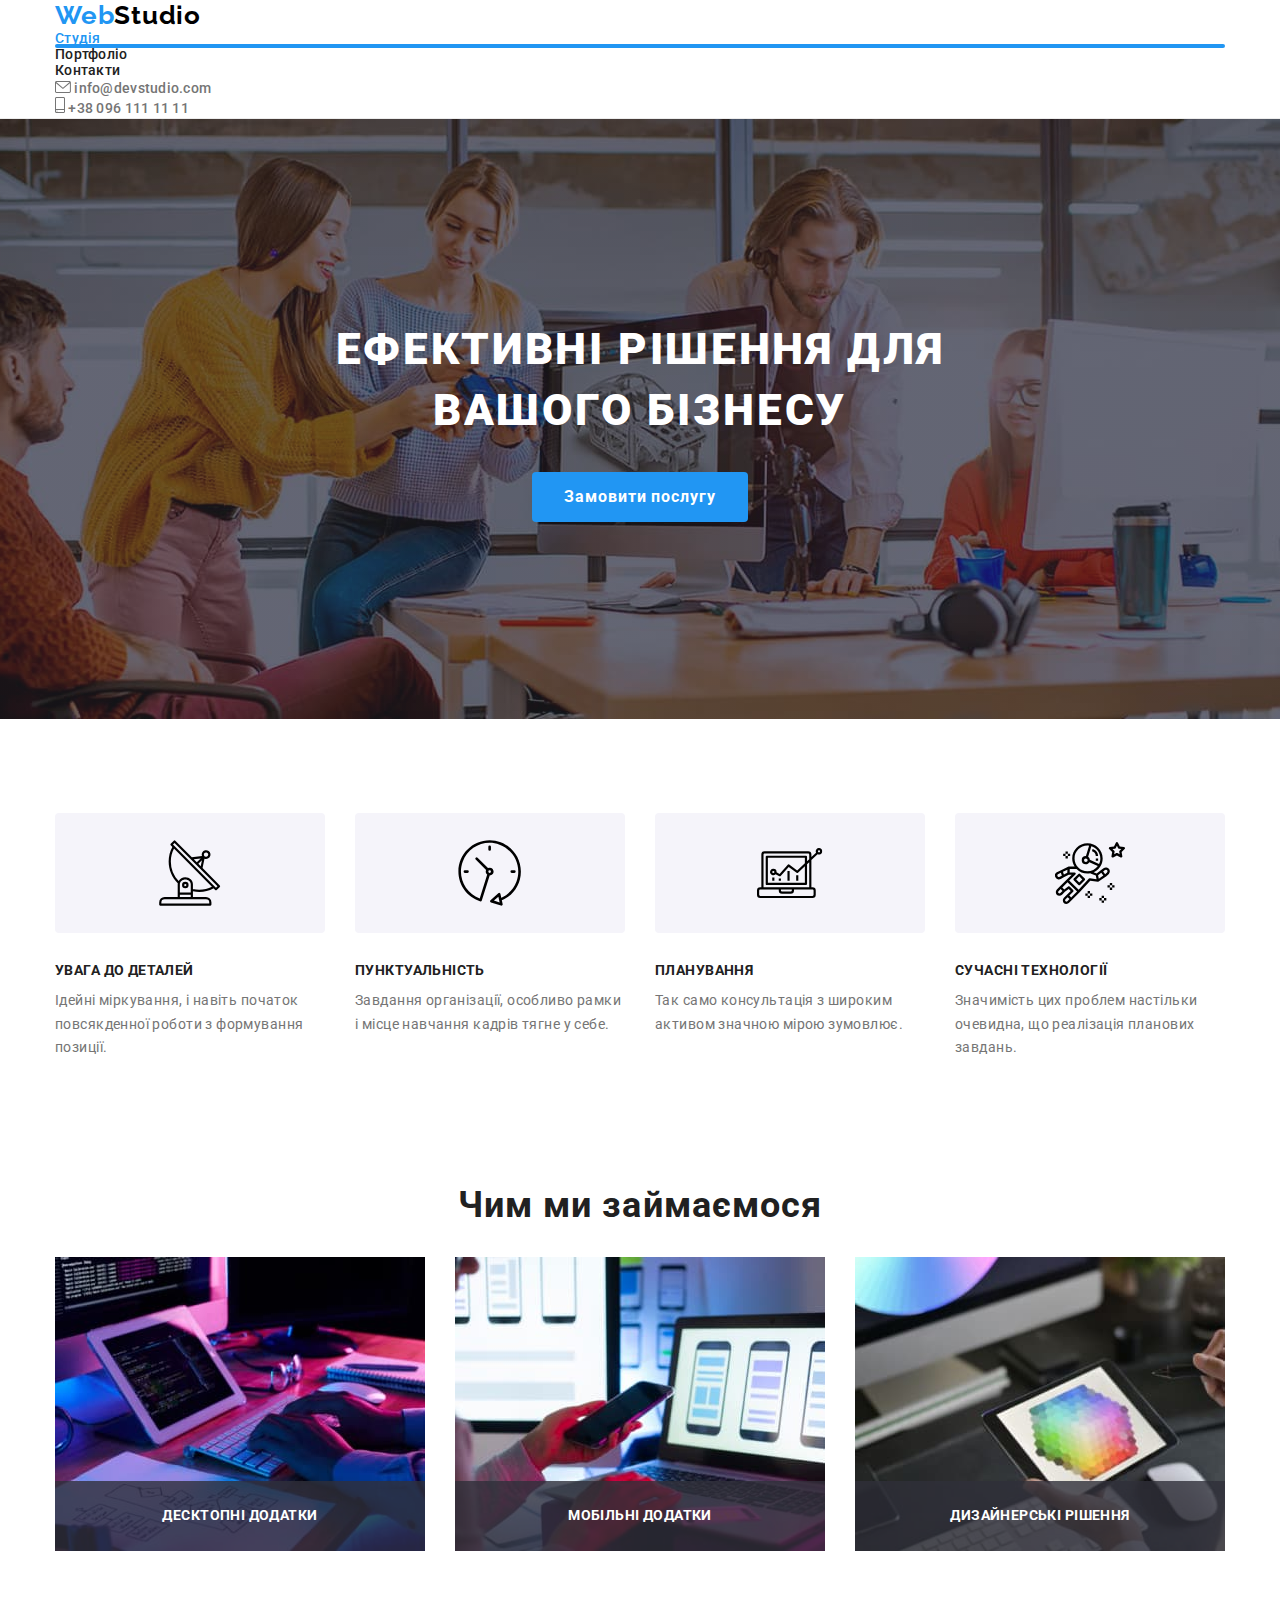
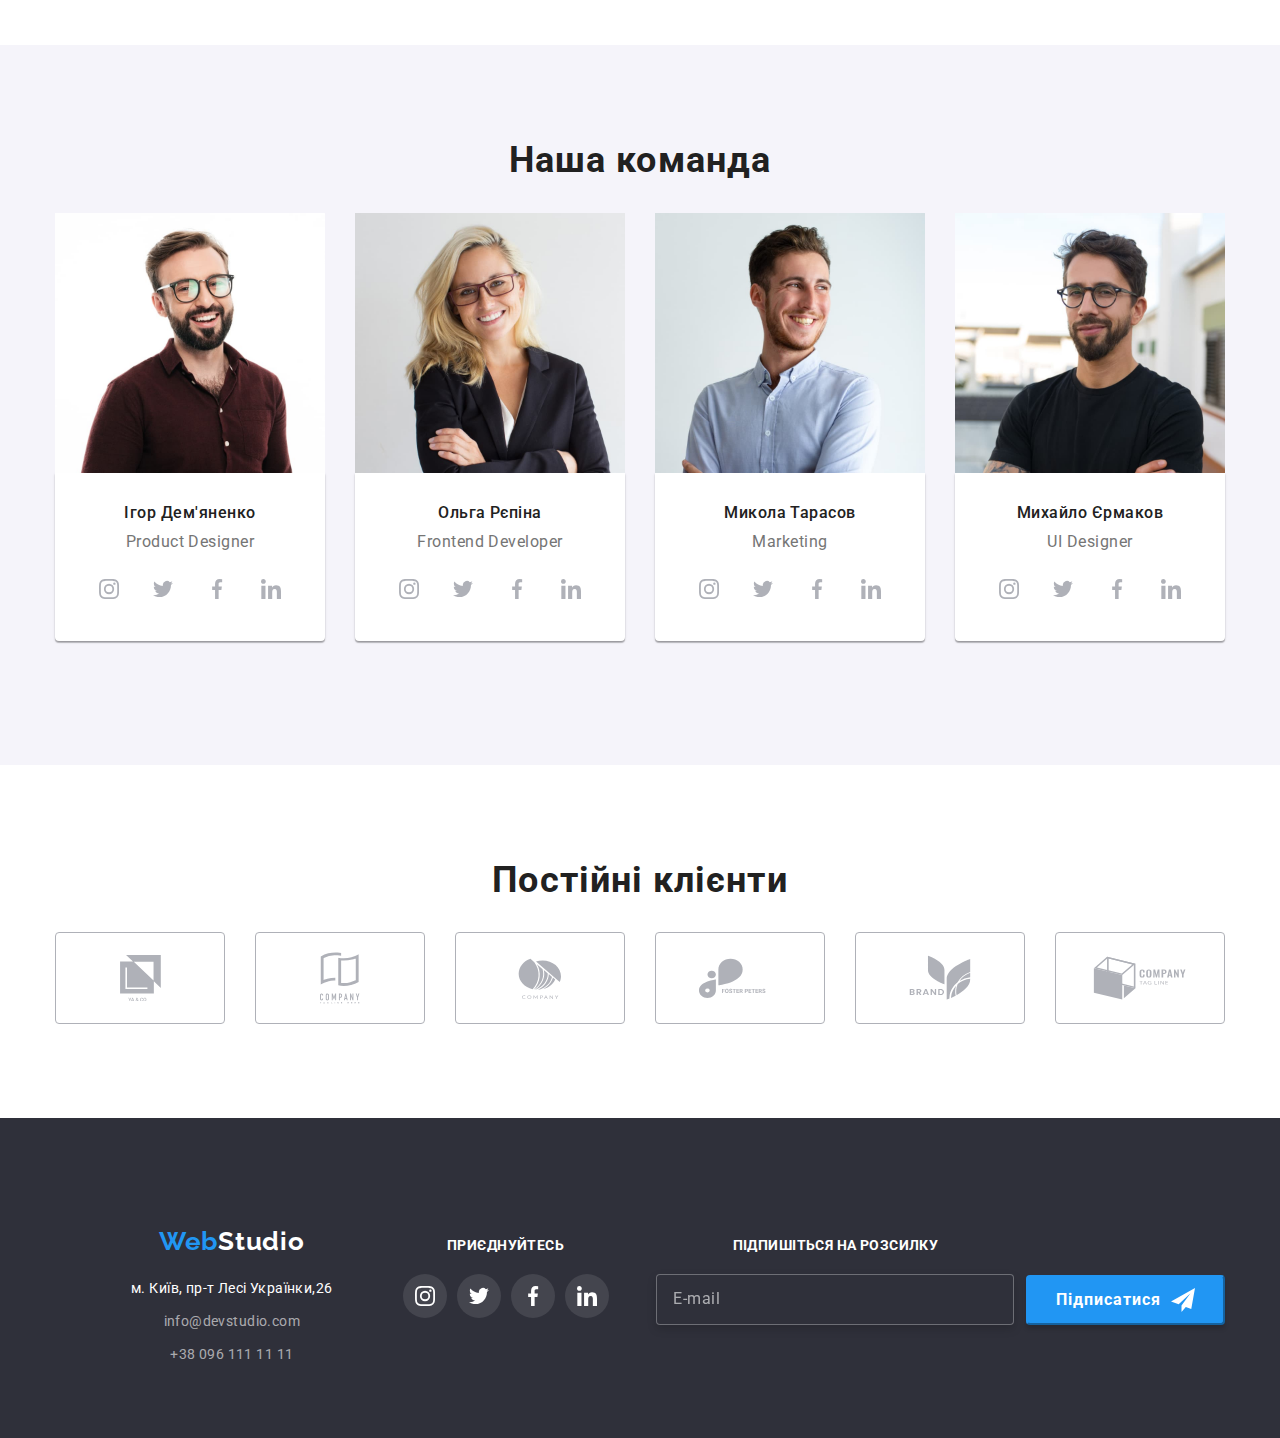
==== index.html @ 5f6cb842 "Добавил адаптивку на index без модалки и хэдера" ====
<!DOCTYPE html>
<html lang="uk">
  <head>
    <meta charset="UTF-8" />
    <meta http-equiv="X-UA-Compatible" content="IE=edge" />
    <meta name="viewport" content="width=device-width, initial-scale=1.0" />
    <link
      href="https://fonts.googleapis.com/css2?family=Raleway:wght@700&family=Roboto:wght@400;500;700;900&display=swap"
      rel="stylesheet"
    />
    <link
      rel="stylesheet"
      href="https://cdnjs.cloudflare.com/ajax/libs/modern-normalize/1.1.0/modern-normalize.min.css"
    />
    <link rel="stylesheet" href="./css/main.min.css" />
    <title>WebStudio</title>
  </head>
  <body>
    <header class="header">
      <div class="container header__main">
        <nav class="header__nav">
          <a href="./index.html" class="header__logo"><span class="web">Web</span>Studio</a>
          <ul class="header__site-nav list">
            <li class="header__items">
              <a href="./index.html" class="header__link header__link--current">Студія</a>
            </li>
            <!--pointers-->
            <li class="header__items">
              <a href="./portfolio.html" class="header__link">Портфоліо</a>
            </li>
            <li class="header__items"><a href="" class="header__link">Контакти</a></li>
          </ul>
        </nav>
        <ul class="header__contacts list">
          <li class="header__item">
            <a href="mailto:info@devstudio.com" class="header__meltel">
              <svg width="16px" height="12px" class="header__icons">
                <use href="./images/icons.svg#envelope"></use>
              </svg>
              info@devstudio.com</a
            >
          </li>
          <!--pointers-->
          <li class="header__item">
            <a href="tel:+380961111111" class="header__meltel">
              <svg width="10px" height="16px" class="header__icons">
                <use href="./images/icons.svg#smartphone"></use>
              </svg>
              +38 096 111 11 11</a
            >
          </li>
        </ul>
      </div>
    </header>

    <main>
      <section class="main__hero overlay">
        <div class="container">
          <h1 class="main__title">
            Ефективні рішення для <br />
            вашого бізнесу
          </h1>
          <button type="button" class="main__button" data-modal-open>Замовити послугу</button>
        </div>
      </section>

      <section class="features section">
        <div class="container">
          <h2 class="visually-hidden title">Особливості</h2>
          <ul class="list flex">
            <li class="features__item">
              <div class="features__boxes">
                <svg width="65.32px" height="70px" class="features__icons">
                  <use href="./images/icons.svg#antenna"></use>
                </svg>
              </div>
              <h3 class="features__item-title">Увага до деталей</h3>
              <p class="features__description">
                Ідейні міркування, і навіть початок повсякденної роботи з формування позиції.
              </p>
            </li>
            <li class="features__item">
              <div class="features__boxes">
                <svg width="65.32px" height="70px" class="features__icons">
                  <use href="./images/icons.svg#clock"></use>
                </svg>
              </div>
              <h3 class="features__item-title">Пунктуальність</h3>
              <p class="features__description">
                Завдання організації, особливо рамки і місце навчання кадрів тягне у себе.
              </p>
            </li>
            <li class="features__item">
              <div class="features__boxes">
                <svg width="65.32px" height="70px" class="features__icons">
                  <use href="./images/icons.svg#diagram"></use>
                </svg>
              </div>
              <h3 class="features__item-title">Планування</h3>
              <p class="features__description">
                Так само консультація з широким активом значною мірою зумовлює.
              </p>
            </li>
            <li class="features__item">
              <div class="features__boxes">
                <svg width="70px" height="70px" class="features__icons">
                  <use href="./images/icons.svg#astronaut"></use>
                </svg>
              </div>
              <h3 class="features__item-title">Сучасні технології</h3>
              <p class="features__description">
                Значимість цих проблем настільки очевидна, що реалізація планових завдань.
              </p>
            </li>
          </ul>
        </div>
      </section>
      <section class="section offer">
        <div class="container">
          <h2 class="offer__title title">Чим ми займаємося</h2>
          <ul class="list flex">
            <li class="offer__picture">
              <img
                src="./images/box1.jpg"
                width="370"
                alt="людина програмує"
                class="offer__image"
              />
              <p class="offer__description">Десктопні додатки</p>
            </li>
            <li class="offer__picture">
              <img
                src="./images/box2.jpg"
                width="370"
                alt="людина вибирає дизайн"
                class="offer__image"
              />
              <p class="offer__description">Мобільні додатки</p>
            </li>
            <li class="offer__picture">
              <img
                src="./images/box3.jpg"
                width="370"
                alt="людина вибирає колір"
                class="offer__image"
              />
              <p class="offer__description">Дизайнерські рішення</p>
            </li>
          </ul>
        </div>
      </section>
      <section class="section team">
        <div class="container">
          <h2 class="team__title title">Наша команда</h2>
          <ul class="list team__people flex">
            <li class="team__workers">
              <img
                src="./images/img1.jpg"
                width="270"
                alt="Ігор Дем'яненко Product Designer"
                class="team__picture"
              />
              <div class="team__description">
                <h3 class="team__name">Ігор Дем'яненко</h3>
                <p class="team__position">Product Designer</p>
                <ul class="list team__social-link flex">
                  <li>
                    <a href="" class="team__link">
                      <svg width="20px" height="20px" class="team__social-networks">
                        <use href="./images/icons.svg#instagram"></use>
                      </svg>
                    </a>
                  </li>
                  <li>
                    <a href="" class="team__link">
                      <svg width="20px" height="20px" class="team__social-networks">
                        <use href="./images/icons.svg#twitter"></use>
                      </svg>
                    </a>
                  </li>
                  <li>
                    <a href="" class="team__link">
                      <svg width="20px" height="20px" class="team__social-networks">
                        <use href="./images/icons.svg#facebook"></use>
                      </svg>
                    </a>
                  </li>
                  <li>
                    <a href="" class="team__link">
                      <svg width="20px" height="20px" class="team__social-networks">
                        <use href="./images/icons.svg#linkedin"></use>
                      </svg>
                    </a>
                  </li>
                </ul>
              </div>
            </li>
            <li class="team__workers">
              <img
                src="./images/img2.jpg"
                width="270"
                alt="Ольга Рєпіна Frontend Developer"
                class="team__picture"
              />
              <div class="team__description">
                <h3 class="team__name">Ольга Рєпіна</h3>
                <p class="team__position">Frontend Developer</p>
                <ul class="list team__social-link flex">
                  <li>
                    <a href="" class="team__link">
                      <svg width="20px" height="20px" class="team__social-networks">
                        <use href="./images/icons.svg#instagram"></use>
                      </svg>
                    </a>
                  </li>
                  <li>
                    <a href="" class="team__link">
                      <svg width="20px" height="20px" class="team__social-networks">
                        <use href="./images/icons.svg#twitter"></use>
                      </svg>
                    </a>
                  </li>
                  <li>
                    <a href="" class="team__link">
                      <svg width="20px" height="20px" class="team__social-networks">
                        <use href="./images/icons.svg#facebook"></use>
                      </svg>
                    </a>
                  </li>
                  <li>
                    <a href="" class="team__link">
                      <svg width="20px" height="20px" class="team__social-networks">
                        <use href="./images/icons.svg#linkedin"></use>
                      </svg>
                    </a>
                  </li>
                </ul>
              </div>
            </li>
            <li class="team__workers">
              <img
                src="./images/img3.jpg"
                width="270"
                alt="Микола Тарасов Marketing"
                class="team__picture"
              />
              <div class="team__description">
                <h3 class="team__name">Микола Тарасов</h3>
                <p class="team__position">Marketing</p>
                <ul class="list team__social-link flex">
                  <li>
                    <a href="" class="team__link">
                      <svg width="20px" height="20px" class="team__social-networks">
                        <use href="./images/icons.svg#instagram"></use>
                      </svg>
                    </a>
                  </li>
                  <li>
                    <a href="" class="team__link">
                      <svg width="20px" height="20px" class="team__social-networks">
                        <use href="./images/icons.svg#twitter"></use>
                      </svg>
                    </a>
                  </li>
                  <li>
                    <a href="" class="team__link">
                      <svg width="20px" height="20px" class="team__social-networks">
                        <use href="./images/icons.svg#facebook"></use>
                      </svg>
                    </a>
                  </li>
                  <li>
                    <a href="" class="team__link">
                      <svg width="20px" height="20px" class="team__social-networks">
                        <use href="./images/icons.svg#linkedin"></use>
                      </svg>
                    </a>
                  </li>
                </ul>
              </div>
            </li>
            <li class="team__workers">
              <img
                src="./images/img4.jpg"
                width="270"
                alt="Михайло Єрмаков UI Designer"
                class="team__picture"
              />
              <div class="team__description">
                <h3 class="team__name">Михайло Єрмаков</h3>
                <p class="team__position">UI Designer</p>
                <ul class="list team__social-link flex">
                  <li>
                    <a href="" class="team__link">
                      <svg width="20px" height="20px" class="team__social-networks">
                        <use href="./images/icons.svg#instagram"></use>
                      </svg>
                    </a>
                  </li>
                  <li>
                    <a href="" class="team__link">
                      <svg width="20px" height="20px" class="team__social-networks">
                        <use href="./images/icons.svg#twitter"></use>
                      </svg>
                    </a>
                  </li>
                  <li>
                    <a href="" class="team__link">
                      <svg width="20px" height="20px" class="team__social-networks">
                        <use href="./images/icons.svg#facebook"></use>
                      </svg>
                    </a>
                  </li>
                  <li>
                    <a href="" class="team__link">
                      <svg width="20px" height="20px" class="team__social-networks">
                        <use href="./images/icons.svg#linkedin"></use>
                      </svg>
                    </a>
                  </li>
                </ul>
              </div>
            </li>
          </ul>
        </div>
      </section>
      <section class="section companies">
        <div class="container">
          <h2 class="companies__title title">Постійні клієнти</h2>
          <ul class="list companies__list flex">
            <li class="companies__li">
              <a href="" class="companies__link">
                <svg width="41px" height="46.7px" class="companies__icon">
                  <use href="./images/icons.svg#company1"></use>
                </svg>
              </a>
            </li>
            <li class="companies__li">
              <a href="" class="companies__link">
                <svg width="40px" height="52px" class="companies__icon">
                  <use href="./images/icons.svg#company2"></use>
                </svg>
              </a>
            </li>
            <li class="companies__li">
              <a href="" class="companies__link">
                <svg width="43.46px" height="41.18px" class="companies__icon">
                  <use href="./images/icons.svg#company3"></use>
                </svg>
              </a>
            </li>
            <li class="companies__li">
              <a href="" class="companies__link">
                <svg width="84.44px" height="40.62px" class="companies__icon">
                  <use href="./images/icons.svg#company4"></use>
                </svg>
              </a>
            </li>
            <li class="companies__li">
              <a href="" class="companies__link">
                <svg width="62.54px" height="45.43px" class="companies__icon">
                  <use href="./images/icons.svg#company5"></use>
                </svg>
              </a>
            </li>
            <li class="companies__li">
              <a href="" class="companies__link">
                <svg width="93.71px" height="43.93px" class="companies__icon">
                  <use href="./images/icons.svg#company6"></use>
                </svg>
              </a>
            </li>
          </ul>
        </div>
      </section>
    </main>
    <footer class="footer">
      <div class="container footer__flex">
        <div class="footer__firstdiv">
          <a href="./index.html" class="footer__logo"><span class="web">Web</span>Studio</a>
          <address class="footer__address">
            <ul class="footer__address-list list">
              <li class="footer__map">
                <a
                  href="https://goo.gl/maps/CPtrU1FHBa2aNyZL9"
                  target="_blank"
                  rel="noopener noreferrer"
                  class="footer__map-link"
                  >м. Київ, пр-т Лесі Українки,26</a
                >
              </li>
              <li class="footer__map">
                <a href="mailto:info@devstudio.com" class="footer__meltel">info@devstudio.com</a>
              </li>
              <li class="footer__map">
                <a href="tel:+380961111111" class="footer__meltel">+38 096 111 11 11</a>
              </li>
            </ul>
          </address>
        </div>
        <div class="footer__join">
          <h3 class="footer__join-header">приєднуйтесь</h3>
          <ul class="list footer__sociallinks">
            <li>
              <a href="" class="footer__socialicon">
                <svg width="20px" height="20px" class="footer__socialnetworks">
                  <use href="./images/icons.svg#instagram"></use>
                </svg>
              </a>
            </li>
            <li>
              <a href="" class="footer__socialicon">
                <svg width="20px" height="20px" class="footer__socialnetworks">
                  <use href="./images/icons.svg#twitter"></use>
                </svg>
              </a>
            </li>
            <li>
              <a href="" class="footer__socialicon">
                <svg width="20px" height="20px" class="footer__socialnetworks">
                  <use href="./images/icons.svg#facebook"></use>
                </svg>
              </a>
            </li>
            <li>
              <a href="" class="footer__socialicon">
                <svg width="20px" height="20px" class="footer__socialnetworks">
                  <use href="./images/icons.svg#linkedin"></use>
                </svg>
              </a>
            </li>
          </ul>
        </div>
        <div class="footer__mailing-list">
          <form class="footer__form">
            <div class="footer__input-general">
              <h3 class="footer__form-title">Підпишіться на розсилку</h3>
              <input
                type="email"
                name="mail"
                id="mail"
                placeholder="E-mail"
                class="footer__input input"
              />
            </div>
            <button type="submit" class="footer__submit-but">
              Підписатися
              <svg width="24px" height="24px" class="footer__submit-icon">
                <use href="./images/icons.svg#send"></use>
              </svg>
            </button>
          </form>
        </div>
      </div>
    </footer>

    <div class="backdrop is-hidden" data-modal>
      <div class="modal">
        <button class="modal__button" data-modal-close>
          <svg width="11px" height="11px" class="modal__cross">
            <use href="./images/modal.svg#cross"></use>
          </svg>
        </button>
        <form class="modal__form">
          <p class="modal__title">Залиште свої дані, ми вам передзвонимо</p>
          <div class="modal__parent-form-field">
            <div class="modal__form-field">
              <label for="name" class="modal__label">Ім'я</label>
              <div class="modal__input-modal">
                <input type="text" name="name" id="name" class="modal__input input" />
                <svg width="18px" height="18px" class="modal__icons">
                  <use href="./images/icons.svg#person"></use>
                </svg>
              </div>
            </div>
            <div class="modal__form-field">
              <label for="tel" class="modal__label">Телефон</label>
              <div class="modal__input-modal">
                <input type="tel" name="tel" id="tel" class="modal__input input" />
                <svg width="18px" height="18px" class="modal__icons">
                  <use href="./images/icons.svg#phone"></use>
                </svg>
              </div>
            </div>
            <div class="modal__form-field">
              <label for="mail" class="modal__label">Пошта</label>
              <div class="modal__input-modal">
                <input type="email" name="mail" id="mail" class="modal__input input" />
                <svg width="18px" height="18px" class="modal__icons">
                  <use href="./images/icons.svg#email"></use>
                </svg>
              </div>
            </div>
            <div class="modal__form-field">
              <label for="comment" class="modal__label">Коментар</label>
              <textarea
                name="comment"
                id="comment"
                rows="7"
                placeholder="Введіть текст"
                class="modal__text-area textarea"
              ></textarea>
            </div>
          </div>
          <label class="modal__checkbox">
            <input type="checkbox" name="policy" class="modal__checkbox-input" />
            <svg width="16px" height="15px" class="modal__checkbox-icon">
              <use href="./images/icons.svg#check"></use>
            </svg>
            <span class="modal__checkbox-label"
              >Погоджуюся з розсилкою та приймаю
              <a href="" class="modal__link">Умови договору</a></span
            >
          </label>
          <button type="submit" class="modal__submit-button">Відправити</button>
        </form>
      </div>
    </div>
    <script src="./js/modal.js"></script>
  </body>
</html>
---- css/main.min.css ----
:root{--primary-text-color: #757575;--accent-color: #2196f3;--white: #ffffff;--black: #000000;--background: #2f303a;--title: #212121;--button: #f5f4fa;--footer-meltel: rgba(255, 255, 255, 0.6);--button-inactive: #188ce8;--icons: #afb1b8;--icons-foot: rgba(255, 255, 255, 0.1);--transition-duration: 250ms;--transition-timing-function: cubic-bezier(0.4, 0, 0.2, 1)}.visually-hidden{position:absolute;white-space:nowrap;width:1px;height:1px;overflow:hidden;border:0;padding:0;clip:rect(0 0 0 0);-webkit-clip-path:inset(50%);clip-path:inset(50%);margin:-1px}.list{padding:0;margin:0;list-style:none}p,h1,h2,h3,ul{padding:0;margin:0}body{color:var(--primary-text-color);background-color:var(--white);font-family:Roboto,sans-serif}.web{color:var(--accent-color)}input,textarea{outline:none}.section{padding-top:60px;padding-bottom:60px}@media screen and (min-width: 1200px){.section{padding-top:94px;padding-bottom:94px}}.flex{display:-webkit-box;display:-ms-flexbox;display:flex;-ms-flex-wrap:wrap;flex-wrap:wrap}@media screen and (min-width: 1200px){.flex{display:-webkit-box;display:-ms-flexbox;display:flex}}.title{margin-bottom:30px;color:var(--title);font-weight:700;font-size:28px;line-height:1.18;text-align:center;letter-spacing:.03em}@media screen and (min-width: 1200px){.title{margin-bottom:30px;font-size:36px;line-height:1.2}}.container{margin-left:auto;margin-right:auto;padding-left:15px;padding-right:15px}@media screen and (min-width: 480px){.container{width:480px}}@media screen and (min-width: 768px){.container{width:768px}}@media screen and (min-width: 1200px){.container{width:1200px}}.overlay{max-width:1600px;margin-left:auto;margin-right:auto;height:400px;background-image:-webkit-gradient(linear, left top, right top, from(rgba(47, 48, 58, 0.4)), to(rgba(47, 48, 58, 0.4))),url(../images/heromobile.jpg);background-image:linear-gradient(to right, rgba(47, 48, 58, 0.4), rgba(47, 48, 58, 0.4)),url(../images/heromobile.jpg);background-repeat:no-repeat;background-position:center;background-size:cover}@media screen and (min-width: 768px){.overlay{height:400px;background-image:-webkit-gradient(linear, left top, right top, from(rgba(47, 48, 58, 0.4)), to(rgba(47, 48, 58, 0.4))),url(../images/herotablet.jpg);background-image:linear-gradient(to right, rgba(47, 48, 58, 0.4), rgba(47, 48, 58, 0.4)),url(../images/herotablet.jpg)}}@media screen and (min-width: 1200px){.overlay{height:600px;background-image:-webkit-gradient(linear, left top, right top, from(rgba(47, 48, 58, 0.4)), to(rgba(47, 48, 58, 0.4))),url(../images/herodesktop.jpg);background-image:linear-gradient(to right, rgba(47, 48, 58, 0.4), rgba(47, 48, 58, 0.4)),url(../images/herodesktop.jpg)}}.header{border-bottom:1px solid #ececec}.header__logo{color:var(--black);font-family:"Raleway",sans-serif;font-style:normal;font-weight:700;font-size:26px;line-height:1.2;letter-spacing:.03em;text-decoration:none}.header__link{position:relative;display:block;color:var(--title);font-weight:500;font-size:14px;line-height:1.14;letter-spacing:.02em;text-decoration:none;-webkit-transition:color var(--transition-duration) var(--transition-timing-function);transition:color var(--transition-duration) var(--transition-timing-function)}.header__link:hover,.header__link:focus{color:var(--accent-color)}.header__link--current{color:var(--accent-color)}.header__link::after{display:block;position:absolute;bottom:-1px;left:0;content:"";width:100%;height:4px;background:var(--accent-color);border-radius:2px;opacity:0;-webkit-transition:opacity var(--transition-duration) var(--transition-timing-function);transition:opacity var(--transition-duration) var(--transition-timing-function)}.header__link--current.header__link::after{opacity:1}.header__contacts{margin-left:auto}.header__meltel{color:var(--primary-text-color);font-weight:500;font-size:14px;line-height:1.14;letter-spacing:.02em;text-decoration:none;-webkit-transition:color var(--transition-duration) var(--transition-timing-function);transition:color var(--transition-duration) var(--transition-timing-function)}.header__meltel:hover,.header__meltel:focus{color:var(--accent-color)}.header__icons{fill:currentColor}.main__hero{background-color:var(--background);text-align:center;padding-top:118px;padding-bottom:118px}@media screen and (min-width: 1200px){.main__hero{padding-top:200px;padding-bottom:200px}}.main__title{color:var(--white);font-weight:900;text-align:center;letter-spacing:.06em;text-transform:uppercase;margin-bottom:30px;font-size:26px;line-height:1.6}@media screen and (min-width: 1200px){.main__title{font-size:44px;line-height:1.4}}.main__button{display:inline-block;border-radius:4px;border:var(--accent-color);padding:10px 24px;min-width:200px;color:var(--white);background-color:var(--accent-color);cursor:pointer;font-family:inherit;font-weight:700;font-size:16px;line-height:1.9;margin:0 auto;text-align:center;letter-spacing:.06em;-webkit-transition:background-color var(--transition-duration) var(--transition-timing-function);transition:background-color var(--transition-duration) var(--transition-timing-function)}.main__button:hover,.main__button:focus{background-color:var(--button-inactive)}@media screen and (min-width: 1200px){.main__button{padding:10px 32px;min-width:216px}}@media screen and (min-width: 768px){.features__item{width:354px}}@media screen and (min-width: 1200px){.features__item{width:270px}}.features__item:not(:last-child){margin-bottom:30px}@media screen and (min-width: 1200px){.features__item:not(:last-child){margin-right:30px}}@media screen and (min-width: 768px){.features__item:nth-child(3),.features__item:nth-child(4){margin-bottom:0}}@media screen and (min-width: 768px){.features__item:nth-child(2n+1){margin-right:30px}}.features__boxes{background-color:var(--button);border-radius:4px;margin-bottom:30px;height:120px;display:-webkit-box;display:-ms-flexbox;display:flex;-webkit-box-pack:center;-ms-flex-pack:center;justify-content:center;-webkit-box-align:center;-ms-flex-align:center;align-items:center}.features__item-title{margin-bottom:10px;color:var(--title);font-weight:700;font-size:14px;line-height:1.14;letter-spacing:.03em;text-transform:uppercase;text-align:center}@media screen and (min-width: 1200px){.features__item-title{text-align:left}}.features__description{font-weight:400;font-size:14px;line-height:1.7;letter-spacing:.03em}@media screen and (min-width: 1200px){.features__description{margin-bottom:0}}.offer{padding-top:0}@media screen and (max-width: 1199px){.offer{display:none}}.offer__picture{position:relative}.offer__picture:not(:last-child){margin-right:30px}.offer__image{display:block}.offer__description{position:absolute;bottom:0;left:0;width:100%;height:70px;display:-webkit-box;display:-ms-flexbox;display:flex;-webkit-box-pack:center;-ms-flex-pack:center;justify-content:center;-webkit-box-align:center;-ms-flex-align:center;align-items:center;font-weight:700;font-size:14px;line-height:1.14;letter-spacing:.03em;text-transform:uppercase;color:#fff;background:rgba(47,48,58,.8)}.team{background-color:var(--button)}.team__name{margin-bottom:10px;color:var(--title);font-weight:500;font-size:16px;line-height:1.2;text-align:center;letter-spacing:.03em}.team__picture{display:block;width:450px}@media screen and (min-width: 768px){.team__picture{width:354px}}@media screen and (min-width: 1200px){.team__picture{width:270px}}.team__position{margin-bottom:16px;font-weight:400;font-size:16px;line-height:1.2;text-align:center;letter-spacing:.03em}@media screen and (min-width: 768px){.team__workers:nth-child(2n+1){margin-right:30px}}@media screen and (max-width: 767px){.team__workers:not(:last-child){margin-bottom:30px}}@media screen and (min-width: 1200px){.team__workers:not(:last-child){margin-right:30px}}@media screen and (min-width: 768px){.team__workers:nth-child(1),.team__workers:nth-child(2){margin-bottom:30px}}.team__social-link{display:-webkit-box;display:-ms-flexbox;display:flex;margin:0;gap:10px;-webkit-box-pack:center;-ms-flex-pack:center;justify-content:center}.team__link{display:-webkit-box;display:-ms-flexbox;display:flex;width:44px;height:44px;border-radius:50%;-webkit-box-pack:center;-ms-flex-pack:center;justify-content:center;-webkit-box-align:center;-ms-flex-align:center;align-items:center;-webkit-transition:background-color var(--transition-duration) var(--transition-timing-function);transition:background-color var(--transition-duration) var(--transition-timing-function)}.team__link:hover{background-color:var(--accent-color)}.team__link:focus{background-color:var(--accent-color)}.team__social-networks{fill:var(--icons);-webkit-transition:fill var(--transition-duration) var(--transition-timing-function);transition:fill var(--transition-duration) var(--transition-timing-function)}.team__link:focus .team__social-networks{fill:var(--white)}.team__link:hover .team__social-networks{fill:var(--white)}.team__description{padding-top:30px;padding-bottom:30px;width:450px;background:#fff;-webkit-box-shadow:0px 1px 3px rgba(0,0,0,.12),0px 1px 1px rgba(0,0,0,.14),0px 2px 1px rgba(0,0,0,.2);box-shadow:0px 1px 3px rgba(0,0,0,.12),0px 1px 1px rgba(0,0,0,.14),0px 2px 1px rgba(0,0,0,.2);border-radius:0px 0px 4px 4px;text-align:center}@media screen and (min-width: 768px){.team__description{width:354px}}@media screen and (min-width: 1200px){.team__description{width:270px}}@media screen and (min-width: 1200px){.companies__list{-webkit-box-pack:justify;-ms-flex-pack:justify;justify-content:space-between}}@media screen and (max-width: 767px){.companies__li:nth-child(2n+1){margin-right:30px}}@media screen and (max-width: 767px){.companies__li:nth-child(-n+4){margin-bottom:30px}}@media screen and (min-width: 767px)and (max-width: 1199px){.companies__li:nth-child(-n+3){margin-bottom:30px}}@media screen and (min-width: 767px)and (max-width: 1199px){.companies__li:nth-child(-n+2),.companies__li:nth-child(5),.companies__li:nth-child(4){margin-right:30px}}.companies__link{display:-webkit-box;display:-ms-flexbox;display:flex;width:210px;height:92px;-webkit-box-align:center;-ms-flex-align:center;align-items:center;-webkit-box-pack:center;-ms-flex-pack:center;justify-content:center;color:var(--icons);border:1px solid #afb1b8;border-radius:4px;-webkit-transition:color var(--transition-duration) var(--transition-timing-function),border-color var(--transition-duration) var(--transition-timing-function);transition:color var(--transition-duration) var(--transition-timing-function),border-color var(--transition-duration) var(--transition-timing-function)}.companies__link:hover,.companies__link:focus{color:var(--accent-color);border-color:var(--accent-color)}@media screen and (min-width: 768px){.companies__link{width:226px}}@media screen and (min-width: 1200px){.companies__link{width:170px}}.companies__icon{fill:currentColor}.footer{text-align:center;padding-top:60px;padding-bottom:60px;background:var(--background)}.footer__logo{display:inline-block;margin-bottom:28px;color:var(--white);font-family:"Raleway",sans-serif;font-style:normal;font-weight:700;font-size:24px;line-height:1.17;letter-spacing:.03em;text-decoration:none}@media screen and (min-width: 1200px){.footer__logo{font-size:26px;line-height:1.2;margin-bottom:20px}}@media screen and (min-width: 768px){.footer__firstdiv{margin-left:76px}}.footer__address{font-family:Roboto,sans-serif;font-style:normal;font-weight:400;font-size:14px;line-height:1.7;letter-spacing:.03em}.footer__map-link{color:var(--white);text-decoration:none;-webkit-transition:color var(--transition-duration) var(--transition-timing-function);transition:color var(--transition-duration) var(--transition-timing-function)}.footer__map-link:hover,.footer__map-link:focus{color:var(--accent-color)}.footer__meltel{color:var(--footer-meltel);text-decoration:none;-webkit-transition:color var(--transition-duration) var(--transition-timing-function);transition:color var(--transition-duration) var(--transition-timing-function)}.footer__meltel:hover,.footer__meltel:focus{color:var(--accent-color)}.footer__map:not(:last-child){margin-bottom:12px}@media screen and (min-width: 1200px){.footer__map:not(:last-child){margin-bottom:9px}}@media screen and (min-width: 768px){.footer__flex{display:-webkit-box;display:-ms-flexbox;display:flex;-ms-flex-wrap:wrap;flex-wrap:wrap;-webkit-box-align:baseline;-ms-flex-align:baseline;align-items:baseline}}@media screen and (min-width: 1200px){.footer__flex{display:-webkit-box;display:-ms-flexbox;display:flex;-webkit-box-align:baseline;-ms-flex-align:baseline;align-items:baseline}}.footer__sociallinks{display:-webkit-box;display:-ms-flexbox;display:flex}.footer__join{margin-top:60px;margin-bottom:60px}@media screen and (min-width: 768px){.footer__join{margin-left:165px}}@media screen and (min-width: 1200px){.footer__join{margin-left:70px}}.footer__join-header{font-family:"Roboto";font-style:normal;font-weight:700;font-size:14px;line-height:1.14;letter-spacing:.03em;text-transform:uppercase;color:var(--white);margin-bottom:20px}.footer__sociallinks{display:-webkit-box;display:-ms-flexbox;display:flex;margin:0;gap:10px;-webkit-box-pack:center;-ms-flex-pack:center;justify-content:center}.footer__socialicon{display:-webkit-box;display:-ms-flexbox;display:flex;width:44px;height:44px;border-radius:50%;background-color:var(--icons-foot);-webkit-box-pack:center;-ms-flex-pack:center;justify-content:center;-webkit-box-align:center;-ms-flex-align:center;align-items:center;-webkit-transition:background-color var(--transition-duration) var(--transition-timing-function);transition:background-color var(--transition-duration) var(--transition-timing-function)}.footer__socialicon:hover,.footer__socialicon:focus{background-color:var(--accent-color)}.footer__socialnetworks{fill:var(--white);-webkit-transition:fill 250ms cubic-bezier(0.4, 0, 0.2, 1);transition:fill 250ms cubic-bezier(0.4, 0, 0.2, 1)}.footer__socialicon:focus .footer__socialnetworks{fill:var(--white)}.footer__socialicon:hover .footer__socialnetworks{fill:var(--white)}@media screen and (min-width: 768px)and (max-width: 1199px){.footer__mailing-list{margin:auto;margin-top:60px}}@media screen and (min-width: 1200px){.footer__mailing-list{margin-left:auto}}@media screen and (min-width: 1200px){.footer__form{display:-webkit-box;display:-ms-flexbox;display:flex}}.footer__form-title{font-weight:700;font-size:14px;line-height:1.14;letter-spacing:.03em;text-transform:uppercase;color:var(--white);margin-bottom:20px}.footer__input{width:100%;border:1px solid rgba(255,255,255,.3);-webkit-filter:drop-shadow(0px 4px 4px rgba(0, 0, 0, 0.15));filter:drop-shadow(0px 4px 4px rgba(0, 0, 0, 0.15));border-radius:4px;padding:15.2px 16px;background:var(--background);margin-bottom:20px}.footer__input::-webkit-input-placeholder{font-weight:400;font-size:16px;line-height:1.25;letter-spacing:.03em;color:rgba(255,255,255,.6)}.footer__input::-moz-placeholder{font-weight:400;font-size:16px;line-height:1.25;letter-spacing:.03em;color:rgba(255,255,255,.6)}.footer__input:-ms-input-placeholder{font-weight:400;font-size:16px;line-height:1.25;letter-spacing:.03em;color:rgba(255,255,255,.6)}.footer__input::-ms-input-placeholder{font-weight:400;font-size:16px;line-height:1.25;letter-spacing:.03em;color:rgba(255,255,255,.6)}.footer__input::placeholder{font-weight:400;font-size:16px;line-height:1.25;letter-spacing:.03em;color:rgba(255,255,255,.6)}.footer__input:focus{color:var(--white)}@media screen and (min-width: 768px){.footer__input{width:450px}}@media screen and (min-width: 1200px){.footer__input{width:358px;margin-bottom:0}}.footer__submit-but{background-color:var(--accent-color);-webkit-box-shadow:0px 4px 4px rgba(0,0,0,.15);box-shadow:0px 4px 4px rgba(0,0,0,.15);border-radius:4px;border-color:var(--accent-color);font-weight:700;font-size:16px;line-height:1.9;text-align:center;letter-spacing:.06em;color:#fff;padding:10px 28px;display:-webkit-box;display:-ms-flexbox;display:flex;-webkit-box-align:center;-ms-flex-align:center;align-items:center;margin:auto;height:50px;cursor:pointer;-webkit-transition:background-color var(--transition-duration) var(--transition-timing-function);transition:background-color var(--transition-duration) var(--transition-timing-function)}.footer__submit-but:hover,.footer__submit-but:focus{background-color:#188ce8}@media screen and (min-width: 1200px){.footer__submit-but{margin:0;-ms-flex-item-align:end;align-self:flex-end;margin-left:12px}}.footer__submit-icon{fill:var(--white);margin-left:10px}.backdrop{position:fixed;top:0;left:0;width:100%;height:100%;background-color:rgba(0,0,0,.2);opacity:1;-webkit-transition:opacity var(--transition-duration) var(--transition-timing-function),visibility var(--transition-duration) var(--transition-timing-function);transition:opacity var(--transition-duration) var(--transition-timing-function),visibility var(--transition-duration) var(--transition-timing-function)}.backdrop.is-hidden{visibility:hidden;opacity:0;pointer-events:none}.modal{position:absolute;top:50%;left:50%;-webkit-transform:translate(-50%, -50%);transform:translate(-50%, -50%);min-width:528px;background:#fff;-webkit-box-shadow:0px 1px 3px rgba(0,0,0,.12),0px 1px 1px rgba(0,0,0,.14),0px 2px 1px rgba(0,0,0,.2);box-shadow:0px 1px 3px rgba(0,0,0,.12),0px 1px 1px rgba(0,0,0,.14),0px 2px 1px rgba(0,0,0,.2);border-radius:4px;padding:40px}.modal__button{position:absolute;color:#000;top:8px;right:8px;padding:0;border:1px solid rgba(0,0,0,.1);background-color:#fff;width:30px;height:30px;border-radius:50%;cursor:pointer;-webkit-transition:fill var(--transition-duration) var(--transition-timing-function);transition:fill var(--transition-duration) var(--transition-timing-function)}.modal__button:hover,.modal__button:focus{fill:var(--accent-color)}.modal__title{font-weight:700;font-size:20px;line-height:1.15;text-align:center;letter-spacing:.03em;color:var(--title);margin-bottom:12px}.modal__form{display:-webkit-box;display:-ms-flexbox;display:flex;-webkit-box-align:center;-ms-flex-align:center;align-items:center;-webkit-box-orient:vertical;-webkit-box-direction:normal;-ms-flex-direction:column;flex-direction:column}.modal__parent-form-field{width:100%}.modal__form-field{display:-webkit-box;display:-ms-flexbox;display:flex;-webkit-box-orient:vertical;-webkit-box-direction:normal;-ms-flex-direction:column;flex-direction:column;width:100%}.modal__form-field:not(:last-child){margin-bottom:10px}.modal__form-field:last-child{margin-bottom:20px}.modal__input{margin:0;padding:11px 12px 11px 42px;border:1px solid rgba(33,33,33,.2);border-radius:4px;width:100%;-webkit-transition:border-color var(--transition-duration) var(--transition-timing-function);transition:border-color var(--transition-duration) var(--transition-timing-function)}.modal__input:focus,.modal__input:hover{border:1px solid var(--accent-color)}.modal__input-modal{position:relative}.modal__text-area{margin:0;padding:12px 16px;border:1px solid rgba(33,33,33,.2);border-radius:4px;-webkit-transition:border-color var(--transition-duration) var(--transition-timing-function);transition:border-color var(--transition-duration) var(--transition-timing-function)}.modal__text-area::-webkit-input-placeholder{font-weight:400;font-size:12px;line-height:1.17;letter-spacing:.01em;color:rgba(117,117,117,.5)}.modal__text-area::-moz-placeholder{font-weight:400;font-size:12px;line-height:1.17;letter-spacing:.01em;color:rgba(117,117,117,.5)}.modal__text-area:-ms-input-placeholder{font-weight:400;font-size:12px;line-height:1.17;letter-spacing:.01em;color:rgba(117,117,117,.5)}.modal__text-area::-ms-input-placeholder{font-weight:400;font-size:12px;line-height:1.17;letter-spacing:.01em;color:rgba(117,117,117,.5)}.modal__text-area::placeholder{font-weight:400;font-size:12px;line-height:1.17;letter-spacing:.01em;color:rgba(117,117,117,.5)}.modal__text-area:focus,.modal__text-area:hover{border:1px solid var(--accent-color)}.modal__label{font-weight:400;font-size:12px;line-height:14px;letter-spacing:.01em;color:var(--primary-text-color);margin-bottom:4px}.modal__icons{position:absolute;fill:#000;left:12px;top:50%;-webkit-transform:translateY(-50%);transform:translateY(-50%);-webkit-transition:fill var(--transition-duration) var(--transition-timing-function);transition:fill var(--transition-duration) var(--transition-timing-function)}.modal__input-modal:focus-within>.modal__icons,.modal__input-modal:hover>.modal__icons{fill:var(--accent-color)}.modal__checkbox-input{-webkit-appearance:none;-moz-appearance:none;appearance:none;position:absolute}.modal__checkbox{margin:0 auto 30px auto;display:-webkit-box;display:-ms-flexbox;display:flex;-webkit-box-pack:center;-ms-flex-pack:center;justify-content:center;-webkit-box-align:center;-ms-flex-align:center;align-items:center}.modal__checkbox-icon{border:2px solid #212121;border-radius:2px;margin-right:9px;fill:none;-webkit-transition:border-color var(--transition-duration) var(--transition-timing-function),fill var(--transition-duration) var(--transition-timing-function),background-color var(--transition-duration) var(--transition-timing-function);transition:border-color var(--transition-duration) var(--transition-timing-function),fill var(--transition-duration) var(--transition-timing-function),background-color var(--transition-duration) var(--transition-timing-function)}.modal__checkbox-input:checked+.modal__checkbox-icon{border-color:var(--accent-color);background-color:var(--accent-color);fill:var(--white)}.modal__checkbox-label{font-weight:400;font-size:14px;line-height:1.7;letter-spacing:.03em;color:var(--primary-text-color)}.modal__link{-webkit-text-decoration-line:underline;text-decoration-line:underline;color:var(--accent-color)}.modal__text-area{resize:none}.modal__submit-button{padding:10px 52px;font-weight:700;font-size:16px;line-height:30px;display:-webkit-box;display:-ms-flexbox;display:flex;-webkit-box-align:center;-ms-flex-align:center;align-items:center;text-align:center;letter-spacing:.06em;color:var(--white);background-color:var(--accent-color);-webkit-box-shadow:0px 4px 4px rgba(0,0,0,.15);box-shadow:0px 4px 4px rgba(0,0,0,.15);border-radius:4px;border:var(--accent-color);-webkit-transition:background-color var(--transition-duration) var(--transition-timing-function);transition:background-color var(--transition-duration) var(--transition-timing-function);cursor:pointer}.modal__submit-button:hover,.modal__submit-button:focus{background-color:#188ce8}/*# sourceMappingURL=main.min.css.map */
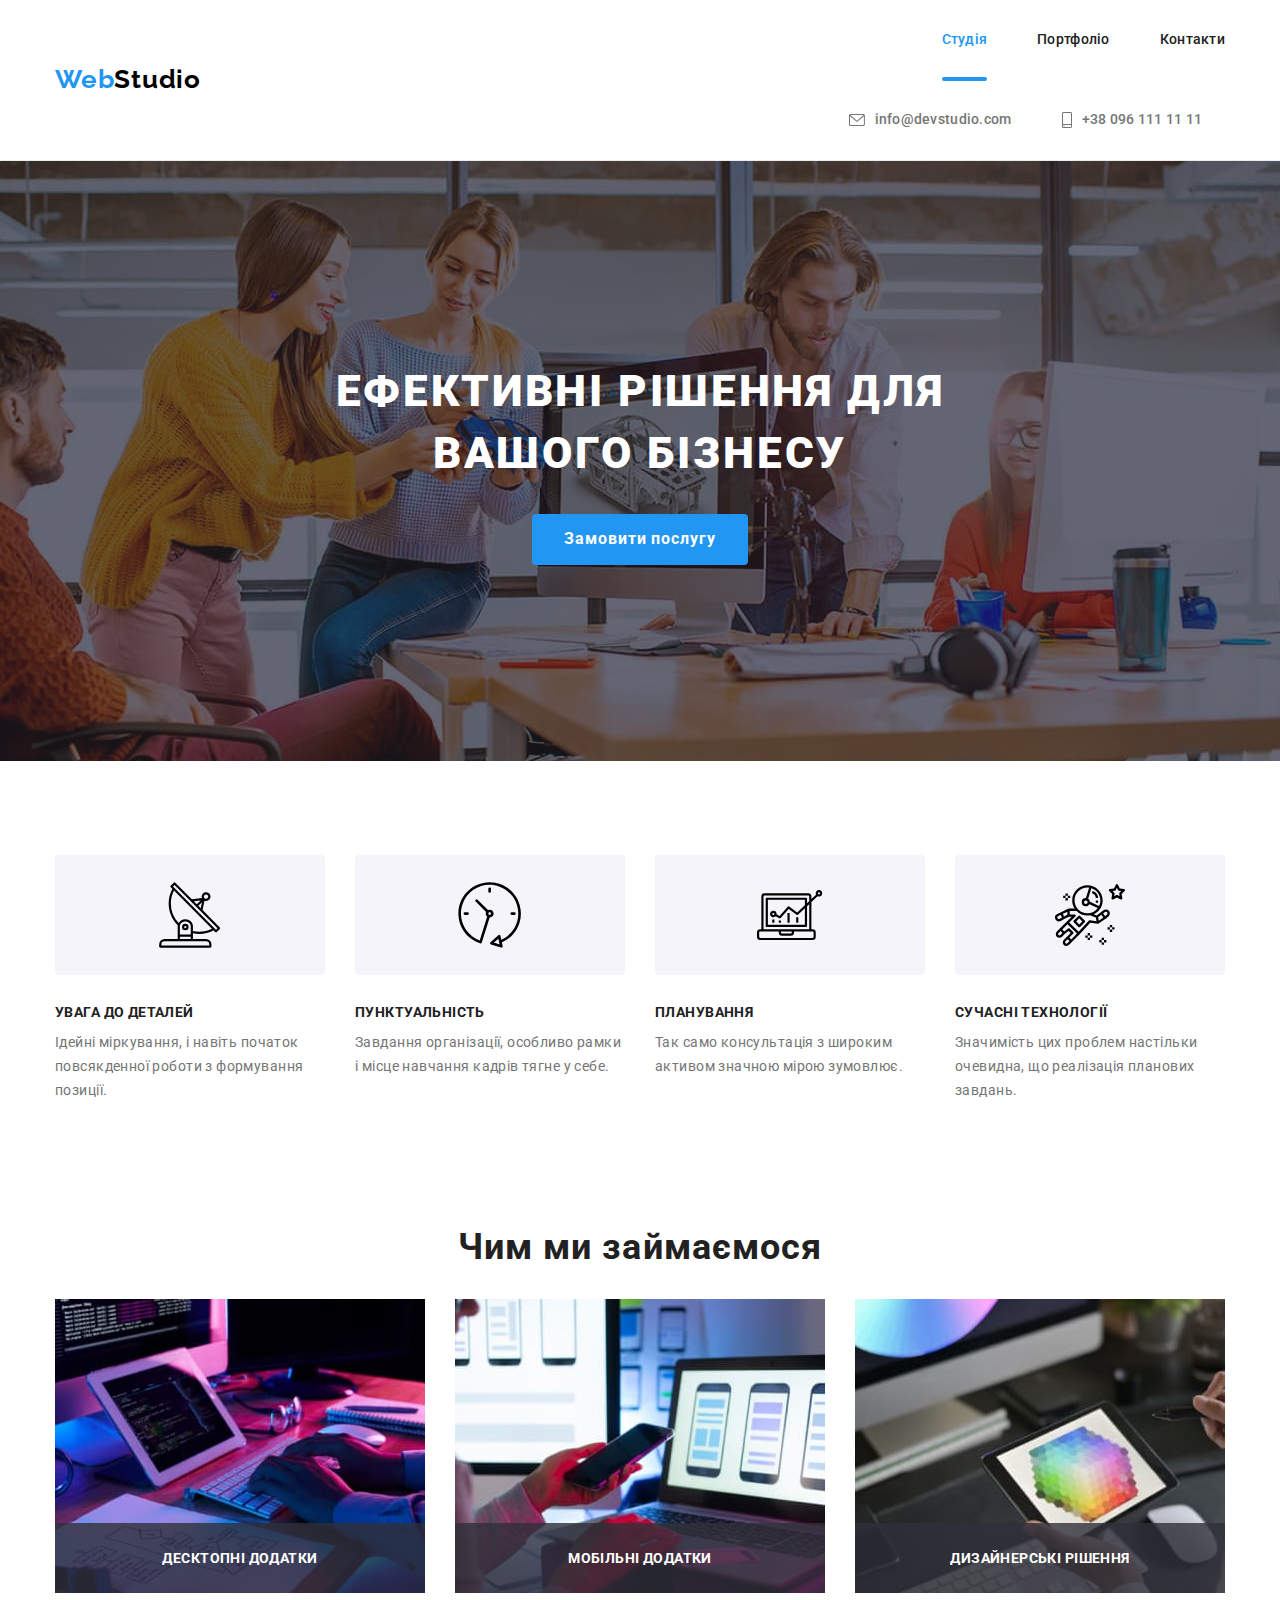
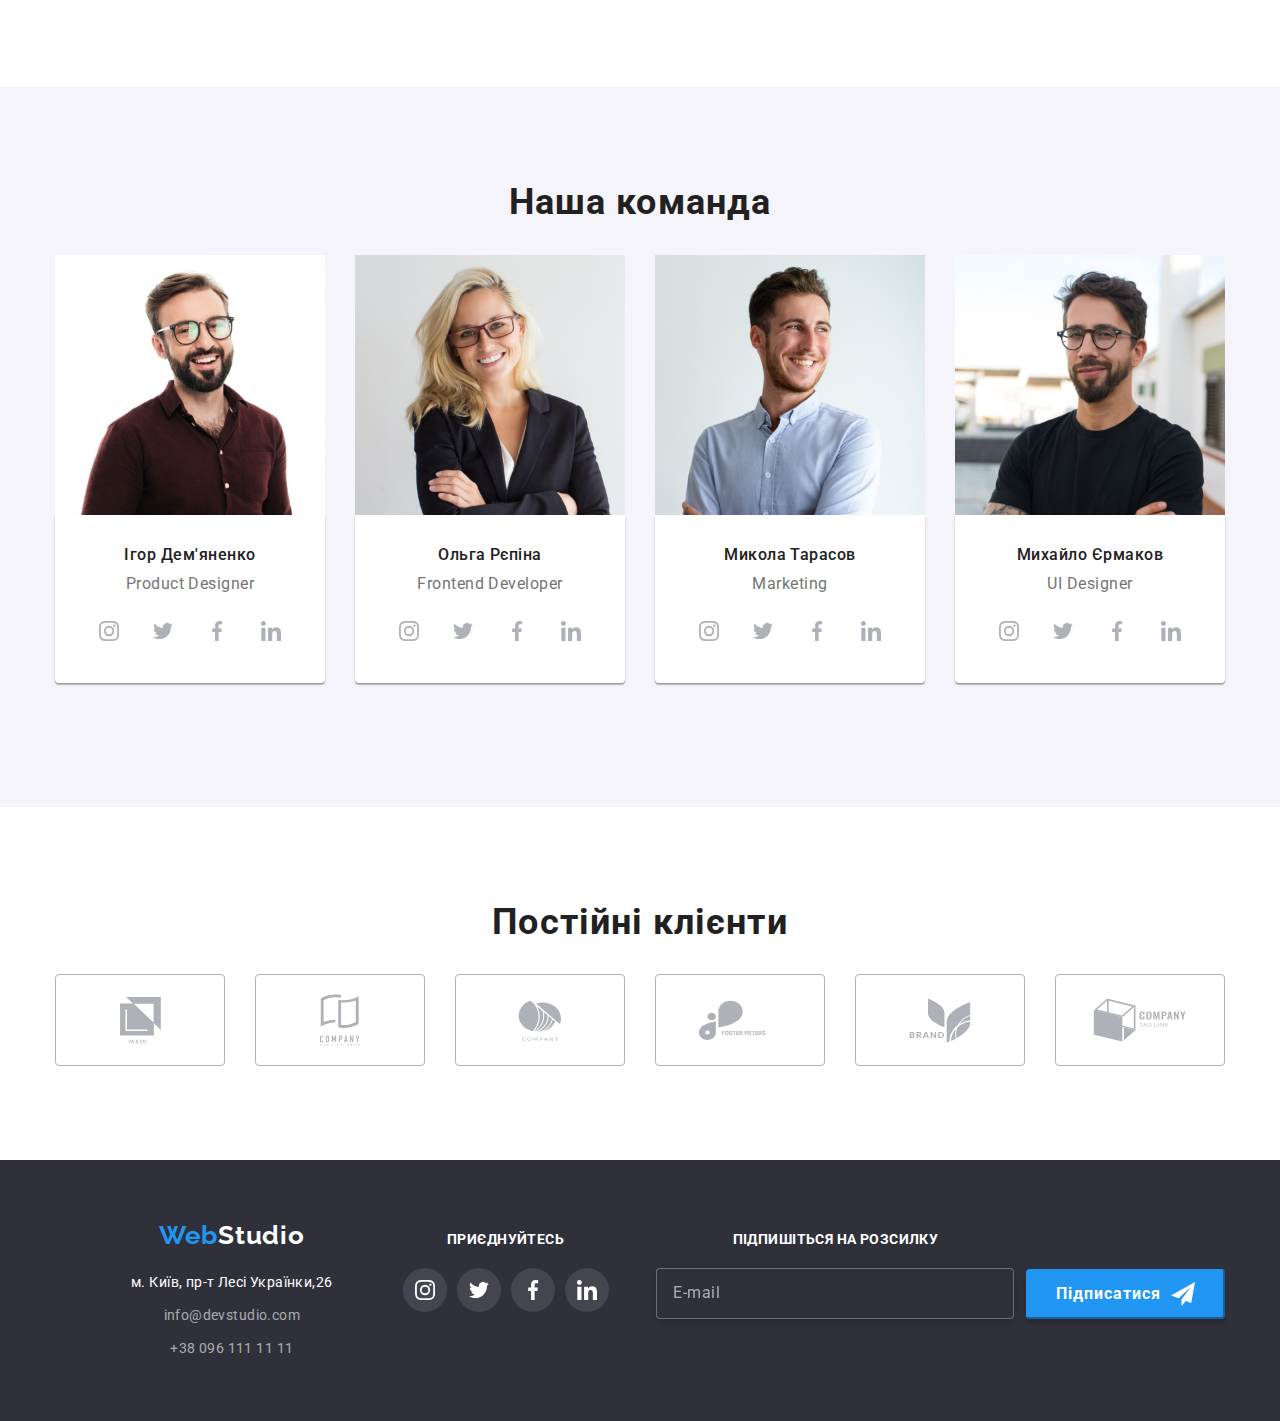
==== commit fac8255d: "Сделала модалку адаптивной и начал делать моб меню" ====
--- a/index.html
+++ b/index.html
@@ -18,19 +18,66 @@
   <body>
     <header class="header">
       <div class="container header__main">
-        <nav class="header__nav">
-          <a href="./index.html" class="header__logo"><span class="web">Web</span>Studio</a>
+        <a href="./index.html" class="header__logo"><span class="web">Web</span>Studio</a>
+        <div class="header__info">
+          <button type="button" class="header__menu-button js-open-menu"
+            aria-expanded="false"
+            aria-controls="mobile-menu">
+            <svg width="40px" height="40px" aria-label="Перемикач мобільного меню">
+              <use class="header__icon-menu" href="./images/icons.svg#menu"></use>
+            </svg>
+          </button>
+        <div class="header__menu">
           <ul class="header__site-nav list">
             <li class="header__items">
               <a href="./index.html" class="header__link header__link--current">Студія</a>
             </li>
-            <!--pointers-->
             <li class="header__items">
               <a href="./portfolio.html" class="header__link">Портфоліо</a>
             </li>
             <li class="header__items"><a href="" class="header__link">Контакти</a></li>
           </ul>
-        </nav>
+          <ul class="header__contacts list">
+            <li class="header__item">
+              <a href="mailto:info@devstudio.com" class="header__meltel">
+                <svg width="16px" height="12px" class="header__icons">
+                  <use href="./images/icons.svg#envelope"></use>
+                </svg>
+                info@devstudio.com</a
+              >
+            </li>
+            <li class="header__item">
+              <a href="tel:+380961111111" class="header__meltel">
+                <svg width="10px" height="16px" class="header__icons">
+                  <use href="./images/icons.svg#smartphone"></use>
+                </svg>
+                +38 096 111 11 11</a
+              >
+            </li>
+          </ul>
+      </div>        
+        </div>
+        </div>
+    </header>
+
+    <div class="menu-container js-menu-container" id="mobile-menu">
+      <button class="header__menu-button js-close-menu">
+        <svg width="40px" height="40px" aria-label="Перемикач мобільного меню">
+          <use class="header__icon-cross" href="./images/icons.svg#closehead"></use>
+        </svg>
+      </button>
+
+      <div class="header__mobile-menu">
+        <ul class="header__site-nav list">
+          <li class="header__items">
+            <a href="./index.html" class="header__link header__link--current">Студія</a>
+          </li>
+            <!--pointers-->
+          <li class="header__items">
+            <a href="./portfolio.html" class="header__link">Портфоліо</a>
+          </li>
+          <li class="header__items"><a href="" class="header__link">Контакти</a></li>
+        </ul>
         <ul class="header__contacts list">
           <li class="header__item">
             <a href="mailto:info@devstudio.com" class="header__meltel">
@@ -51,7 +98,9 @@
           </li>
         </ul>
       </div>
-    </header>
+    </div>
+
+
 
     <main>
       <section class="main__hero overlay">
@@ -517,5 +566,6 @@
       </div>
     </div>
     <script src="./js/modal.js"></script>
+    <script> src="./js/mobile-menu.js"</script>
   </body>
 </html>
--- a/css/main.min.css
+++ b/css/main.min.css
@@ -1 +1 @@
-:root{--primary-text-color: #757575;--accent-color: #2196f3;--white: #ffffff;--black: #000000;--background: #2f303a;--title: #212121;--button: #f5f4fa;--footer-meltel: rgba(255, 255, 255, 0.6);--button-inactive: #188ce8;--icons: #afb1b8;--icons-foot: rgba(255, 255, 255, 0.1);--transition-duration: 250ms;--transition-timing-function: cubic-bezier(0.4, 0, 0.2, 1)}.visually-hidden{position:absolute;white-space:nowrap;width:1px;height:1px;overflow:hidden;border:0;padding:0;clip:rect(0 0 0 0);-webkit-clip-path:inset(50%);clip-path:inset(50%);margin:-1px}.list{padding:0;margin:0;list-style:none}p,h1,h2,h3,ul{padding:0;margin:0}body{color:var(--primary-text-color);background-color:var(--white);font-family:Roboto,sans-serif}.web{color:var(--accent-color)}input,textarea{outline:none}.section{padding-top:60px;padding-bottom:60px}@media screen and (min-width: 1200px){.section{padding-top:94px;padding-bottom:94px}}.flex{display:-webkit-box;display:-ms-flexbox;display:flex;-ms-flex-wrap:wrap;flex-wrap:wrap}@media screen and (min-width: 1200px){.flex{display:-webkit-box;display:-ms-flexbox;display:flex}}.title{margin-bottom:30px;color:var(--title);font-weight:700;font-size:28px;line-height:1.18;text-align:center;letter-spacing:.03em}@media screen and (min-width: 1200px){.title{margin-bottom:30px;font-size:36px;line-height:1.2}}.container{margin-left:auto;margin-right:auto;padding-left:15px;padding-right:15px}@media screen and (min-width: 480px){.container{width:480px}}@media screen and (min-width: 768px){.container{width:768px}}@media screen and (min-width: 1200px){.container{width:1200px}}.overlay{max-width:1600px;margin-left:auto;margin-right:auto;height:400px;background-image:-webkit-gradient(linear, left top, right top, from(rgba(47, 48, 58, 0.4)), to(rgba(47, 48, 58, 0.4))),url(../images/heromobile.jpg);background-image:linear-gradient(to right, rgba(47, 48, 58, 0.4), rgba(47, 48, 58, 0.4)),url(../images/heromobile.jpg);background-repeat:no-repeat;background-position:center;background-size:cover}@media screen and (min-width: 768px){.overlay{height:400px;background-image:-webkit-gradient(linear, left top, right top, from(rgba(47, 48, 58, 0.4)), to(rgba(47, 48, 58, 0.4))),url(../images/herotablet.jpg);background-image:linear-gradient(to right, rgba(47, 48, 58, 0.4), rgba(47, 48, 58, 0.4)),url(../images/herotablet.jpg)}}@media screen and (min-width: 1200px){.overlay{height:600px;background-image:-webkit-gradient(linear, left top, right top, from(rgba(47, 48, 58, 0.4)), to(rgba(47, 48, 58, 0.4))),url(../images/herodesktop.jpg);background-image:linear-gradient(to right, rgba(47, 48, 58, 0.4), rgba(47, 48, 58, 0.4)),url(../images/herodesktop.jpg)}}.header{border-bottom:1px solid #ececec}.header__logo{color:var(--black);font-family:"Raleway",sans-serif;font-style:normal;font-weight:700;font-size:26px;line-height:1.2;letter-spacing:.03em;text-decoration:none}.header__link{position:relative;display:block;color:var(--title);font-weight:500;font-size:14px;line-height:1.14;letter-spacing:.02em;text-decoration:none;-webkit-transition:color var(--transition-duration) var(--transition-timing-function);transition:color var(--transition-duration) var(--transition-timing-function)}.header__link:hover,.header__link:focus{color:var(--accent-color)}.header__link--current{color:var(--accent-color)}.header__link::after{display:block;position:absolute;bottom:-1px;left:0;content:"";width:100%;height:4px;background:var(--accent-color);border-radius:2px;opacity:0;-webkit-transition:opacity var(--transition-duration) var(--transition-timing-function);transition:opacity var(--transition-duration) var(--transition-timing-function)}.header__link--current.header__link::after{opacity:1}.header__contacts{margin-left:auto}.header__meltel{color:var(--primary-text-color);font-weight:500;font-size:14px;line-height:1.14;letter-spacing:.02em;text-decoration:none;-webkit-transition:color var(--transition-duration) var(--transition-timing-function);transition:color var(--transition-duration) var(--transition-timing-function)}.header__meltel:hover,.header__meltel:focus{color:var(--accent-color)}.header__icons{fill:currentColor}.main__hero{background-color:var(--background);text-align:center;padding-top:118px;padding-bottom:118px}@media screen and (min-width: 1200px){.main__hero{padding-top:200px;padding-bottom:200px}}.main__title{color:var(--white);font-weight:900;text-align:center;letter-spacing:.06em;text-transform:uppercase;margin-bottom:30px;font-size:26px;line-height:1.6}@media screen and (min-width: 1200px){.main__title{font-size:44px;line-height:1.4}}.main__button{display:inline-block;border-radius:4px;border:var(--accent-color);padding:10px 24px;min-width:200px;color:var(--white);background-color:var(--accent-color);cursor:pointer;font-family:inherit;font-weight:700;font-size:16px;line-height:1.9;margin:0 auto;text-align:center;letter-spacing:.06em;-webkit-transition:background-color var(--transition-duration) var(--transition-timing-function);transition:background-color var(--transition-duration) var(--transition-timing-function)}.main__button:hover,.main__button:focus{background-color:var(--button-inactive)}@media screen and (min-width: 1200px){.main__button{padding:10px 32px;min-width:216px}}@media screen and (min-width: 768px){.features__item{width:354px}}@media screen and (min-width: 1200px){.features__item{width:270px}}.features__item:not(:last-child){margin-bottom:30px}@media screen and (min-width: 1200px){.features__item:not(:last-child){margin-right:30px}}@media screen and (min-width: 768px){.features__item:nth-child(3),.features__item:nth-child(4){margin-bottom:0}}@media screen and (min-width: 768px){.features__item:nth-child(2n+1){margin-right:30px}}.features__boxes{background-color:var(--button);border-radius:4px;margin-bottom:30px;height:120px;display:-webkit-box;display:-ms-flexbox;display:flex;-webkit-box-pack:center;-ms-flex-pack:center;justify-content:center;-webkit-box-align:center;-ms-flex-align:center;align-items:center}.features__item-title{margin-bottom:10px;color:var(--title);font-weight:700;font-size:14px;line-height:1.14;letter-spacing:.03em;text-transform:uppercase;text-align:center}@media screen and (min-width: 1200px){.features__item-title{text-align:left}}.features__description{font-weight:400;font-size:14px;line-height:1.7;letter-spacing:.03em}@media screen and (min-width: 1200px){.features__description{margin-bottom:0}}.offer{padding-top:0}@media screen and (max-width: 1199px){.offer{display:none}}.offer__picture{position:relative}.offer__picture:not(:last-child){margin-right:30px}.offer__image{display:block}.offer__description{position:absolute;bottom:0;left:0;width:100%;height:70px;display:-webkit-box;display:-ms-flexbox;display:flex;-webkit-box-pack:center;-ms-flex-pack:center;justify-content:center;-webkit-box-align:center;-ms-flex-align:center;align-items:center;font-weight:700;font-size:14px;line-height:1.14;letter-spacing:.03em;text-transform:uppercase;color:#fff;background:rgba(47,48,58,.8)}.team{background-color:var(--button)}.team__name{margin-bottom:10px;color:var(--title);font-weight:500;font-size:16px;line-height:1.2;text-align:center;letter-spacing:.03em}.team__picture{display:block;width:450px}@media screen and (min-width: 768px){.team__picture{width:354px}}@media screen and (min-width: 1200px){.team__picture{width:270px}}.team__position{margin-bottom:16px;font-weight:400;font-size:16px;line-height:1.2;text-align:center;letter-spacing:.03em}@media screen and (min-width: 768px){.team__workers:nth-child(2n+1){margin-right:30px}}@media screen and (max-width: 767px){.team__workers:not(:last-child){margin-bottom:30px}}@media screen and (min-width: 1200px){.team__workers:not(:last-child){margin-right:30px}}@media screen and (min-width: 768px){.team__workers:nth-child(1),.team__workers:nth-child(2){margin-bottom:30px}}.team__social-link{display:-webkit-box;display:-ms-flexbox;display:flex;margin:0;gap:10px;-webkit-box-pack:center;-ms-flex-pack:center;justify-content:center}.team__link{display:-webkit-box;display:-ms-flexbox;display:flex;width:44px;height:44px;border-radius:50%;-webkit-box-pack:center;-ms-flex-pack:center;justify-content:center;-webkit-box-align:center;-ms-flex-align:center;align-items:center;-webkit-transition:background-color var(--transition-duration) var(--transition-timing-function);transition:background-color var(--transition-duration) var(--transition-timing-function)}.team__link:hover{background-color:var(--accent-color)}.team__link:focus{background-color:var(--accent-color)}.team__social-networks{fill:var(--icons);-webkit-transition:fill var(--transition-duration) var(--transition-timing-function);transition:fill var(--transition-duration) var(--transition-timing-function)}.team__link:focus .team__social-networks{fill:var(--white)}.team__link:hover .team__social-networks{fill:var(--white)}.team__description{padding-top:30px;padding-bottom:30px;width:450px;background:#fff;-webkit-box-shadow:0px 1px 3px rgba(0,0,0,.12),0px 1px 1px rgba(0,0,0,.14),0px 2px 1px rgba(0,0,0,.2);box-shadow:0px 1px 3px rgba(0,0,0,.12),0px 1px 1px rgba(0,0,0,.14),0px 2px 1px rgba(0,0,0,.2);border-radius:0px 0px 4px 4px;text-align:center}@media screen and (min-width: 768px){.team__description{width:354px}}@media screen and (min-width: 1200px){.team__description{width:270px}}@media screen and (min-width: 1200px){.companies__list{-webkit-box-pack:justify;-ms-flex-pack:justify;justify-content:space-between}}@media screen and (max-width: 767px){.companies__li:nth-child(2n+1){margin-right:30px}}@media screen and (max-width: 767px){.companies__li:nth-child(-n+4){margin-bottom:30px}}@media screen and (min-width: 767px)and (max-width: 1199px){.companies__li:nth-child(-n+3){margin-bottom:30px}}@media screen and (min-width: 767px)and (max-width: 1199px){.companies__li:nth-child(-n+2),.companies__li:nth-child(5),.companies__li:nth-child(4){margin-right:30px}}.companies__link{display:-webkit-box;display:-ms-flexbox;display:flex;width:210px;height:92px;-webkit-box-align:center;-ms-flex-align:center;align-items:center;-webkit-box-pack:center;-ms-flex-pack:center;justify-content:center;color:var(--icons);border:1px solid #afb1b8;border-radius:4px;-webkit-transition:color var(--transition-duration) var(--transition-timing-function),border-color var(--transition-duration) var(--transition-timing-function);transition:color var(--transition-duration) var(--transition-timing-function),border-color var(--transition-duration) var(--transition-timing-function)}.companies__link:hover,.companies__link:focus{color:var(--accent-color);border-color:var(--accent-color)}@media screen and (min-width: 768px){.companies__link{width:226px}}@media screen and (min-width: 1200px){.companies__link{width:170px}}.companies__icon{fill:currentColor}.footer{text-align:center;padding-top:60px;padding-bottom:60px;background:var(--background)}.footer__logo{display:inline-block;margin-bottom:28px;color:var(--white);font-family:"Raleway",sans-serif;font-style:normal;font-weight:700;font-size:24px;line-height:1.17;letter-spacing:.03em;text-decoration:none}@media screen and (min-width: 1200px){.footer__logo{font-size:26px;line-height:1.2;margin-bottom:20px}}@media screen and (min-width: 768px){.footer__firstdiv{margin-left:76px}}.footer__address{font-family:Roboto,sans-serif;font-style:normal;font-weight:400;font-size:14px;line-height:1.7;letter-spacing:.03em}.footer__map-link{color:var(--white);text-decoration:none;-webkit-transition:color var(--transition-duration) var(--transition-timing-function);transition:color var(--transition-duration) var(--transition-timing-function)}.footer__map-link:hover,.footer__map-link:focus{color:var(--accent-color)}.footer__meltel{color:var(--footer-meltel);text-decoration:none;-webkit-transition:color var(--transition-duration) var(--transition-timing-function);transition:color var(--transition-duration) var(--transition-timing-function)}.footer__meltel:hover,.footer__meltel:focus{color:var(--accent-color)}.footer__map:not(:last-child){margin-bottom:12px}@media screen and (min-width: 1200px){.footer__map:not(:last-child){margin-bottom:9px}}@media screen and (min-width: 768px){.footer__flex{display:-webkit-box;display:-ms-flexbox;display:flex;-ms-flex-wrap:wrap;flex-wrap:wrap;-webkit-box-align:baseline;-ms-flex-align:baseline;align-items:baseline}}@media screen and (min-width: 1200px){.footer__flex{display:-webkit-box;display:-ms-flexbox;display:flex;-webkit-box-align:baseline;-ms-flex-align:baseline;align-items:baseline}}.footer__sociallinks{display:-webkit-box;display:-ms-flexbox;display:flex}.footer__join{margin-top:60px;margin-bottom:60px}@media screen and (min-width: 768px){.footer__join{margin-left:165px}}@media screen and (min-width: 1200px){.footer__join{margin-left:70px}}.footer__join-header{font-family:"Roboto";font-style:normal;font-weight:700;font-size:14px;line-height:1.14;letter-spacing:.03em;text-transform:uppercase;color:var(--white);margin-bottom:20px}.footer__sociallinks{display:-webkit-box;display:-ms-flexbox;display:flex;margin:0;gap:10px;-webkit-box-pack:center;-ms-flex-pack:center;justify-content:center}.footer__socialicon{display:-webkit-box;display:-ms-flexbox;display:flex;width:44px;height:44px;border-radius:50%;background-color:var(--icons-foot);-webkit-box-pack:center;-ms-flex-pack:center;justify-content:center;-webkit-box-align:center;-ms-flex-align:center;align-items:center;-webkit-transition:background-color var(--transition-duration) var(--transition-timing-function);transition:background-color var(--transition-duration) var(--transition-timing-function)}.footer__socialicon:hover,.footer__socialicon:focus{background-color:var(--accent-color)}.footer__socialnetworks{fill:var(--white);-webkit-transition:fill 250ms cubic-bezier(0.4, 0, 0.2, 1);transition:fill 250ms cubic-bezier(0.4, 0, 0.2, 1)}.footer__socialicon:focus .footer__socialnetworks{fill:var(--white)}.footer__socialicon:hover .footer__socialnetworks{fill:var(--white)}@media screen and (min-width: 768px)and (max-width: 1199px){.footer__mailing-list{margin:auto;margin-top:60px}}@media screen and (min-width: 1200px){.footer__mailing-list{margin-left:auto}}@media screen and (min-width: 1200px){.footer__form{display:-webkit-box;display:-ms-flexbox;display:flex}}.footer__form-title{font-weight:700;font-size:14px;line-height:1.14;letter-spacing:.03em;text-transform:uppercase;color:var(--white);margin-bottom:20px}.footer__input{width:100%;border:1px solid rgba(255,255,255,.3);-webkit-filter:drop-shadow(0px 4px 4px rgba(0, 0, 0, 0.15));filter:drop-shadow(0px 4px 4px rgba(0, 0, 0, 0.15));border-radius:4px;padding:15.2px 16px;background:var(--background);margin-bottom:20px}.footer__input::-webkit-input-placeholder{font-weight:400;font-size:16px;line-height:1.25;letter-spacing:.03em;color:rgba(255,255,255,.6)}.footer__input::-moz-placeholder{font-weight:400;font-size:16px;line-height:1.25;letter-spacing:.03em;color:rgba(255,255,255,.6)}.footer__input:-ms-input-placeholder{font-weight:400;font-size:16px;line-height:1.25;letter-spacing:.03em;color:rgba(255,255,255,.6)}.footer__input::-ms-input-placeholder{font-weight:400;font-size:16px;line-height:1.25;letter-spacing:.03em;color:rgba(255,255,255,.6)}.footer__input::placeholder{font-weight:400;font-size:16px;line-height:1.25;letter-spacing:.03em;color:rgba(255,255,255,.6)}.footer__input:focus{color:var(--white)}@media screen and (min-width: 768px){.footer__input{width:450px}}@media screen and (min-width: 1200px){.footer__input{width:358px;margin-bottom:0}}.footer__submit-but{background-color:var(--accent-color);-webkit-box-shadow:0px 4px 4px rgba(0,0,0,.15);box-shadow:0px 4px 4px rgba(0,0,0,.15);border-radius:4px;border-color:var(--accent-color);font-weight:700;font-size:16px;line-height:1.9;text-align:center;letter-spacing:.06em;color:#fff;padding:10px 28px;display:-webkit-box;display:-ms-flexbox;display:flex;-webkit-box-align:center;-ms-flex-align:center;align-items:center;margin:auto;height:50px;cursor:pointer;-webkit-transition:background-color var(--transition-duration) var(--transition-timing-function);transition:background-color var(--transition-duration) var(--transition-timing-function)}.footer__submit-but:hover,.footer__submit-but:focus{background-color:#188ce8}@media screen and (min-width: 1200px){.footer__submit-but{margin:0;-ms-flex-item-align:end;align-self:flex-end;margin-left:12px}}.footer__submit-icon{fill:var(--white);margin-left:10px}.backdrop{position:fixed;top:0;left:0;width:100%;height:100%;background-color:rgba(0,0,0,.2);opacity:1;-webkit-transition:opacity var(--transition-duration) var(--transition-timing-function),visibility var(--transition-duration) var(--transition-timing-function);transition:opacity var(--transition-duration) var(--transition-timing-function),visibility var(--transition-duration) var(--transition-timing-function)}.backdrop.is-hidden{visibility:hidden;opacity:0;pointer-events:none}.modal{position:absolute;top:50%;left:50%;-webkit-transform:translate(-50%, -50%);transform:translate(-50%, -50%);min-width:528px;background:#fff;-webkit-box-shadow:0px 1px 3px rgba(0,0,0,.12),0px 1px 1px rgba(0,0,0,.14),0px 2px 1px rgba(0,0,0,.2);box-shadow:0px 1px 3px rgba(0,0,0,.12),0px 1px 1px rgba(0,0,0,.14),0px 2px 1px rgba(0,0,0,.2);border-radius:4px;padding:40px}.modal__button{position:absolute;color:#000;top:8px;right:8px;padding:0;border:1px solid rgba(0,0,0,.1);background-color:#fff;width:30px;height:30px;border-radius:50%;cursor:pointer;-webkit-transition:fill var(--transition-duration) var(--transition-timing-function);transition:fill var(--transition-duration) var(--transition-timing-function)}.modal__button:hover,.modal__button:focus{fill:var(--accent-color)}.modal__title{font-weight:700;font-size:20px;line-height:1.15;text-align:center;letter-spacing:.03em;color:var(--title);margin-bottom:12px}.modal__form{display:-webkit-box;display:-ms-flexbox;display:flex;-webkit-box-align:center;-ms-flex-align:center;align-items:center;-webkit-box-orient:vertical;-webkit-box-direction:normal;-ms-flex-direction:column;flex-direction:column}.modal__parent-form-field{width:100%}.modal__form-field{display:-webkit-box;display:-ms-flexbox;display:flex;-webkit-box-orient:vertical;-webkit-box-direction:normal;-ms-flex-direction:column;flex-direction:column;width:100%}.modal__form-field:not(:last-child){margin-bottom:10px}.modal__form-field:last-child{margin-bottom:20px}.modal__input{margin:0;padding:11px 12px 11px 42px;border:1px solid rgba(33,33,33,.2);border-radius:4px;width:100%;-webkit-transition:border-color var(--transition-duration) var(--transition-timing-function);transition:border-color var(--transition-duration) var(--transition-timing-function)}.modal__input:focus,.modal__input:hover{border:1px solid var(--accent-color)}.modal__input-modal{position:relative}.modal__text-area{margin:0;padding:12px 16px;border:1px solid rgba(33,33,33,.2);border-radius:4px;-webkit-transition:border-color var(--transition-duration) var(--transition-timing-function);transition:border-color var(--transition-duration) var(--transition-timing-function)}.modal__text-area::-webkit-input-placeholder{font-weight:400;font-size:12px;line-height:1.17;letter-spacing:.01em;color:rgba(117,117,117,.5)}.modal__text-area::-moz-placeholder{font-weight:400;font-size:12px;line-height:1.17;letter-spacing:.01em;color:rgba(117,117,117,.5)}.modal__text-area:-ms-input-placeholder{font-weight:400;font-size:12px;line-height:1.17;letter-spacing:.01em;color:rgba(117,117,117,.5)}.modal__text-area::-ms-input-placeholder{font-weight:400;font-size:12px;line-height:1.17;letter-spacing:.01em;color:rgba(117,117,117,.5)}.modal__text-area::placeholder{font-weight:400;font-size:12px;line-height:1.17;letter-spacing:.01em;color:rgba(117,117,117,.5)}.modal__text-area:focus,.modal__text-area:hover{border:1px solid var(--accent-color)}.modal__label{font-weight:400;font-size:12px;line-height:14px;letter-spacing:.01em;color:var(--primary-text-color);margin-bottom:4px}.modal__icons{position:absolute;fill:#000;left:12px;top:50%;-webkit-transform:translateY(-50%);transform:translateY(-50%);-webkit-transition:fill var(--transition-duration) var(--transition-timing-function);transition:fill var(--transition-duration) var(--transition-timing-function)}.modal__input-modal:focus-within>.modal__icons,.modal__input-modal:hover>.modal__icons{fill:var(--accent-color)}.modal__checkbox-input{-webkit-appearance:none;-moz-appearance:none;appearance:none;position:absolute}.modal__checkbox{margin:0 auto 30px auto;display:-webkit-box;display:-ms-flexbox;display:flex;-webkit-box-pack:center;-ms-flex-pack:center;justify-content:center;-webkit-box-align:center;-ms-flex-align:center;align-items:center}.modal__checkbox-icon{border:2px solid #212121;border-radius:2px;margin-right:9px;fill:none;-webkit-transition:border-color var(--transition-duration) var(--transition-timing-function),fill var(--transition-duration) var(--transition-timing-function),background-color var(--transition-duration) var(--transition-timing-function);transition:border-color var(--transition-duration) var(--transition-timing-function),fill var(--transition-duration) var(--transition-timing-function),background-color var(--transition-duration) var(--transition-timing-function)}.modal__checkbox-input:checked+.modal__checkbox-icon{border-color:var(--accent-color);background-color:var(--accent-color);fill:var(--white)}.modal__checkbox-label{font-weight:400;font-size:14px;line-height:1.7;letter-spacing:.03em;color:var(--primary-text-color)}.modal__link{-webkit-text-decoration-line:underline;text-decoration-line:underline;color:var(--accent-color)}.modal__text-area{resize:none}.modal__submit-button{padding:10px 52px;font-weight:700;font-size:16px;line-height:30px;display:-webkit-box;display:-ms-flexbox;display:flex;-webkit-box-align:center;-ms-flex-align:center;align-items:center;text-align:center;letter-spacing:.06em;color:var(--white);background-color:var(--accent-color);-webkit-box-shadow:0px 4px 4px rgba(0,0,0,.15);box-shadow:0px 4px 4px rgba(0,0,0,.15);border-radius:4px;border:var(--accent-color);-webkit-transition:background-color var(--transition-duration) var(--transition-timing-function);transition:background-color var(--transition-duration) var(--transition-timing-function);cursor:pointer}.modal__submit-button:hover,.modal__submit-button:focus{background-color:#188ce8}/*# sourceMappingURL=main.min.css.map */+:root{--primary-text-color: #757575;--accent-color: #2196f3;--white: #ffffff;--black: #000000;--background: #2f303a;--title: #212121;--button: #f5f4fa;--footer-meltel: rgba(255, 255, 255, 0.6);--button-inactive: #188ce8;--icons: #afb1b8;--icons-foot: rgba(255, 255, 255, 0.1);--transition-duration: 250ms;--transition-timing-function: cubic-bezier(0.4, 0, 0.2, 1)}.visually-hidden{position:absolute;white-space:nowrap;width:1px;height:1px;overflow:hidden;border:0;padding:0;clip:rect(0 0 0 0);-webkit-clip-path:inset(50%);clip-path:inset(50%);margin:-1px}.list{padding:0;margin:0;list-style:none}p,h1,h2,h3,ul{padding:0;margin:0}body{color:var(--primary-text-color);background-color:var(--white);font-family:Roboto,sans-serif}.web{color:var(--accent-color)}input,textarea{outline:none}.section{padding-top:60px;padding-bottom:60px}@media screen and (min-width: 1200px){.section{padding-top:94px;padding-bottom:94px}}.flex{display:-webkit-box;display:-ms-flexbox;display:flex;-ms-flex-wrap:wrap;flex-wrap:wrap}@media screen and (min-width: 1200px){.flex{display:-webkit-box;display:-ms-flexbox;display:flex}}.title{margin-bottom:30px;color:var(--title);font-weight:700;font-size:28px;line-height:1.18;text-align:center;letter-spacing:.03em}@media screen and (min-width: 1200px){.title{margin-bottom:30px;font-size:36px;line-height:1.2}}.container{margin-left:auto;margin-right:auto;padding-left:15px;padding-right:15px}@media screen and (min-width: 480px){.container{width:480px}}@media screen and (min-width: 768px){.container{width:768px}}@media screen and (min-width: 1200px){.container{width:1200px}}.overlay{max-width:1600px;margin-left:auto;margin-right:auto;height:400px;background-image:-webkit-gradient(linear, left top, right top, from(rgba(47, 48, 58, 0.4)), to(rgba(47, 48, 58, 0.4))),url(../images/heromobile.jpg);background-image:linear-gradient(to right, rgba(47, 48, 58, 0.4), rgba(47, 48, 58, 0.4)),url(../images/heromobile.jpg);background-repeat:no-repeat;background-position:center;background-size:cover}@media screen and (min-width: 768px){.overlay{height:400px;background-image:-webkit-gradient(linear, left top, right top, from(rgba(47, 48, 58, 0.4)), to(rgba(47, 48, 58, 0.4))),url(../images/herotablet.jpg);background-image:linear-gradient(to right, rgba(47, 48, 58, 0.4), rgba(47, 48, 58, 0.4)),url(../images/herotablet.jpg)}}@media screen and (min-width: 1200px){.overlay{height:600px;background-image:-webkit-gradient(linear, left top, right top, from(rgba(47, 48, 58, 0.4)), to(rgba(47, 48, 58, 0.4))),url(../images/herodesktop.jpg);background-image:linear-gradient(to right, rgba(47, 48, 58, 0.4), rgba(47, 48, 58, 0.4)),url(../images/herodesktop.jpg)}}.header{border-bottom:1px solid #ececec}.header__nav,.header__main{display:-webkit-box;display:-ms-flexbox;display:flex;-webkit-box-pack:justify;-ms-flex-pack:justify;justify-content:space-between}@media screen and (min-width: 1200px){.header__nav,.header__main{display:-webkit-box;display:-ms-flexbox;display:flex;-webkit-box-align:center;-ms-flex-align:center;align-items:center}}.header__menu-button{display:-webkit-inline-box;display:-ms-inline-flexbox;display:inline-flex;margin:0;padding:0;border:none;background-color:var(--white)}.header__menu-button:hover,.header__menu-button:focus{color:var(--accent-color)}.header__icon-menu,.header__icon-cross{fill:currentColor}.menu-container{position:fixed;top:0;left:0;width:100vw;height:100vh;padding:32px;background-color:#3f51b5;z-index:999;-webkit-transform:translateX(100%);transform:translateX(100%);-webkit-transition:-webkit-transform 250ms ease-in-out;transition:-webkit-transform 250ms ease-in-out;transition:transform 250ms ease-in-out;transition:transform 250ms ease-in-out, -webkit-transform 250ms ease-in-out}.menu-container.is-open{-webkit-transform:translateX(0);transform:translateX(0)}.menu-container .header__menu-button{position:absolute;top:16px;right:16px;color:#fff}@media(max-width: 767px){.header__menu{display:none}}@media(min-width: 768px){.header__menu-button{display:none}}.header__logo{color:var(--black);font-family:"Raleway",sans-serif;font-style:normal;font-weight:700;font-size:24px;line-height:1.17;letter-spacing:.03em;text-decoration:none;margin-top:16px;margin-bottom:16px}@media screen and (min-width: 1200px){.header__logo{font-size:26px;line-height:1.2}}.header__menu-button{margin-top:10px;margin-bottom:10px}@media screen and (min-width: 1200px){.header__site-nav{display:-webkit-box;display:-ms-flexbox;display:flex;margin-left:93px}}@media screen and (min-width: 1200px){.header__items:not(:last-child){margin-right:50px}}.header__link{position:relative;display:block;color:var(--title);font-weight:500;font-size:14px;line-height:1.14;letter-spacing:.02em;text-decoration:none;-webkit-transition:color var(--transition-duration) var(--transition-timing-function);transition:color var(--transition-duration) var(--transition-timing-function)}.header__link:hover,.header__link:focus{color:var(--accent-color)}.header__link--current{color:var(--accent-color)}.header__link::after{display:block;position:absolute;bottom:-1px;left:0;content:"";width:100%;height:4px;background:var(--accent-color);border-radius:2px;opacity:0;-webkit-transition:opacity var(--transition-duration) var(--transition-timing-function);transition:opacity var(--transition-duration) var(--transition-timing-function)}.header__link--current.header__link::after{opacity:1}@media screen and (min-width: 1200px){.header__link{padding-top:32px;padding-bottom:32px}}.header__contacts{margin-left:auto}@media screen and (min-width: 1200px){.header__contacts{display:-webkit-box;display:-ms-flexbox;display:flex}}@media screen and (min-width: 1200px){.header__item:not(:last-child){margin-right:50px}}.header__meltel{color:var(--primary-text-color);font-weight:500;font-size:14px;line-height:1.14;letter-spacing:.02em;text-decoration:none;-webkit-transition:color var(--transition-duration) var(--transition-timing-function);transition:color var(--transition-duration) var(--transition-timing-function)}.header__meltel:hover,.header__meltel:focus{color:var(--accent-color)}@media screen and (min-width: 1200px){.header__meltel{padding-top:32px;padding-bottom:32px;display:-webkit-box;display:-ms-flexbox;display:flex;-webkit-box-align:center;-ms-flex-align:center;align-items:center}}.header__icons{fill:currentColor}@media screen and (min-width: 1200px){.header__icons{margin-right:10px}}.main__hero{background-color:var(--background);text-align:center;padding-top:118px;padding-bottom:118px}@media screen and (min-width: 1200px){.main__hero{padding-top:200px;padding-bottom:200px}}.main__title{color:var(--white);font-weight:900;text-align:center;letter-spacing:.06em;text-transform:uppercase;margin-bottom:30px;font-size:26px;line-height:1.6}@media screen and (min-width: 1200px){.main__title{font-size:44px;line-height:1.4}}.main__button{display:inline-block;border-radius:4px;border:var(--accent-color);padding:10px 24px;min-width:200px;color:var(--white);background-color:var(--accent-color);cursor:pointer;font-family:inherit;font-weight:700;font-size:16px;line-height:1.9;margin:0 auto;text-align:center;letter-spacing:.06em;-webkit-transition:background-color var(--transition-duration) var(--transition-timing-function);transition:background-color var(--transition-duration) var(--transition-timing-function)}.main__button:hover,.main__button:focus{background-color:var(--button-inactive)}@media screen and (min-width: 1200px){.main__button{padding:10px 32px;min-width:216px}}@media screen and (min-width: 768px){.features__item{width:354px}}@media screen and (min-width: 1200px){.features__item{width:270px}}.features__item:not(:last-child){margin-bottom:30px}@media screen and (min-width: 1200px){.features__item:not(:last-child){margin-right:30px}}@media screen and (min-width: 768px){.features__item:nth-child(3),.features__item:nth-child(4){margin-bottom:0}}@media screen and (min-width: 768px){.features__item:nth-child(2n+1){margin-right:30px}}.features__boxes{background-color:var(--button);border-radius:4px;margin-bottom:30px;height:120px;display:-webkit-box;display:-ms-flexbox;display:flex;-webkit-box-pack:center;-ms-flex-pack:center;justify-content:center;-webkit-box-align:center;-ms-flex-align:center;align-items:center}.features__item-title{margin-bottom:10px;color:var(--title);font-weight:700;font-size:14px;line-height:1.14;letter-spacing:.03em;text-transform:uppercase;text-align:center}@media screen and (min-width: 1200px){.features__item-title{text-align:left}}.features__description{font-weight:400;font-size:14px;line-height:1.7;letter-spacing:.03em}@media screen and (min-width: 1200px){.features__description{margin-bottom:0}}.offer{padding-top:0}@media screen and (max-width: 1199px){.offer{display:none}}.offer__picture{position:relative}.offer__picture:not(:last-child){margin-right:30px}.offer__image{display:block}.offer__description{position:absolute;bottom:0;left:0;width:100%;height:70px;display:-webkit-box;display:-ms-flexbox;display:flex;-webkit-box-pack:center;-ms-flex-pack:center;justify-content:center;-webkit-box-align:center;-ms-flex-align:center;align-items:center;font-weight:700;font-size:14px;line-height:1.14;letter-spacing:.03em;text-transform:uppercase;color:#fff;background:rgba(47,48,58,.8)}.team{background-color:var(--button)}.team__name{margin-bottom:10px;color:var(--title);font-weight:500;font-size:16px;line-height:1.2;text-align:center;letter-spacing:.03em}.team__picture{display:block;width:450px}@media screen and (min-width: 768px){.team__picture{width:354px}}@media screen and (min-width: 1200px){.team__picture{width:270px}}.team__position{margin-bottom:16px;font-weight:400;font-size:16px;line-height:1.2;text-align:center;letter-spacing:.03em}@media screen and (min-width: 768px){.team__workers:nth-child(2n+1){margin-right:30px}}@media screen and (max-width: 767px){.team__workers:not(:last-child){margin-bottom:30px}}@media screen and (min-width: 1200px){.team__workers:not(:last-child){margin-right:30px}}@media screen and (min-width: 768px){.team__workers:nth-child(1),.team__workers:nth-child(2){margin-bottom:30px}}.team__social-link{display:-webkit-box;display:-ms-flexbox;display:flex;margin:0;gap:10px;-webkit-box-pack:center;-ms-flex-pack:center;justify-content:center}.team__link{display:-webkit-box;display:-ms-flexbox;display:flex;width:44px;height:44px;border-radius:50%;-webkit-box-pack:center;-ms-flex-pack:center;justify-content:center;-webkit-box-align:center;-ms-flex-align:center;align-items:center;-webkit-transition:background-color var(--transition-duration) var(--transition-timing-function);transition:background-color var(--transition-duration) var(--transition-timing-function)}.team__link:hover{background-color:var(--accent-color)}.team__link:focus{background-color:var(--accent-color)}.team__social-networks{fill:var(--icons);-webkit-transition:fill var(--transition-duration) var(--transition-timing-function);transition:fill var(--transition-duration) var(--transition-timing-function)}.team__link:focus .team__social-networks{fill:var(--white)}.team__link:hover .team__social-networks{fill:var(--white)}.team__description{padding-top:30px;padding-bottom:30px;width:450px;background:#fff;-webkit-box-shadow:0px 1px 3px rgba(0,0,0,.12),0px 1px 1px rgba(0,0,0,.14),0px 2px 1px rgba(0,0,0,.2);box-shadow:0px 1px 3px rgba(0,0,0,.12),0px 1px 1px rgba(0,0,0,.14),0px 2px 1px rgba(0,0,0,.2);border-radius:0px 0px 4px 4px;text-align:center}@media screen and (min-width: 768px){.team__description{width:354px}}@media screen and (min-width: 1200px){.team__description{width:270px}}@media screen and (min-width: 1200px){.companies__list{-webkit-box-pack:justify;-ms-flex-pack:justify;justify-content:space-between}}@media screen and (max-width: 767px){.companies__li:nth-child(2n+1){margin-right:30px}}@media screen and (max-width: 767px){.companies__li:nth-child(-n+4){margin-bottom:30px}}@media screen and (min-width: 767px)and (max-width: 1199px){.companies__li:nth-child(-n+3){margin-bottom:30px}}@media screen and (min-width: 767px)and (max-width: 1199px){.companies__li:nth-child(-n+2),.companies__li:nth-child(5),.companies__li:nth-child(4){margin-right:30px}}.companies__link{display:-webkit-box;display:-ms-flexbox;display:flex;width:210px;height:92px;-webkit-box-align:center;-ms-flex-align:center;align-items:center;-webkit-box-pack:center;-ms-flex-pack:center;justify-content:center;color:var(--icons);border:1px solid #afb1b8;border-radius:4px;-webkit-transition:color var(--transition-duration) var(--transition-timing-function),border-color var(--transition-duration) var(--transition-timing-function);transition:color var(--transition-duration) var(--transition-timing-function),border-color var(--transition-duration) var(--transition-timing-function)}.companies__link:hover,.companies__link:focus{color:var(--accent-color);border-color:var(--accent-color)}@media screen and (min-width: 768px){.companies__link{width:226px}}@media screen and (min-width: 1200px){.companies__link{width:170px}}.companies__icon{fill:currentColor}.footer{text-align:center;padding-top:60px;padding-bottom:60px;background:var(--background)}.footer__logo{display:inline-block;margin-bottom:28px;color:var(--white);font-family:"Raleway",sans-serif;font-style:normal;font-weight:700;font-size:24px;line-height:1.17;letter-spacing:.03em;text-decoration:none}@media screen and (min-width: 1200px){.footer__logo{font-size:26px;line-height:1.2;margin-bottom:20px}}@media screen and (min-width: 768px){.footer__firstdiv{margin-left:76px}}.footer__address{font-family:Roboto,sans-serif;font-style:normal;font-weight:400;font-size:14px;line-height:1.7;letter-spacing:.03em}.footer__map-link{color:var(--white);text-decoration:none;-webkit-transition:color var(--transition-duration) var(--transition-timing-function);transition:color var(--transition-duration) var(--transition-timing-function)}.footer__map-link:hover,.footer__map-link:focus{color:var(--accent-color)}.footer__meltel{color:var(--footer-meltel);text-decoration:none;-webkit-transition:color var(--transition-duration) var(--transition-timing-function);transition:color var(--transition-duration) var(--transition-timing-function)}.footer__meltel:hover,.footer__meltel:focus{color:var(--accent-color)}.footer__map:not(:last-child){margin-bottom:12px}@media screen and (min-width: 1200px){.footer__map:not(:last-child){margin-bottom:9px}}@media screen and (min-width: 768px){.footer__flex{display:-webkit-box;display:-ms-flexbox;display:flex;-ms-flex-wrap:wrap;flex-wrap:wrap;-webkit-box-align:baseline;-ms-flex-align:baseline;align-items:baseline}}@media screen and (min-width: 1200px){.footer__flex{display:-webkit-box;display:-ms-flexbox;display:flex;-webkit-box-align:baseline;-ms-flex-align:baseline;align-items:baseline}}.footer__sociallinks{display:-webkit-box;display:-ms-flexbox;display:flex}.footer__join{margin-top:60px;margin-bottom:60px}@media screen and (min-width: 768px){.footer__join{margin-left:165px;margin-top:0;margin-bottom:0}}@media screen and (min-width: 1200px){.footer__join{margin-left:70px}}.footer__join-header{font-family:"Roboto";font-style:normal;font-weight:700;font-size:14px;line-height:1.14;letter-spacing:.03em;text-transform:uppercase;color:var(--white);margin-bottom:20px}.footer__sociallinks{display:-webkit-box;display:-ms-flexbox;display:flex;margin:0;gap:10px;-webkit-box-pack:center;-ms-flex-pack:center;justify-content:center}.footer__socialicon{display:-webkit-box;display:-ms-flexbox;display:flex;width:44px;height:44px;border-radius:50%;background-color:var(--icons-foot);-webkit-box-pack:center;-ms-flex-pack:center;justify-content:center;-webkit-box-align:center;-ms-flex-align:center;align-items:center;-webkit-transition:background-color var(--transition-duration) var(--transition-timing-function);transition:background-color var(--transition-duration) var(--transition-timing-function)}.footer__socialicon:hover,.footer__socialicon:focus{background-color:var(--accent-color)}.footer__socialnetworks{fill:var(--white);-webkit-transition:fill 250ms cubic-bezier(0.4, 0, 0.2, 1);transition:fill 250ms cubic-bezier(0.4, 0, 0.2, 1)}.footer__socialicon:focus .footer__socialnetworks{fill:var(--white)}.footer__socialicon:hover .footer__socialnetworks{fill:var(--white)}@media screen and (min-width: 768px)and (max-width: 1199px){.footer__mailing-list{margin:auto;margin-top:60px}}@media screen and (min-width: 1200px){.footer__mailing-list{margin-left:auto}}@media screen and (min-width: 1200px){.footer__form{display:-webkit-box;display:-ms-flexbox;display:flex}}.footer__form-title{font-weight:700;font-size:14px;line-height:1.14;letter-spacing:.03em;text-transform:uppercase;color:var(--white);margin-bottom:20px}.footer__input{width:100%;border:1px solid rgba(255,255,255,.3);-webkit-filter:drop-shadow(0px 4px 4px rgba(0, 0, 0, 0.15));filter:drop-shadow(0px 4px 4px rgba(0, 0, 0, 0.15));border-radius:4px;padding:15.2px 16px;background:var(--background);margin-bottom:20px}.footer__input::-webkit-input-placeholder{font-weight:400;font-size:16px;line-height:1.25;letter-spacing:.03em;color:rgba(255,255,255,.6)}.footer__input::-moz-placeholder{font-weight:400;font-size:16px;line-height:1.25;letter-spacing:.03em;color:rgba(255,255,255,.6)}.footer__input:-ms-input-placeholder{font-weight:400;font-size:16px;line-height:1.25;letter-spacing:.03em;color:rgba(255,255,255,.6)}.footer__input::-ms-input-placeholder{font-weight:400;font-size:16px;line-height:1.25;letter-spacing:.03em;color:rgba(255,255,255,.6)}.footer__input::placeholder{font-weight:400;font-size:16px;line-height:1.25;letter-spacing:.03em;color:rgba(255,255,255,.6)}.footer__input:focus{color:var(--white)}@media screen and (min-width: 768px){.footer__input{width:450px}}@media screen and (min-width: 1200px){.footer__input{width:358px;margin-bottom:0}}.footer__submit-but{background-color:var(--accent-color);-webkit-box-shadow:0px 4px 4px rgba(0,0,0,.15);box-shadow:0px 4px 4px rgba(0,0,0,.15);border-radius:4px;border-color:var(--accent-color);font-weight:700;font-size:16px;line-height:1.9;text-align:center;letter-spacing:.06em;color:#fff;padding:10px 28px;display:-webkit-box;display:-ms-flexbox;display:flex;-webkit-box-align:center;-ms-flex-align:center;align-items:center;margin:auto;height:50px;cursor:pointer;-webkit-transition:background-color var(--transition-duration) var(--transition-timing-function);transition:background-color var(--transition-duration) var(--transition-timing-function)}.footer__submit-but:hover,.footer__submit-but:focus{background-color:#188ce8}@media screen and (min-width: 1200px){.footer__submit-but{margin:0;-ms-flex-item-align:end;align-self:flex-end;margin-left:12px}}.footer__submit-icon{fill:var(--white);margin-left:10px}.backdrop{position:fixed;top:0;left:0;width:100%;height:100%;background-color:rgba(0,0,0,.2);opacity:1;-webkit-transition:opacity var(--transition-duration) var(--transition-timing-function),visibility var(--transition-duration) var(--transition-timing-function);transition:opacity var(--transition-duration) var(--transition-timing-function),visibility var(--transition-duration) var(--transition-timing-function)}.backdrop.is-hidden{visibility:hidden;opacity:0;pointer-events:none}.modal{position:absolute;top:50%;left:50%;-webkit-transform:translate(-50%, -50%);transform:translate(-50%, -50%);min-width:450px;background:#fff;-webkit-box-shadow:0px 1px 3px rgba(0,0,0,.12),0px 1px 1px rgba(0,0,0,.14),0px 2px 1px rgba(0,0,0,.2);box-shadow:0px 1px 3px rgba(0,0,0,.12),0px 1px 1px rgba(0,0,0,.14),0px 2px 1px rgba(0,0,0,.2);border-radius:4px;padding:40px}@media screen and (min-width: 1200px){.modal{min-width:528px}}.modal__button{position:absolute;color:#000;top:8px;right:8px;padding:0;border:1px solid rgba(0,0,0,.1);background-color:#fff;width:30px;height:30px;border-radius:50%;cursor:pointer;-webkit-transition:fill var(--transition-duration) var(--transition-timing-function);transition:fill var(--transition-duration) var(--transition-timing-function)}.modal__button:hover,.modal__button:focus{fill:var(--accent-color)}.modal__title{font-weight:700;font-size:20px;line-height:1.5;text-align:center;letter-spacing:.03em;color:var(--title);margin-bottom:12px}@media screen and (min-width: 1200px){.modal__title{line-height:1.15}}.modal__form{display:-webkit-box;display:-ms-flexbox;display:flex;-webkit-box-align:center;-ms-flex-align:center;align-items:center;-webkit-box-orient:vertical;-webkit-box-direction:normal;-ms-flex-direction:column;flex-direction:column}.modal__parent-form-field{width:100%}.modal__form-field{display:-webkit-box;display:-ms-flexbox;display:flex;-webkit-box-orient:vertical;-webkit-box-direction:normal;-ms-flex-direction:column;flex-direction:column;width:100%}.modal__form-field:not(:last-child){margin-bottom:10px}.modal__form-field:last-child{margin-bottom:20px}.modal__input{margin:0;padding:11px 12px 11px 42px;border:1px solid rgba(33,33,33,.2);border-radius:4px;width:100%;-webkit-transition:border-color var(--transition-duration) var(--transition-timing-function);transition:border-color var(--transition-duration) var(--transition-timing-function)}.modal__input:focus,.modal__input:hover{border:1px solid var(--accent-color)}.modal__input-modal{position:relative}.modal__text-area{margin:0;padding:12px 16px;border:1px solid rgba(33,33,33,.2);border-radius:4px;-webkit-transition:border-color var(--transition-duration) var(--transition-timing-function);transition:border-color var(--transition-duration) var(--transition-timing-function)}.modal__text-area::-webkit-input-placeholder{font-weight:400;font-size:12px;line-height:1.17;letter-spacing:.01em;color:rgba(117,117,117,.5)}.modal__text-area::-moz-placeholder{font-weight:400;font-size:12px;line-height:1.17;letter-spacing:.01em;color:rgba(117,117,117,.5)}.modal__text-area:-ms-input-placeholder{font-weight:400;font-size:12px;line-height:1.17;letter-spacing:.01em;color:rgba(117,117,117,.5)}.modal__text-area::-ms-input-placeholder{font-weight:400;font-size:12px;line-height:1.17;letter-spacing:.01em;color:rgba(117,117,117,.5)}.modal__text-area::placeholder{font-weight:400;font-size:12px;line-height:1.17;letter-spacing:.01em;color:rgba(117,117,117,.5)}.modal__text-area:focus,.modal__text-area:hover{border:1px solid var(--accent-color)}.modal__label{font-weight:400;font-size:12px;line-height:14px;letter-spacing:.01em;color:var(--primary-text-color);margin-bottom:4px}.modal__icons{position:absolute;fill:#000;left:12px;top:50%;-webkit-transform:translateY(-50%);transform:translateY(-50%);-webkit-transition:fill var(--transition-duration) var(--transition-timing-function);transition:fill var(--transition-duration) var(--transition-timing-function)}.modal__input-modal:focus-within>.modal__icons,.modal__input-modal:hover>.modal__icons{fill:var(--accent-color)}.modal__checkbox-input{-webkit-appearance:none;-moz-appearance:none;appearance:none;position:absolute}.modal__checkbox{margin:0 auto 30px auto;display:-webkit-box;display:-ms-flexbox;display:flex;-webkit-box-pack:center;-ms-flex-pack:center;justify-content:center;-webkit-box-align:center;-ms-flex-align:center;align-items:center}.modal__checkbox-icon{border:2px solid #212121;border-radius:2px;margin-right:9px;fill:none;-webkit-transition:border-color var(--transition-duration) var(--transition-timing-function),fill var(--transition-duration) var(--transition-timing-function),background-color var(--transition-duration) var(--transition-timing-function);transition:border-color var(--transition-duration) var(--transition-timing-function),fill var(--transition-duration) var(--transition-timing-function),background-color var(--transition-duration) var(--transition-timing-function)}.modal__checkbox-input:checked+.modal__checkbox-icon{border-color:var(--accent-color);background-color:var(--accent-color);fill:var(--white)}.modal__checkbox-label{font-weight:400;font-size:12px;line-height:1.17;letter-spacing:.03em;color:var(--primary-text-color)}@media screen and (min-width: 1200px){.modal__checkbox-label{font-size:14px;line-height:1.7}}.modal__link{-webkit-text-decoration-line:underline;text-decoration-line:underline;color:var(--accent-color)}.modal__text-area{resize:none}.modal__submit-button{padding:10px 52px;font-weight:700;font-size:16px;line-height:30px;display:-webkit-box;display:-ms-flexbox;display:flex;-webkit-box-align:center;-ms-flex-align:center;align-items:center;text-align:center;letter-spacing:.06em;color:var(--white);background-color:var(--accent-color);-webkit-box-shadow:0px 4px 4px rgba(0,0,0,.15);box-shadow:0px 4px 4px rgba(0,0,0,.15);border-radius:4px;border:var(--accent-color);-webkit-transition:background-color var(--transition-duration) var(--transition-timing-function);transition:background-color var(--transition-duration) var(--transition-timing-function);cursor:pointer}.modal__submit-button:hover,.modal__submit-button:focus{background-color:#188ce8}/*# sourceMappingURL=main.min.css.map */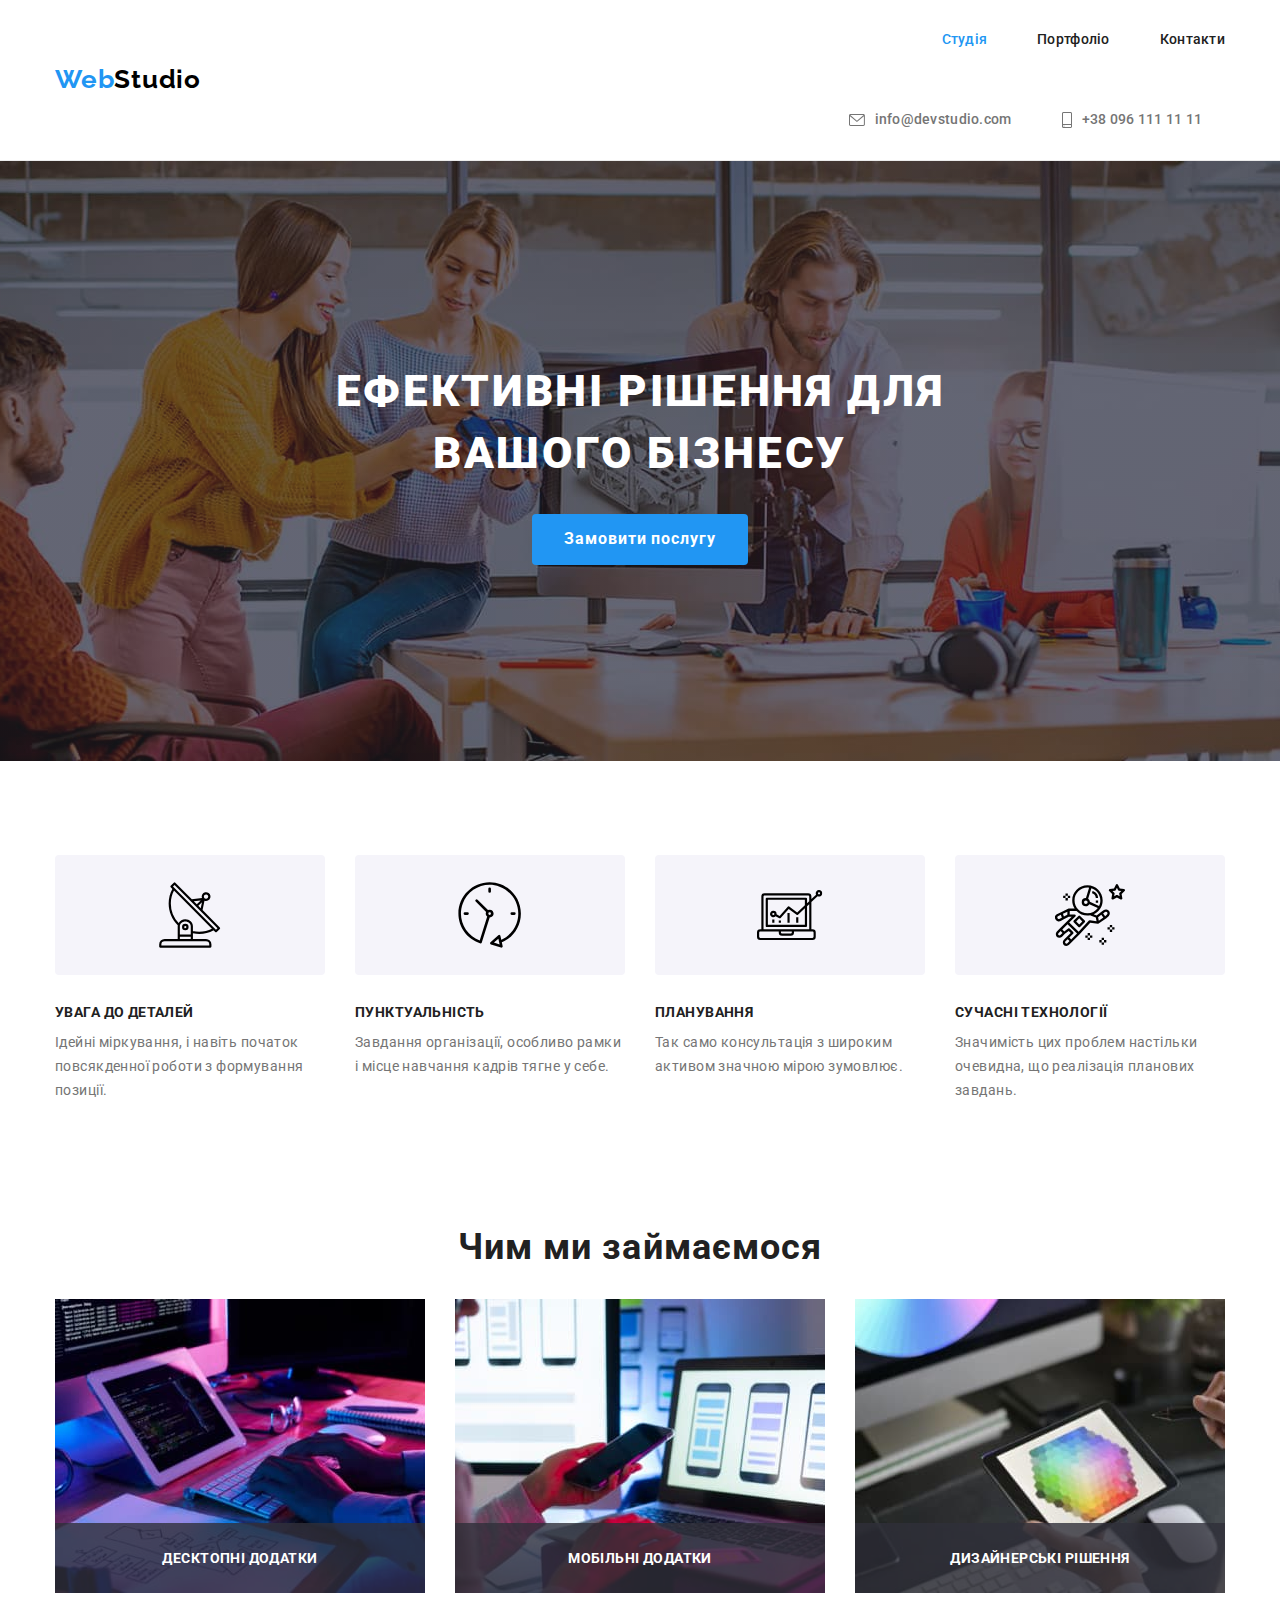
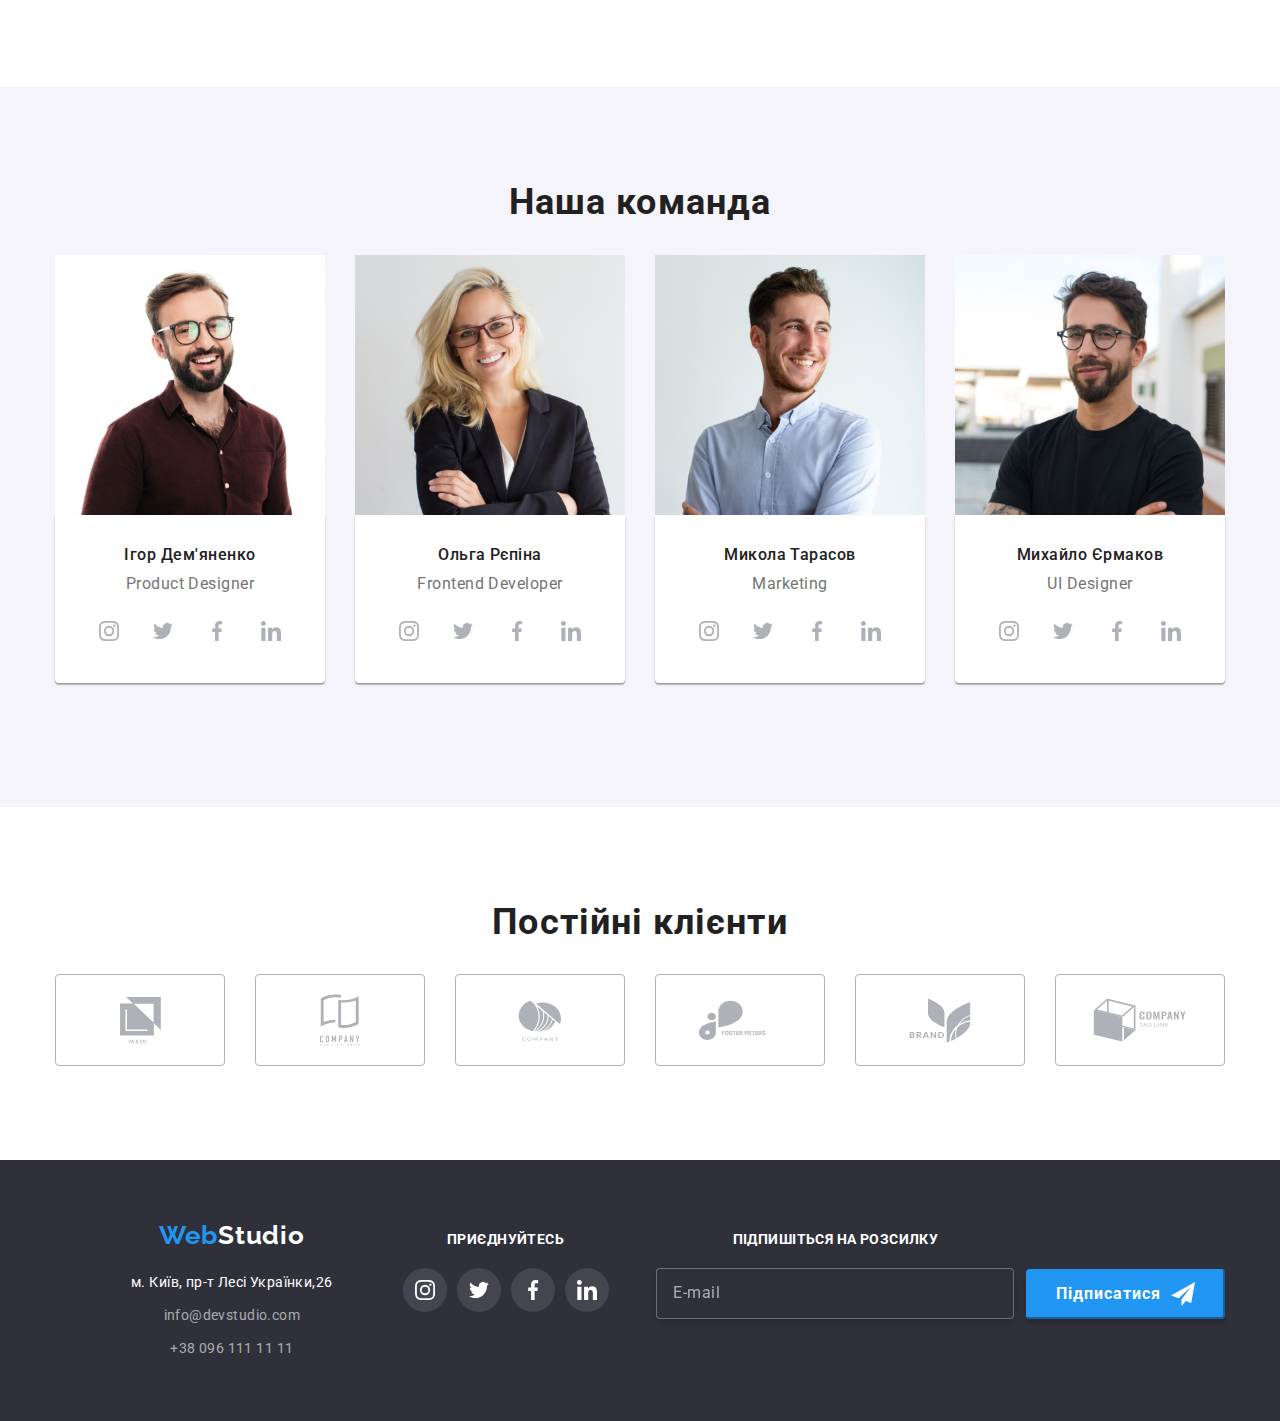
==== commit bd58034c: "Заработал скрипт" ====
--- a/index.html
+++ b/index.html
@@ -566,6 +566,6 @@
       </div>
     </div>
     <script src="./js/modal.js"></script>
-    <script> src="./js/mobile-menu.js"</script>
+    <script src="./js/mobile-menu.js"></script>
   </body>
 </html>
--- a/css/main.min.css
+++ b/css/main.min.css
@@ -1 +1 @@
-:root{--primary-text-color: #757575;--accent-color: #2196f3;--white: #ffffff;--black: #000000;--background: #2f303a;--title: #212121;--button: #f5f4fa;--footer-meltel: rgba(255, 255, 255, 0.6);--button-inactive: #188ce8;--icons: #afb1b8;--icons-foot: rgba(255, 255, 255, 0.1);--transition-duration: 250ms;--transition-timing-function: cubic-bezier(0.4, 0, 0.2, 1)}.visually-hidden{position:absolute;white-space:nowrap;width:1px;height:1px;overflow:hidden;border:0;padding:0;clip:rect(0 0 0 0);-webkit-clip-path:inset(50%);clip-path:inset(50%);margin:-1px}.list{padding:0;margin:0;list-style:none}p,h1,h2,h3,ul{padding:0;margin:0}body{color:var(--primary-text-color);background-color:var(--white);font-family:Roboto,sans-serif}.web{color:var(--accent-color)}input,textarea{outline:none}.section{padding-top:60px;padding-bottom:60px}@media screen and (min-width: 1200px){.section{padding-top:94px;padding-bottom:94px}}.flex{display:-webkit-box;display:-ms-flexbox;display:flex;-ms-flex-wrap:wrap;flex-wrap:wrap}@media screen and (min-width: 1200px){.flex{display:-webkit-box;display:-ms-flexbox;display:flex}}.title{margin-bottom:30px;color:var(--title);font-weight:700;font-size:28px;line-height:1.18;text-align:center;letter-spacing:.03em}@media screen and (min-width: 1200px){.title{margin-bottom:30px;font-size:36px;line-height:1.2}}.container{margin-left:auto;margin-right:auto;padding-left:15px;padding-right:15px}@media screen and (min-width: 480px){.container{width:480px}}@media screen and (min-width: 768px){.container{width:768px}}@media screen and (min-width: 1200px){.container{width:1200px}}.overlay{max-width:1600px;margin-left:auto;margin-right:auto;height:400px;background-image:-webkit-gradient(linear, left top, right top, from(rgba(47, 48, 58, 0.4)), to(rgba(47, 48, 58, 0.4))),url(../images/heromobile.jpg);background-image:linear-gradient(to right, rgba(47, 48, 58, 0.4), rgba(47, 48, 58, 0.4)),url(../images/heromobile.jpg);background-repeat:no-repeat;background-position:center;background-size:cover}@media screen and (min-width: 768px){.overlay{height:400px;background-image:-webkit-gradient(linear, left top, right top, from(rgba(47, 48, 58, 0.4)), to(rgba(47, 48, 58, 0.4))),url(../images/herotablet.jpg);background-image:linear-gradient(to right, rgba(47, 48, 58, 0.4), rgba(47, 48, 58, 0.4)),url(../images/herotablet.jpg)}}@media screen and (min-width: 1200px){.overlay{height:600px;background-image:-webkit-gradient(linear, left top, right top, from(rgba(47, 48, 58, 0.4)), to(rgba(47, 48, 58, 0.4))),url(../images/herodesktop.jpg);background-image:linear-gradient(to right, rgba(47, 48, 58, 0.4), rgba(47, 48, 58, 0.4)),url(../images/herodesktop.jpg)}}.header{border-bottom:1px solid #ececec}.header__nav,.header__main{display:-webkit-box;display:-ms-flexbox;display:flex;-webkit-box-pack:justify;-ms-flex-pack:justify;justify-content:space-between}@media screen and (min-width: 1200px){.header__nav,.header__main{display:-webkit-box;display:-ms-flexbox;display:flex;-webkit-box-align:center;-ms-flex-align:center;align-items:center}}.header__menu-button{display:-webkit-inline-box;display:-ms-inline-flexbox;display:inline-flex;margin:0;padding:0;border:none;background-color:var(--white)}.header__menu-button:hover,.header__menu-button:focus{color:var(--accent-color)}.header__icon-menu,.header__icon-cross{fill:currentColor}.menu-container{position:fixed;top:0;left:0;width:100vw;height:100vh;padding:32px;background-color:#3f51b5;z-index:999;-webkit-transform:translateX(100%);transform:translateX(100%);-webkit-transition:-webkit-transform 250ms ease-in-out;transition:-webkit-transform 250ms ease-in-out;transition:transform 250ms ease-in-out;transition:transform 250ms ease-in-out, -webkit-transform 250ms ease-in-out}.menu-container.is-open{-webkit-transform:translateX(0);transform:translateX(0)}.menu-container .header__menu-button{position:absolute;top:16px;right:16px;color:#fff}@media(max-width: 767px){.header__menu{display:none}}@media(min-width: 768px){.header__menu-button{display:none}}.header__logo{color:var(--black);font-family:"Raleway",sans-serif;font-style:normal;font-weight:700;font-size:24px;line-height:1.17;letter-spacing:.03em;text-decoration:none;margin-top:16px;margin-bottom:16px}@media screen and (min-width: 1200px){.header__logo{font-size:26px;line-height:1.2}}.header__menu-button{margin-top:10px;margin-bottom:10px}@media screen and (min-width: 1200px){.header__site-nav{display:-webkit-box;display:-ms-flexbox;display:flex;margin-left:93px}}@media screen and (min-width: 1200px){.header__items:not(:last-child){margin-right:50px}}.header__link{position:relative;display:block;color:var(--title);font-weight:500;font-size:14px;line-height:1.14;letter-spacing:.02em;text-decoration:none;-webkit-transition:color var(--transition-duration) var(--transition-timing-function);transition:color var(--transition-duration) var(--transition-timing-function)}.header__link:hover,.header__link:focus{color:var(--accent-color)}.header__link--current{color:var(--accent-color)}.header__link::after{display:block;position:absolute;bottom:-1px;left:0;content:"";width:100%;height:4px;background:var(--accent-color);border-radius:2px;opacity:0;-webkit-transition:opacity var(--transition-duration) var(--transition-timing-function);transition:opacity var(--transition-duration) var(--transition-timing-function)}.header__link--current.header__link::after{opacity:1}@media screen and (min-width: 1200px){.header__link{padding-top:32px;padding-bottom:32px}}.header__contacts{margin-left:auto}@media screen and (min-width: 1200px){.header__contacts{display:-webkit-box;display:-ms-flexbox;display:flex}}@media screen and (min-width: 1200px){.header__item:not(:last-child){margin-right:50px}}.header__meltel{color:var(--primary-text-color);font-weight:500;font-size:14px;line-height:1.14;letter-spacing:.02em;text-decoration:none;-webkit-transition:color var(--transition-duration) var(--transition-timing-function);transition:color var(--transition-duration) var(--transition-timing-function)}.header__meltel:hover,.header__meltel:focus{color:var(--accent-color)}@media screen and (min-width: 1200px){.header__meltel{padding-top:32px;padding-bottom:32px;display:-webkit-box;display:-ms-flexbox;display:flex;-webkit-box-align:center;-ms-flex-align:center;align-items:center}}.header__icons{fill:currentColor}@media screen and (min-width: 1200px){.header__icons{margin-right:10px}}.main__hero{background-color:var(--background);text-align:center;padding-top:118px;padding-bottom:118px}@media screen and (min-width: 1200px){.main__hero{padding-top:200px;padding-bottom:200px}}.main__title{color:var(--white);font-weight:900;text-align:center;letter-spacing:.06em;text-transform:uppercase;margin-bottom:30px;font-size:26px;line-height:1.6}@media screen and (min-width: 1200px){.main__title{font-size:44px;line-height:1.4}}.main__button{display:inline-block;border-radius:4px;border:var(--accent-color);padding:10px 24px;min-width:200px;color:var(--white);background-color:var(--accent-color);cursor:pointer;font-family:inherit;font-weight:700;font-size:16px;line-height:1.9;margin:0 auto;text-align:center;letter-spacing:.06em;-webkit-transition:background-color var(--transition-duration) var(--transition-timing-function);transition:background-color var(--transition-duration) var(--transition-timing-function)}.main__button:hover,.main__button:focus{background-color:var(--button-inactive)}@media screen and (min-width: 1200px){.main__button{padding:10px 32px;min-width:216px}}@media screen and (min-width: 768px){.features__item{width:354px}}@media screen and (min-width: 1200px){.features__item{width:270px}}.features__item:not(:last-child){margin-bottom:30px}@media screen and (min-width: 1200px){.features__item:not(:last-child){margin-right:30px}}@media screen and (min-width: 768px){.features__item:nth-child(3),.features__item:nth-child(4){margin-bottom:0}}@media screen and (min-width: 768px){.features__item:nth-child(2n+1){margin-right:30px}}.features__boxes{background-color:var(--button);border-radius:4px;margin-bottom:30px;height:120px;display:-webkit-box;display:-ms-flexbox;display:flex;-webkit-box-pack:center;-ms-flex-pack:center;justify-content:center;-webkit-box-align:center;-ms-flex-align:center;align-items:center}.features__item-title{margin-bottom:10px;color:var(--title);font-weight:700;font-size:14px;line-height:1.14;letter-spacing:.03em;text-transform:uppercase;text-align:center}@media screen and (min-width: 1200px){.features__item-title{text-align:left}}.features__description{font-weight:400;font-size:14px;line-height:1.7;letter-spacing:.03em}@media screen and (min-width: 1200px){.features__description{margin-bottom:0}}.offer{padding-top:0}@media screen and (max-width: 1199px){.offer{display:none}}.offer__picture{position:relative}.offer__picture:not(:last-child){margin-right:30px}.offer__image{display:block}.offer__description{position:absolute;bottom:0;left:0;width:100%;height:70px;display:-webkit-box;display:-ms-flexbox;display:flex;-webkit-box-pack:center;-ms-flex-pack:center;justify-content:center;-webkit-box-align:center;-ms-flex-align:center;align-items:center;font-weight:700;font-size:14px;line-height:1.14;letter-spacing:.03em;text-transform:uppercase;color:#fff;background:rgba(47,48,58,.8)}.team{background-color:var(--button)}.team__name{margin-bottom:10px;color:var(--title);font-weight:500;font-size:16px;line-height:1.2;text-align:center;letter-spacing:.03em}.team__picture{display:block;width:450px}@media screen and (min-width: 768px){.team__picture{width:354px}}@media screen and (min-width: 1200px){.team__picture{width:270px}}.team__position{margin-bottom:16px;font-weight:400;font-size:16px;line-height:1.2;text-align:center;letter-spacing:.03em}@media screen and (min-width: 768px){.team__workers:nth-child(2n+1){margin-right:30px}}@media screen and (max-width: 767px){.team__workers:not(:last-child){margin-bottom:30px}}@media screen and (min-width: 1200px){.team__workers:not(:last-child){margin-right:30px}}@media screen and (min-width: 768px){.team__workers:nth-child(1),.team__workers:nth-child(2){margin-bottom:30px}}.team__social-link{display:-webkit-box;display:-ms-flexbox;display:flex;margin:0;gap:10px;-webkit-box-pack:center;-ms-flex-pack:center;justify-content:center}.team__link{display:-webkit-box;display:-ms-flexbox;display:flex;width:44px;height:44px;border-radius:50%;-webkit-box-pack:center;-ms-flex-pack:center;justify-content:center;-webkit-box-align:center;-ms-flex-align:center;align-items:center;-webkit-transition:background-color var(--transition-duration) var(--transition-timing-function);transition:background-color var(--transition-duration) var(--transition-timing-function)}.team__link:hover{background-color:var(--accent-color)}.team__link:focus{background-color:var(--accent-color)}.team__social-networks{fill:var(--icons);-webkit-transition:fill var(--transition-duration) var(--transition-timing-function);transition:fill var(--transition-duration) var(--transition-timing-function)}.team__link:focus .team__social-networks{fill:var(--white)}.team__link:hover .team__social-networks{fill:var(--white)}.team__description{padding-top:30px;padding-bottom:30px;width:450px;background:#fff;-webkit-box-shadow:0px 1px 3px rgba(0,0,0,.12),0px 1px 1px rgba(0,0,0,.14),0px 2px 1px rgba(0,0,0,.2);box-shadow:0px 1px 3px rgba(0,0,0,.12),0px 1px 1px rgba(0,0,0,.14),0px 2px 1px rgba(0,0,0,.2);border-radius:0px 0px 4px 4px;text-align:center}@media screen and (min-width: 768px){.team__description{width:354px}}@media screen and (min-width: 1200px){.team__description{width:270px}}@media screen and (min-width: 1200px){.companies__list{-webkit-box-pack:justify;-ms-flex-pack:justify;justify-content:space-between}}@media screen and (max-width: 767px){.companies__li:nth-child(2n+1){margin-right:30px}}@media screen and (max-width: 767px){.companies__li:nth-child(-n+4){margin-bottom:30px}}@media screen and (min-width: 767px)and (max-width: 1199px){.companies__li:nth-child(-n+3){margin-bottom:30px}}@media screen and (min-width: 767px)and (max-width: 1199px){.companies__li:nth-child(-n+2),.companies__li:nth-child(5),.companies__li:nth-child(4){margin-right:30px}}.companies__link{display:-webkit-box;display:-ms-flexbox;display:flex;width:210px;height:92px;-webkit-box-align:center;-ms-flex-align:center;align-items:center;-webkit-box-pack:center;-ms-flex-pack:center;justify-content:center;color:var(--icons);border:1px solid #afb1b8;border-radius:4px;-webkit-transition:color var(--transition-duration) var(--transition-timing-function),border-color var(--transition-duration) var(--transition-timing-function);transition:color var(--transition-duration) var(--transition-timing-function),border-color var(--transition-duration) var(--transition-timing-function)}.companies__link:hover,.companies__link:focus{color:var(--accent-color);border-color:var(--accent-color)}@media screen and (min-width: 768px){.companies__link{width:226px}}@media screen and (min-width: 1200px){.companies__link{width:170px}}.companies__icon{fill:currentColor}.footer{text-align:center;padding-top:60px;padding-bottom:60px;background:var(--background)}.footer__logo{display:inline-block;margin-bottom:28px;color:var(--white);font-family:"Raleway",sans-serif;font-style:normal;font-weight:700;font-size:24px;line-height:1.17;letter-spacing:.03em;text-decoration:none}@media screen and (min-width: 1200px){.footer__logo{font-size:26px;line-height:1.2;margin-bottom:20px}}@media screen and (min-width: 768px){.footer__firstdiv{margin-left:76px}}.footer__address{font-family:Roboto,sans-serif;font-style:normal;font-weight:400;font-size:14px;line-height:1.7;letter-spacing:.03em}.footer__map-link{color:var(--white);text-decoration:none;-webkit-transition:color var(--transition-duration) var(--transition-timing-function);transition:color var(--transition-duration) var(--transition-timing-function)}.footer__map-link:hover,.footer__map-link:focus{color:var(--accent-color)}.footer__meltel{color:var(--footer-meltel);text-decoration:none;-webkit-transition:color var(--transition-duration) var(--transition-timing-function);transition:color var(--transition-duration) var(--transition-timing-function)}.footer__meltel:hover,.footer__meltel:focus{color:var(--accent-color)}.footer__map:not(:last-child){margin-bottom:12px}@media screen and (min-width: 1200px){.footer__map:not(:last-child){margin-bottom:9px}}@media screen and (min-width: 768px){.footer__flex{display:-webkit-box;display:-ms-flexbox;display:flex;-ms-flex-wrap:wrap;flex-wrap:wrap;-webkit-box-align:baseline;-ms-flex-align:baseline;align-items:baseline}}@media screen and (min-width: 1200px){.footer__flex{display:-webkit-box;display:-ms-flexbox;display:flex;-webkit-box-align:baseline;-ms-flex-align:baseline;align-items:baseline}}.footer__sociallinks{display:-webkit-box;display:-ms-flexbox;display:flex}.footer__join{margin-top:60px;margin-bottom:60px}@media screen and (min-width: 768px){.footer__join{margin-left:165px;margin-top:0;margin-bottom:0}}@media screen and (min-width: 1200px){.footer__join{margin-left:70px}}.footer__join-header{font-family:"Roboto";font-style:normal;font-weight:700;font-size:14px;line-height:1.14;letter-spacing:.03em;text-transform:uppercase;color:var(--white);margin-bottom:20px}.footer__sociallinks{display:-webkit-box;display:-ms-flexbox;display:flex;margin:0;gap:10px;-webkit-box-pack:center;-ms-flex-pack:center;justify-content:center}.footer__socialicon{display:-webkit-box;display:-ms-flexbox;display:flex;width:44px;height:44px;border-radius:50%;background-color:var(--icons-foot);-webkit-box-pack:center;-ms-flex-pack:center;justify-content:center;-webkit-box-align:center;-ms-flex-align:center;align-items:center;-webkit-transition:background-color var(--transition-duration) var(--transition-timing-function);transition:background-color var(--transition-duration) var(--transition-timing-function)}.footer__socialicon:hover,.footer__socialicon:focus{background-color:var(--accent-color)}.footer__socialnetworks{fill:var(--white);-webkit-transition:fill 250ms cubic-bezier(0.4, 0, 0.2, 1);transition:fill 250ms cubic-bezier(0.4, 0, 0.2, 1)}.footer__socialicon:focus .footer__socialnetworks{fill:var(--white)}.footer__socialicon:hover .footer__socialnetworks{fill:var(--white)}@media screen and (min-width: 768px)and (max-width: 1199px){.footer__mailing-list{margin:auto;margin-top:60px}}@media screen and (min-width: 1200px){.footer__mailing-list{margin-left:auto}}@media screen and (min-width: 1200px){.footer__form{display:-webkit-box;display:-ms-flexbox;display:flex}}.footer__form-title{font-weight:700;font-size:14px;line-height:1.14;letter-spacing:.03em;text-transform:uppercase;color:var(--white);margin-bottom:20px}.footer__input{width:100%;border:1px solid rgba(255,255,255,.3);-webkit-filter:drop-shadow(0px 4px 4px rgba(0, 0, 0, 0.15));filter:drop-shadow(0px 4px 4px rgba(0, 0, 0, 0.15));border-radius:4px;padding:15.2px 16px;background:var(--background);margin-bottom:20px}.footer__input::-webkit-input-placeholder{font-weight:400;font-size:16px;line-height:1.25;letter-spacing:.03em;color:rgba(255,255,255,.6)}.footer__input::-moz-placeholder{font-weight:400;font-size:16px;line-height:1.25;letter-spacing:.03em;color:rgba(255,255,255,.6)}.footer__input:-ms-input-placeholder{font-weight:400;font-size:16px;line-height:1.25;letter-spacing:.03em;color:rgba(255,255,255,.6)}.footer__input::-ms-input-placeholder{font-weight:400;font-size:16px;line-height:1.25;letter-spacing:.03em;color:rgba(255,255,255,.6)}.footer__input::placeholder{font-weight:400;font-size:16px;line-height:1.25;letter-spacing:.03em;color:rgba(255,255,255,.6)}.footer__input:focus{color:var(--white)}@media screen and (min-width: 768px){.footer__input{width:450px}}@media screen and (min-width: 1200px){.footer__input{width:358px;margin-bottom:0}}.footer__submit-but{background-color:var(--accent-color);-webkit-box-shadow:0px 4px 4px rgba(0,0,0,.15);box-shadow:0px 4px 4px rgba(0,0,0,.15);border-radius:4px;border-color:var(--accent-color);font-weight:700;font-size:16px;line-height:1.9;text-align:center;letter-spacing:.06em;color:#fff;padding:10px 28px;display:-webkit-box;display:-ms-flexbox;display:flex;-webkit-box-align:center;-ms-flex-align:center;align-items:center;margin:auto;height:50px;cursor:pointer;-webkit-transition:background-color var(--transition-duration) var(--transition-timing-function);transition:background-color var(--transition-duration) var(--transition-timing-function)}.footer__submit-but:hover,.footer__submit-but:focus{background-color:#188ce8}@media screen and (min-width: 1200px){.footer__submit-but{margin:0;-ms-flex-item-align:end;align-self:flex-end;margin-left:12px}}.footer__submit-icon{fill:var(--white);margin-left:10px}.backdrop{position:fixed;top:0;left:0;width:100%;height:100%;background-color:rgba(0,0,0,.2);opacity:1;-webkit-transition:opacity var(--transition-duration) var(--transition-timing-function),visibility var(--transition-duration) var(--transition-timing-function);transition:opacity var(--transition-duration) var(--transition-timing-function),visibility var(--transition-duration) var(--transition-timing-function)}.backdrop.is-hidden{visibility:hidden;opacity:0;pointer-events:none}.modal{position:absolute;top:50%;left:50%;-webkit-transform:translate(-50%, -50%);transform:translate(-50%, -50%);min-width:450px;background:#fff;-webkit-box-shadow:0px 1px 3px rgba(0,0,0,.12),0px 1px 1px rgba(0,0,0,.14),0px 2px 1px rgba(0,0,0,.2);box-shadow:0px 1px 3px rgba(0,0,0,.12),0px 1px 1px rgba(0,0,0,.14),0px 2px 1px rgba(0,0,0,.2);border-radius:4px;padding:40px}@media screen and (min-width: 1200px){.modal{min-width:528px}}.modal__button{position:absolute;color:#000;top:8px;right:8px;padding:0;border:1px solid rgba(0,0,0,.1);background-color:#fff;width:30px;height:30px;border-radius:50%;cursor:pointer;-webkit-transition:fill var(--transition-duration) var(--transition-timing-function);transition:fill var(--transition-duration) var(--transition-timing-function)}.modal__button:hover,.modal__button:focus{fill:var(--accent-color)}.modal__title{font-weight:700;font-size:20px;line-height:1.5;text-align:center;letter-spacing:.03em;color:var(--title);margin-bottom:12px}@media screen and (min-width: 1200px){.modal__title{line-height:1.15}}.modal__form{display:-webkit-box;display:-ms-flexbox;display:flex;-webkit-box-align:center;-ms-flex-align:center;align-items:center;-webkit-box-orient:vertical;-webkit-box-direction:normal;-ms-flex-direction:column;flex-direction:column}.modal__parent-form-field{width:100%}.modal__form-field{display:-webkit-box;display:-ms-flexbox;display:flex;-webkit-box-orient:vertical;-webkit-box-direction:normal;-ms-flex-direction:column;flex-direction:column;width:100%}.modal__form-field:not(:last-child){margin-bottom:10px}.modal__form-field:last-child{margin-bottom:20px}.modal__input{margin:0;padding:11px 12px 11px 42px;border:1px solid rgba(33,33,33,.2);border-radius:4px;width:100%;-webkit-transition:border-color var(--transition-duration) var(--transition-timing-function);transition:border-color var(--transition-duration) var(--transition-timing-function)}.modal__input:focus,.modal__input:hover{border:1px solid var(--accent-color)}.modal__input-modal{position:relative}.modal__text-area{margin:0;padding:12px 16px;border:1px solid rgba(33,33,33,.2);border-radius:4px;-webkit-transition:border-color var(--transition-duration) var(--transition-timing-function);transition:border-color var(--transition-duration) var(--transition-timing-function)}.modal__text-area::-webkit-input-placeholder{font-weight:400;font-size:12px;line-height:1.17;letter-spacing:.01em;color:rgba(117,117,117,.5)}.modal__text-area::-moz-placeholder{font-weight:400;font-size:12px;line-height:1.17;letter-spacing:.01em;color:rgba(117,117,117,.5)}.modal__text-area:-ms-input-placeholder{font-weight:400;font-size:12px;line-height:1.17;letter-spacing:.01em;color:rgba(117,117,117,.5)}.modal__text-area::-ms-input-placeholder{font-weight:400;font-size:12px;line-height:1.17;letter-spacing:.01em;color:rgba(117,117,117,.5)}.modal__text-area::placeholder{font-weight:400;font-size:12px;line-height:1.17;letter-spacing:.01em;color:rgba(117,117,117,.5)}.modal__text-area:focus,.modal__text-area:hover{border:1px solid var(--accent-color)}.modal__label{font-weight:400;font-size:12px;line-height:14px;letter-spacing:.01em;color:var(--primary-text-color);margin-bottom:4px}.modal__icons{position:absolute;fill:#000;left:12px;top:50%;-webkit-transform:translateY(-50%);transform:translateY(-50%);-webkit-transition:fill var(--transition-duration) var(--transition-timing-function);transition:fill var(--transition-duration) var(--transition-timing-function)}.modal__input-modal:focus-within>.modal__icons,.modal__input-modal:hover>.modal__icons{fill:var(--accent-color)}.modal__checkbox-input{-webkit-appearance:none;-moz-appearance:none;appearance:none;position:absolute}.modal__checkbox{margin:0 auto 30px auto;display:-webkit-box;display:-ms-flexbox;display:flex;-webkit-box-pack:center;-ms-flex-pack:center;justify-content:center;-webkit-box-align:center;-ms-flex-align:center;align-items:center}.modal__checkbox-icon{border:2px solid #212121;border-radius:2px;margin-right:9px;fill:none;-webkit-transition:border-color var(--transition-duration) var(--transition-timing-function),fill var(--transition-duration) var(--transition-timing-function),background-color var(--transition-duration) var(--transition-timing-function);transition:border-color var(--transition-duration) var(--transition-timing-function),fill var(--transition-duration) var(--transition-timing-function),background-color var(--transition-duration) var(--transition-timing-function)}.modal__checkbox-input:checked+.modal__checkbox-icon{border-color:var(--accent-color);background-color:var(--accent-color);fill:var(--white)}.modal__checkbox-label{font-weight:400;font-size:12px;line-height:1.17;letter-spacing:.03em;color:var(--primary-text-color)}@media screen and (min-width: 1200px){.modal__checkbox-label{font-size:14px;line-height:1.7}}.modal__link{-webkit-text-decoration-line:underline;text-decoration-line:underline;color:var(--accent-color)}.modal__text-area{resize:none}.modal__submit-button{padding:10px 52px;font-weight:700;font-size:16px;line-height:30px;display:-webkit-box;display:-ms-flexbox;display:flex;-webkit-box-align:center;-ms-flex-align:center;align-items:center;text-align:center;letter-spacing:.06em;color:var(--white);background-color:var(--accent-color);-webkit-box-shadow:0px 4px 4px rgba(0,0,0,.15);box-shadow:0px 4px 4px rgba(0,0,0,.15);border-radius:4px;border:var(--accent-color);-webkit-transition:background-color var(--transition-duration) var(--transition-timing-function);transition:background-color var(--transition-duration) var(--transition-timing-function);cursor:pointer}.modal__submit-button:hover,.modal__submit-button:focus{background-color:#188ce8}/*# sourceMappingURL=main.min.css.map */+:root{--primary-text-color: #757575;--accent-color: #2196f3;--white: #ffffff;--black: #000000;--background: #2f303a;--title: #212121;--button: #f5f4fa;--footer-meltel: rgba(255, 255, 255, 0.6);--button-inactive: #188ce8;--icons: #afb1b8;--icons-foot: rgba(255, 255, 255, 0.1);--transition-duration: 250ms;--transition-timing-function: cubic-bezier(0.4, 0, 0.2, 1)}.visually-hidden{position:absolute;white-space:nowrap;width:1px;height:1px;overflow:hidden;border:0;padding:0;clip:rect(0 0 0 0);-webkit-clip-path:inset(50%);clip-path:inset(50%);margin:-1px}.list{padding:0;margin:0;list-style:none}p,h1,h2,h3,ul{padding:0;margin:0}body{color:var(--primary-text-color);background-color:var(--white);font-family:Roboto,sans-serif}.web{color:var(--accent-color)}input,textarea{outline:none}.section{padding-top:60px;padding-bottom:60px}@media screen and (min-width: 1200px){.section{padding-top:94px;padding-bottom:94px}}.flex{display:-webkit-box;display:-ms-flexbox;display:flex;-ms-flex-wrap:wrap;flex-wrap:wrap}@media screen and (min-width: 1200px){.flex{display:-webkit-box;display:-ms-flexbox;display:flex}}.title{margin-bottom:30px;color:var(--title);font-weight:700;font-size:28px;line-height:1.18;text-align:center;letter-spacing:.03em}@media screen and (min-width: 1200px){.title{margin-bottom:30px;font-size:36px;line-height:1.2}}.container{margin-left:auto;margin-right:auto;padding-left:15px;padding-right:15px}@media screen and (min-width: 480px){.container{width:480px}}@media screen and (min-width: 768px){.container{width:768px}}@media screen and (min-width: 1200px){.container{width:1200px}}.overlay{max-width:1600px;margin-left:auto;margin-right:auto;height:400px;background-image:-webkit-gradient(linear, left top, right top, from(rgba(47, 48, 58, 0.4)), to(rgba(47, 48, 58, 0.4))),url(../images/heromobile.jpg);background-image:linear-gradient(to right, rgba(47, 48, 58, 0.4), rgba(47, 48, 58, 0.4)),url(../images/heromobile.jpg);background-repeat:no-repeat;background-position:center;background-size:cover}@media screen and (min-width: 768px){.overlay{height:400px;background-image:-webkit-gradient(linear, left top, right top, from(rgba(47, 48, 58, 0.4)), to(rgba(47, 48, 58, 0.4))),url(../images/herotablet.jpg);background-image:linear-gradient(to right, rgba(47, 48, 58, 0.4), rgba(47, 48, 58, 0.4)),url(../images/herotablet.jpg)}}@media screen and (min-width: 1200px){.overlay{height:600px;background-image:-webkit-gradient(linear, left top, right top, from(rgba(47, 48, 58, 0.4)), to(rgba(47, 48, 58, 0.4))),url(../images/herodesktop.jpg);background-image:linear-gradient(to right, rgba(47, 48, 58, 0.4), rgba(47, 48, 58, 0.4)),url(../images/herodesktop.jpg)}}.header{border-bottom:1px solid #ececec}.header__nav,.header__main{display:-webkit-box;display:-ms-flexbox;display:flex;-webkit-box-pack:justify;-ms-flex-pack:justify;justify-content:space-between}@media screen and (min-width: 1200px){.header__nav,.header__main{display:-webkit-box;display:-ms-flexbox;display:flex;-webkit-box-align:center;-ms-flex-align:center;align-items:center}}.header__menu-button{display:-webkit-inline-box;display:-ms-inline-flexbox;display:inline-flex;margin:0;padding:0;border:none;background-color:var(--white)}.header__menu-button:hover,.header__menu-button:focus{color:var(--accent-color)}.header__icon-menu,.header__icon-cross{fill:currentColor}.menu-container{position:fixed;top:0;left:0;width:100vw;height:100vh;padding:32px;background-color:#3f51b5;z-index:999;-webkit-transform:translateX(100%);transform:translateX(100%);-webkit-transition:-webkit-transform 250ms ease-in-out;transition:-webkit-transform 250ms ease-in-out;transition:transform 250ms ease-in-out;transition:transform 250ms ease-in-out, -webkit-transform 250ms ease-in-out}.menu-container.is-open{-webkit-transform:translateX(0);transform:translateX(0)}.menu-container .header__menu-button{position:absolute;top:16px;right:16px;color:#fff}@media(max-width: 767px){.header__menu{display:none}}@media(min-width: 768px){.header__menu-button{display:none}}.header__logo{color:var(--black);font-family:"Raleway",sans-serif;font-style:normal;font-weight:700;font-size:24px;line-height:1.17;letter-spacing:.03em;text-decoration:none;margin-top:16px;margin-bottom:16px}@media screen and (min-width: 1200px){.header__logo{font-size:26px;line-height:1.2}}.header__menu-button{margin-top:10px;margin-bottom:10px}@media screen and (min-width: 1200px){.header__site-nav{display:-webkit-box;display:-ms-flexbox;display:flex;margin-left:93px}}@media screen and (min-width: 1200px){.header__items:not(:last-child){margin-right:50px}}.header__link{position:relative;display:block;color:var(--title);font-weight:500;font-size:14px;line-height:1.14;letter-spacing:.02em;text-decoration:none;-webkit-transition:color var(--transition-duration) var(--transition-timing-function);transition:color var(--transition-duration) var(--transition-timing-function)}.header__link:hover,.header__link:focus{color:var(--accent-color)}.header__link--current{color:var(--accent-color)}@media screen and (min-width: 1200px){.header__link{padding-top:32px;padding-bottom:32px}}.header__contacts{margin-left:auto}@media screen and (min-width: 1200px){.header__contacts{display:-webkit-box;display:-ms-flexbox;display:flex}}@media screen and (min-width: 1200px){.header__item:not(:last-child){margin-right:50px}}.header__meltel{color:var(--primary-text-color);font-weight:500;font-size:14px;line-height:1.14;letter-spacing:.02em;text-decoration:none;-webkit-transition:color var(--transition-duration) var(--transition-timing-function);transition:color var(--transition-duration) var(--transition-timing-function)}.header__meltel:hover,.header__meltel:focus{color:var(--accent-color)}@media screen and (min-width: 1200px){.header__meltel{padding-top:32px;padding-bottom:32px;display:-webkit-box;display:-ms-flexbox;display:flex;-webkit-box-align:center;-ms-flex-align:center;align-items:center}}.header__icons{fill:currentColor}@media screen and (min-width: 1200px){.header__icons{margin-right:10px}}.main__hero{background-color:var(--background);text-align:center;padding-top:118px;padding-bottom:118px}@media screen and (min-width: 1200px){.main__hero{padding-top:200px;padding-bottom:200px}}.main__title{color:var(--white);font-weight:900;text-align:center;letter-spacing:.06em;text-transform:uppercase;margin-bottom:30px;font-size:26px;line-height:1.6}@media screen and (min-width: 1200px){.main__title{font-size:44px;line-height:1.4}}.main__button{display:inline-block;border-radius:4px;border:var(--accent-color);padding:10px 24px;min-width:200px;color:var(--white);background-color:var(--accent-color);cursor:pointer;font-family:inherit;font-weight:700;font-size:16px;line-height:1.9;margin:0 auto;text-align:center;letter-spacing:.06em;-webkit-transition:background-color var(--transition-duration) var(--transition-timing-function);transition:background-color var(--transition-duration) var(--transition-timing-function)}.main__button:hover,.main__button:focus{background-color:var(--button-inactive)}@media screen and (min-width: 1200px){.main__button{padding:10px 32px;min-width:216px}}@media screen and (min-width: 768px){.features__item{width:354px}}@media screen and (min-width: 1200px){.features__item{width:270px}}.features__item:not(:last-child){margin-bottom:30px}@media screen and (min-width: 1200px){.features__item:not(:last-child){margin-right:30px}}@media screen and (min-width: 768px){.features__item:nth-child(3),.features__item:nth-child(4){margin-bottom:0}}@media screen and (min-width: 768px){.features__item:nth-child(2n+1){margin-right:30px}}.features__boxes{background-color:var(--button);border-radius:4px;margin-bottom:30px;height:120px;display:-webkit-box;display:-ms-flexbox;display:flex;-webkit-box-pack:center;-ms-flex-pack:center;justify-content:center;-webkit-box-align:center;-ms-flex-align:center;align-items:center}.features__item-title{margin-bottom:10px;color:var(--title);font-weight:700;font-size:14px;line-height:1.14;letter-spacing:.03em;text-transform:uppercase;text-align:center}@media screen and (min-width: 1200px){.features__item-title{text-align:left}}.features__description{font-weight:400;font-size:14px;line-height:1.7;letter-spacing:.03em}@media screen and (min-width: 1200px){.features__description{margin-bottom:0}}.offer{padding-top:0}@media screen and (max-width: 1199px){.offer{display:none}}.offer__picture{position:relative}.offer__picture:not(:last-child){margin-right:30px}.offer__image{display:block}.offer__description{position:absolute;bottom:0;left:0;width:100%;height:70px;display:-webkit-box;display:-ms-flexbox;display:flex;-webkit-box-pack:center;-ms-flex-pack:center;justify-content:center;-webkit-box-align:center;-ms-flex-align:center;align-items:center;font-weight:700;font-size:14px;line-height:1.14;letter-spacing:.03em;text-transform:uppercase;color:#fff;background:rgba(47,48,58,.8)}.team{background-color:var(--button)}.team__name{margin-bottom:10px;color:var(--title);font-weight:500;font-size:16px;line-height:1.2;text-align:center;letter-spacing:.03em}.team__picture{display:block;width:450px}@media screen and (min-width: 768px){.team__picture{width:354px}}@media screen and (min-width: 1200px){.team__picture{width:270px}}.team__position{margin-bottom:16px;font-weight:400;font-size:16px;line-height:1.2;text-align:center;letter-spacing:.03em}@media screen and (min-width: 768px){.team__workers:nth-child(2n+1){margin-right:30px}}@media screen and (max-width: 767px){.team__workers:not(:last-child){margin-bottom:30px}}@media screen and (min-width: 1200px){.team__workers:not(:last-child){margin-right:30px}}@media screen and (min-width: 768px){.team__workers:nth-child(1),.team__workers:nth-child(2){margin-bottom:30px}}.team__social-link{display:-webkit-box;display:-ms-flexbox;display:flex;margin:0;gap:10px;-webkit-box-pack:center;-ms-flex-pack:center;justify-content:center}.team__link{display:-webkit-box;display:-ms-flexbox;display:flex;width:44px;height:44px;border-radius:50%;-webkit-box-pack:center;-ms-flex-pack:center;justify-content:center;-webkit-box-align:center;-ms-flex-align:center;align-items:center;-webkit-transition:background-color var(--transition-duration) var(--transition-timing-function);transition:background-color var(--transition-duration) var(--transition-timing-function)}.team__link:hover{background-color:var(--accent-color)}.team__link:focus{background-color:var(--accent-color)}.team__social-networks{fill:var(--icons);-webkit-transition:fill var(--transition-duration) var(--transition-timing-function);transition:fill var(--transition-duration) var(--transition-timing-function)}.team__link:focus .team__social-networks{fill:var(--white)}.team__link:hover .team__social-networks{fill:var(--white)}.team__description{padding-top:30px;padding-bottom:30px;width:450px;background:#fff;-webkit-box-shadow:0px 1px 3px rgba(0,0,0,.12),0px 1px 1px rgba(0,0,0,.14),0px 2px 1px rgba(0,0,0,.2);box-shadow:0px 1px 3px rgba(0,0,0,.12),0px 1px 1px rgba(0,0,0,.14),0px 2px 1px rgba(0,0,0,.2);border-radius:0px 0px 4px 4px;text-align:center}@media screen and (min-width: 768px){.team__description{width:354px}}@media screen and (min-width: 1200px){.team__description{width:270px}}@media screen and (min-width: 1200px){.companies__list{-webkit-box-pack:justify;-ms-flex-pack:justify;justify-content:space-between}}@media screen and (max-width: 767px){.companies__li:nth-child(2n+1){margin-right:30px}}@media screen and (max-width: 767px){.companies__li:nth-child(-n+4){margin-bottom:30px}}@media screen and (min-width: 767px)and (max-width: 1199px){.companies__li:nth-child(-n+3){margin-bottom:30px}}@media screen and (min-width: 767px)and (max-width: 1199px){.companies__li:nth-child(-n+2),.companies__li:nth-child(5),.companies__li:nth-child(4){margin-right:30px}}.companies__link{display:-webkit-box;display:-ms-flexbox;display:flex;width:210px;height:92px;-webkit-box-align:center;-ms-flex-align:center;align-items:center;-webkit-box-pack:center;-ms-flex-pack:center;justify-content:center;color:var(--icons);border:1px solid #afb1b8;border-radius:4px;-webkit-transition:color var(--transition-duration) var(--transition-timing-function),border-color var(--transition-duration) var(--transition-timing-function);transition:color var(--transition-duration) var(--transition-timing-function),border-color var(--transition-duration) var(--transition-timing-function)}.companies__link:hover,.companies__link:focus{color:var(--accent-color);border-color:var(--accent-color)}@media screen and (min-width: 768px){.companies__link{width:226px}}@media screen and (min-width: 1200px){.companies__link{width:170px}}.companies__icon{fill:currentColor}.footer{text-align:center;padding-top:60px;padding-bottom:60px;background:var(--background)}.footer__logo{display:inline-block;margin-bottom:28px;color:var(--white);font-family:"Raleway",sans-serif;font-style:normal;font-weight:700;font-size:24px;line-height:1.17;letter-spacing:.03em;text-decoration:none}@media screen and (min-width: 1200px){.footer__logo{font-size:26px;line-height:1.2;margin-bottom:20px}}@media screen and (min-width: 768px){.footer__firstdiv{margin-left:76px}}.footer__address{font-family:Roboto,sans-serif;font-style:normal;font-weight:400;font-size:14px;line-height:1.7;letter-spacing:.03em}.footer__map-link{color:var(--white);text-decoration:none;-webkit-transition:color var(--transition-duration) var(--transition-timing-function);transition:color var(--transition-duration) var(--transition-timing-function)}.footer__map-link:hover,.footer__map-link:focus{color:var(--accent-color)}.footer__meltel{color:var(--footer-meltel);text-decoration:none;-webkit-transition:color var(--transition-duration) var(--transition-timing-function);transition:color var(--transition-duration) var(--transition-timing-function)}.footer__meltel:hover,.footer__meltel:focus{color:var(--accent-color)}.footer__map:not(:last-child){margin-bottom:12px}@media screen and (min-width: 1200px){.footer__map:not(:last-child){margin-bottom:9px}}@media screen and (min-width: 768px){.footer__flex{display:-webkit-box;display:-ms-flexbox;display:flex;-ms-flex-wrap:wrap;flex-wrap:wrap;-webkit-box-align:baseline;-ms-flex-align:baseline;align-items:baseline}}@media screen and (min-width: 1200px){.footer__flex{display:-webkit-box;display:-ms-flexbox;display:flex;-webkit-box-align:baseline;-ms-flex-align:baseline;align-items:baseline}}.footer__sociallinks{display:-webkit-box;display:-ms-flexbox;display:flex}.footer__join{margin-top:60px;margin-bottom:60px}@media screen and (min-width: 768px){.footer__join{margin-left:165px;margin-top:0;margin-bottom:0}}@media screen and (min-width: 1200px){.footer__join{margin-left:70px}}.footer__join-header{font-family:"Roboto";font-style:normal;font-weight:700;font-size:14px;line-height:1.14;letter-spacing:.03em;text-transform:uppercase;color:var(--white);margin-bottom:20px}.footer__sociallinks{display:-webkit-box;display:-ms-flexbox;display:flex;margin:0;gap:10px;-webkit-box-pack:center;-ms-flex-pack:center;justify-content:center}.footer__socialicon{display:-webkit-box;display:-ms-flexbox;display:flex;width:44px;height:44px;border-radius:50%;background-color:var(--icons-foot);-webkit-box-pack:center;-ms-flex-pack:center;justify-content:center;-webkit-box-align:center;-ms-flex-align:center;align-items:center;-webkit-transition:background-color var(--transition-duration) var(--transition-timing-function);transition:background-color var(--transition-duration) var(--transition-timing-function)}.footer__socialicon:hover,.footer__socialicon:focus{background-color:var(--accent-color)}.footer__socialnetworks{fill:var(--white);-webkit-transition:fill 250ms cubic-bezier(0.4, 0, 0.2, 1);transition:fill 250ms cubic-bezier(0.4, 0, 0.2, 1)}.footer__socialicon:focus .footer__socialnetworks{fill:var(--white)}.footer__socialicon:hover .footer__socialnetworks{fill:var(--white)}@media screen and (min-width: 768px)and (max-width: 1199px){.footer__mailing-list{margin:auto;margin-top:60px}}@media screen and (min-width: 1200px){.footer__mailing-list{margin-left:auto}}@media screen and (min-width: 1200px){.footer__form{display:-webkit-box;display:-ms-flexbox;display:flex}}.footer__form-title{font-weight:700;font-size:14px;line-height:1.14;letter-spacing:.03em;text-transform:uppercase;color:var(--white);margin-bottom:20px}.footer__input{width:100%;border:1px solid rgba(255,255,255,.3);-webkit-filter:drop-shadow(0px 4px 4px rgba(0, 0, 0, 0.15));filter:drop-shadow(0px 4px 4px rgba(0, 0, 0, 0.15));border-radius:4px;padding:15.2px 16px;background:var(--background);margin-bottom:20px}.footer__input::-webkit-input-placeholder{font-weight:400;font-size:16px;line-height:1.25;letter-spacing:.03em;color:rgba(255,255,255,.6)}.footer__input::-moz-placeholder{font-weight:400;font-size:16px;line-height:1.25;letter-spacing:.03em;color:rgba(255,255,255,.6)}.footer__input:-ms-input-placeholder{font-weight:400;font-size:16px;line-height:1.25;letter-spacing:.03em;color:rgba(255,255,255,.6)}.footer__input::-ms-input-placeholder{font-weight:400;font-size:16px;line-height:1.25;letter-spacing:.03em;color:rgba(255,255,255,.6)}.footer__input::placeholder{font-weight:400;font-size:16px;line-height:1.25;letter-spacing:.03em;color:rgba(255,255,255,.6)}.footer__input:focus{color:var(--white)}@media screen and (min-width: 768px){.footer__input{width:450px}}@media screen and (min-width: 1200px){.footer__input{width:358px;margin-bottom:0}}.footer__submit-but{background-color:var(--accent-color);-webkit-box-shadow:0px 4px 4px rgba(0,0,0,.15);box-shadow:0px 4px 4px rgba(0,0,0,.15);border-radius:4px;border-color:var(--accent-color);font-weight:700;font-size:16px;line-height:1.9;text-align:center;letter-spacing:.06em;color:#fff;padding:10px 28px;display:-webkit-box;display:-ms-flexbox;display:flex;-webkit-box-align:center;-ms-flex-align:center;align-items:center;margin:auto;height:50px;cursor:pointer;-webkit-transition:background-color var(--transition-duration) var(--transition-timing-function);transition:background-color var(--transition-duration) var(--transition-timing-function)}.footer__submit-but:hover,.footer__submit-but:focus{background-color:#188ce8}@media screen and (min-width: 1200px){.footer__submit-but{margin:0;-ms-flex-item-align:end;align-self:flex-end;margin-left:12px}}.footer__submit-icon{fill:var(--white);margin-left:10px}.backdrop{position:fixed;top:0;left:0;width:100%;height:100%;background-color:rgba(0,0,0,.2);opacity:1;-webkit-transition:opacity var(--transition-duration) var(--transition-timing-function),visibility var(--transition-duration) var(--transition-timing-function);transition:opacity var(--transition-duration) var(--transition-timing-function),visibility var(--transition-duration) var(--transition-timing-function)}.backdrop.is-hidden{visibility:hidden;opacity:0;pointer-events:none}.modal{position:absolute;top:50%;left:50%;-webkit-transform:translate(-50%, -50%);transform:translate(-50%, -50%);min-width:450px;background:#fff;-webkit-box-shadow:0px 1px 3px rgba(0,0,0,.12),0px 1px 1px rgba(0,0,0,.14),0px 2px 1px rgba(0,0,0,.2);box-shadow:0px 1px 3px rgba(0,0,0,.12),0px 1px 1px rgba(0,0,0,.14),0px 2px 1px rgba(0,0,0,.2);border-radius:4px;padding:40px}@media screen and (min-width: 1200px){.modal{min-width:528px}}.modal__button{position:absolute;color:#000;top:8px;right:8px;padding:0;border:1px solid rgba(0,0,0,.1);background-color:#fff;width:30px;height:30px;border-radius:50%;cursor:pointer;-webkit-transition:fill var(--transition-duration) var(--transition-timing-function);transition:fill var(--transition-duration) var(--transition-timing-function)}.modal__button:hover,.modal__button:focus{fill:var(--accent-color)}.modal__title{font-weight:700;font-size:20px;line-height:1.5;text-align:center;letter-spacing:.03em;color:var(--title);margin-bottom:12px}@media screen and (min-width: 1200px){.modal__title{line-height:1.15}}.modal__form{display:-webkit-box;display:-ms-flexbox;display:flex;-webkit-box-align:center;-ms-flex-align:center;align-items:center;-webkit-box-orient:vertical;-webkit-box-direction:normal;-ms-flex-direction:column;flex-direction:column}.modal__parent-form-field{width:100%}.modal__form-field{display:-webkit-box;display:-ms-flexbox;display:flex;-webkit-box-orient:vertical;-webkit-box-direction:normal;-ms-flex-direction:column;flex-direction:column;width:100%}.modal__form-field:not(:last-child){margin-bottom:10px}.modal__form-field:last-child{margin-bottom:20px}.modal__input{margin:0;padding:11px 12px 11px 42px;border:1px solid rgba(33,33,33,.2);border-radius:4px;width:100%;-webkit-transition:border-color var(--transition-duration) var(--transition-timing-function);transition:border-color var(--transition-duration) var(--transition-timing-function)}.modal__input:focus,.modal__input:hover{border:1px solid var(--accent-color)}.modal__input-modal{position:relative}.modal__text-area{margin:0;padding:12px 16px;border:1px solid rgba(33,33,33,.2);border-radius:4px;-webkit-transition:border-color var(--transition-duration) var(--transition-timing-function);transition:border-color var(--transition-duration) var(--transition-timing-function)}.modal__text-area::-webkit-input-placeholder{font-weight:400;font-size:12px;line-height:1.17;letter-spacing:.01em;color:rgba(117,117,117,.5)}.modal__text-area::-moz-placeholder{font-weight:400;font-size:12px;line-height:1.17;letter-spacing:.01em;color:rgba(117,117,117,.5)}.modal__text-area:-ms-input-placeholder{font-weight:400;font-size:12px;line-height:1.17;letter-spacing:.01em;color:rgba(117,117,117,.5)}.modal__text-area::-ms-input-placeholder{font-weight:400;font-size:12px;line-height:1.17;letter-spacing:.01em;color:rgba(117,117,117,.5)}.modal__text-area::placeholder{font-weight:400;font-size:12px;line-height:1.17;letter-spacing:.01em;color:rgba(117,117,117,.5)}.modal__text-area:focus,.modal__text-area:hover{border:1px solid var(--accent-color)}.modal__label{font-weight:400;font-size:12px;line-height:14px;letter-spacing:.01em;color:var(--primary-text-color);margin-bottom:4px}.modal__icons{position:absolute;fill:#000;left:12px;top:50%;-webkit-transform:translateY(-50%);transform:translateY(-50%);-webkit-transition:fill var(--transition-duration) var(--transition-timing-function);transition:fill var(--transition-duration) var(--transition-timing-function)}.modal__input-modal:focus-within>.modal__icons,.modal__input-modal:hover>.modal__icons{fill:var(--accent-color)}.modal__checkbox-input{-webkit-appearance:none;-moz-appearance:none;appearance:none;position:absolute}.modal__checkbox{margin:0 auto 30px auto;display:-webkit-box;display:-ms-flexbox;display:flex;-webkit-box-pack:center;-ms-flex-pack:center;justify-content:center;-webkit-box-align:center;-ms-flex-align:center;align-items:center}.modal__checkbox-icon{border:2px solid #212121;border-radius:2px;margin-right:9px;fill:none;-webkit-transition:border-color var(--transition-duration) var(--transition-timing-function),fill var(--transition-duration) var(--transition-timing-function),background-color var(--transition-duration) var(--transition-timing-function);transition:border-color var(--transition-duration) var(--transition-timing-function),fill var(--transition-duration) var(--transition-timing-function),background-color var(--transition-duration) var(--transition-timing-function)}.modal__checkbox-input:checked+.modal__checkbox-icon{border-color:var(--accent-color);background-color:var(--accent-color);fill:var(--white)}.modal__checkbox-label{font-weight:400;font-size:12px;line-height:1.17;letter-spacing:.03em;color:var(--primary-text-color)}@media screen and (min-width: 1200px){.modal__checkbox-label{font-size:14px;line-height:1.7}}.modal__link{-webkit-text-decoration-line:underline;text-decoration-line:underline;color:var(--accent-color)}.modal__text-area{resize:none}.modal__submit-button{padding:10px 52px;font-weight:700;font-size:16px;line-height:30px;display:-webkit-box;display:-ms-flexbox;display:flex;-webkit-box-align:center;-ms-flex-align:center;align-items:center;text-align:center;letter-spacing:.06em;color:var(--white);background-color:var(--accent-color);-webkit-box-shadow:0px 4px 4px rgba(0,0,0,.15);box-shadow:0px 4px 4px rgba(0,0,0,.15);border-radius:4px;border:var(--accent-color);-webkit-transition:background-color var(--transition-duration) var(--transition-timing-function);transition:background-color var(--transition-duration) var(--transition-timing-function);cursor:pointer}.modal__submit-button:hover,.modal__submit-button:focus{background-color:#188ce8}/*# sourceMappingURL=main.min.css.map */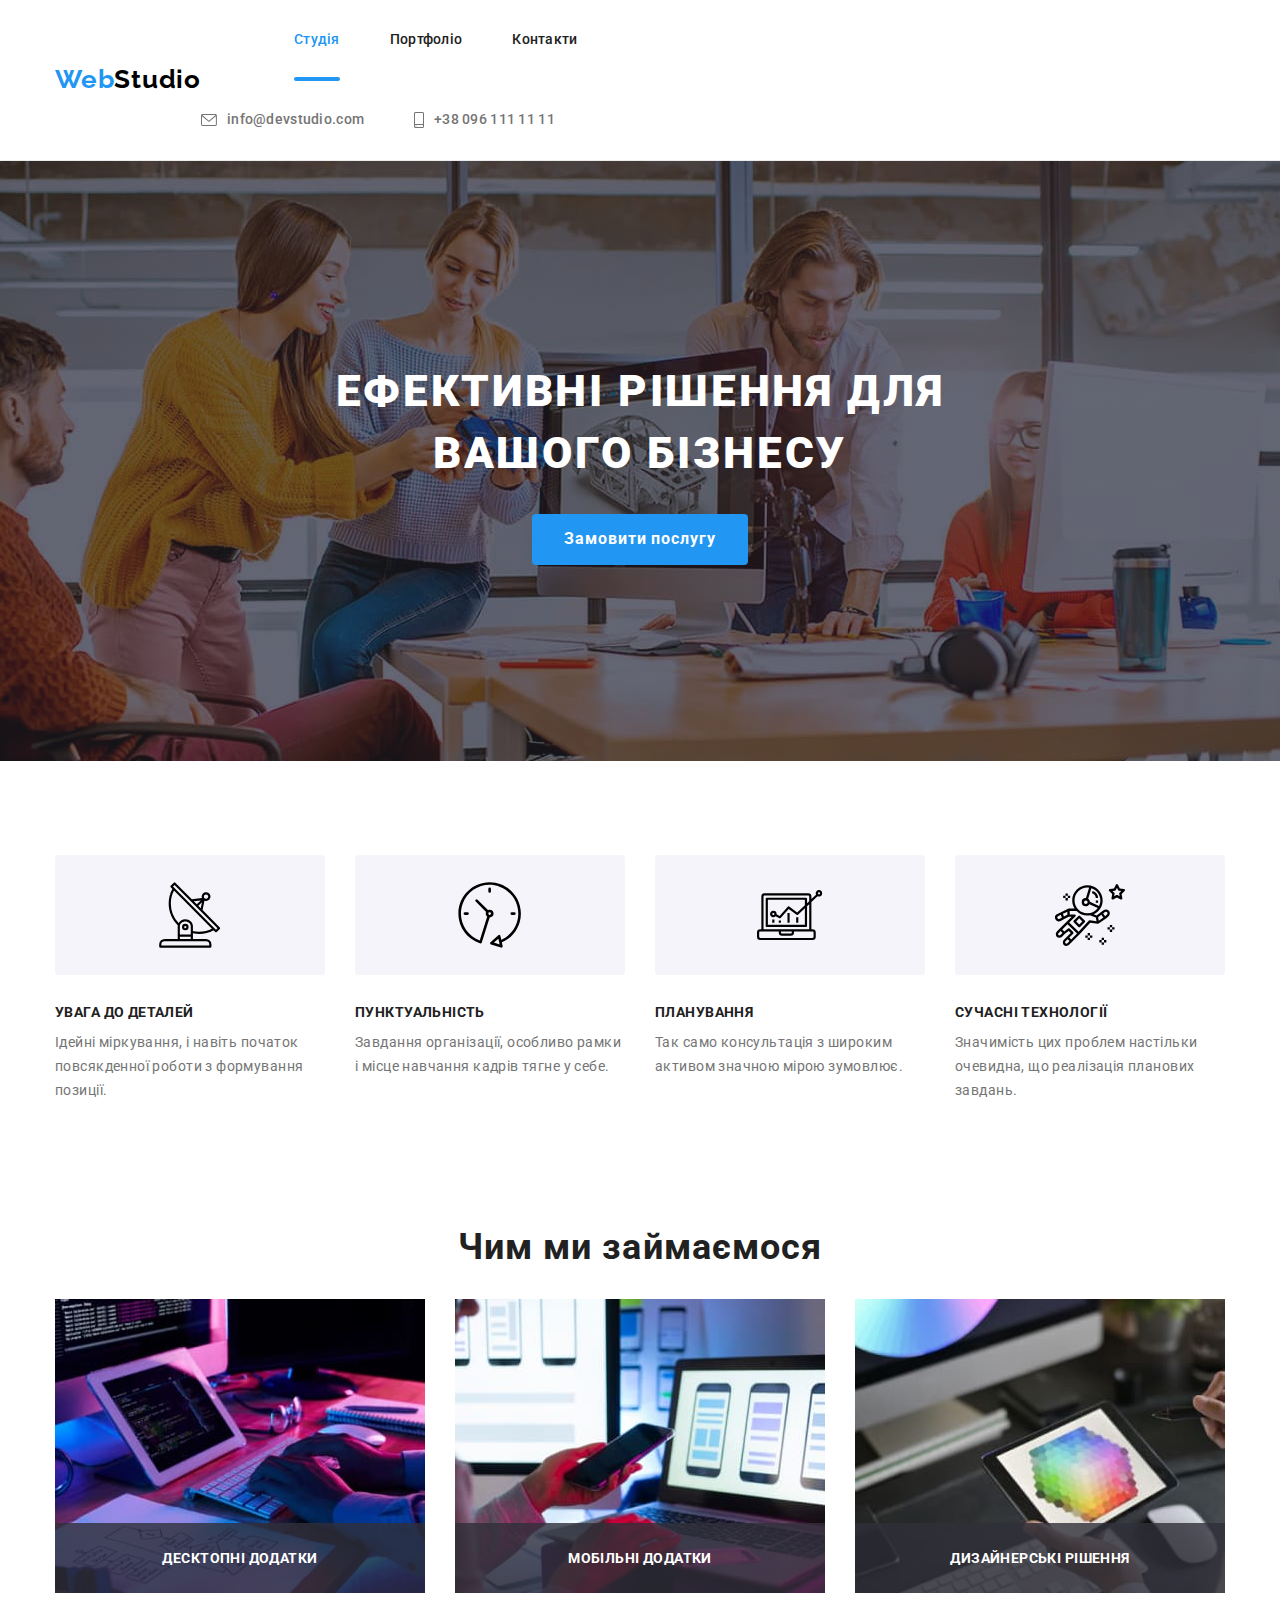
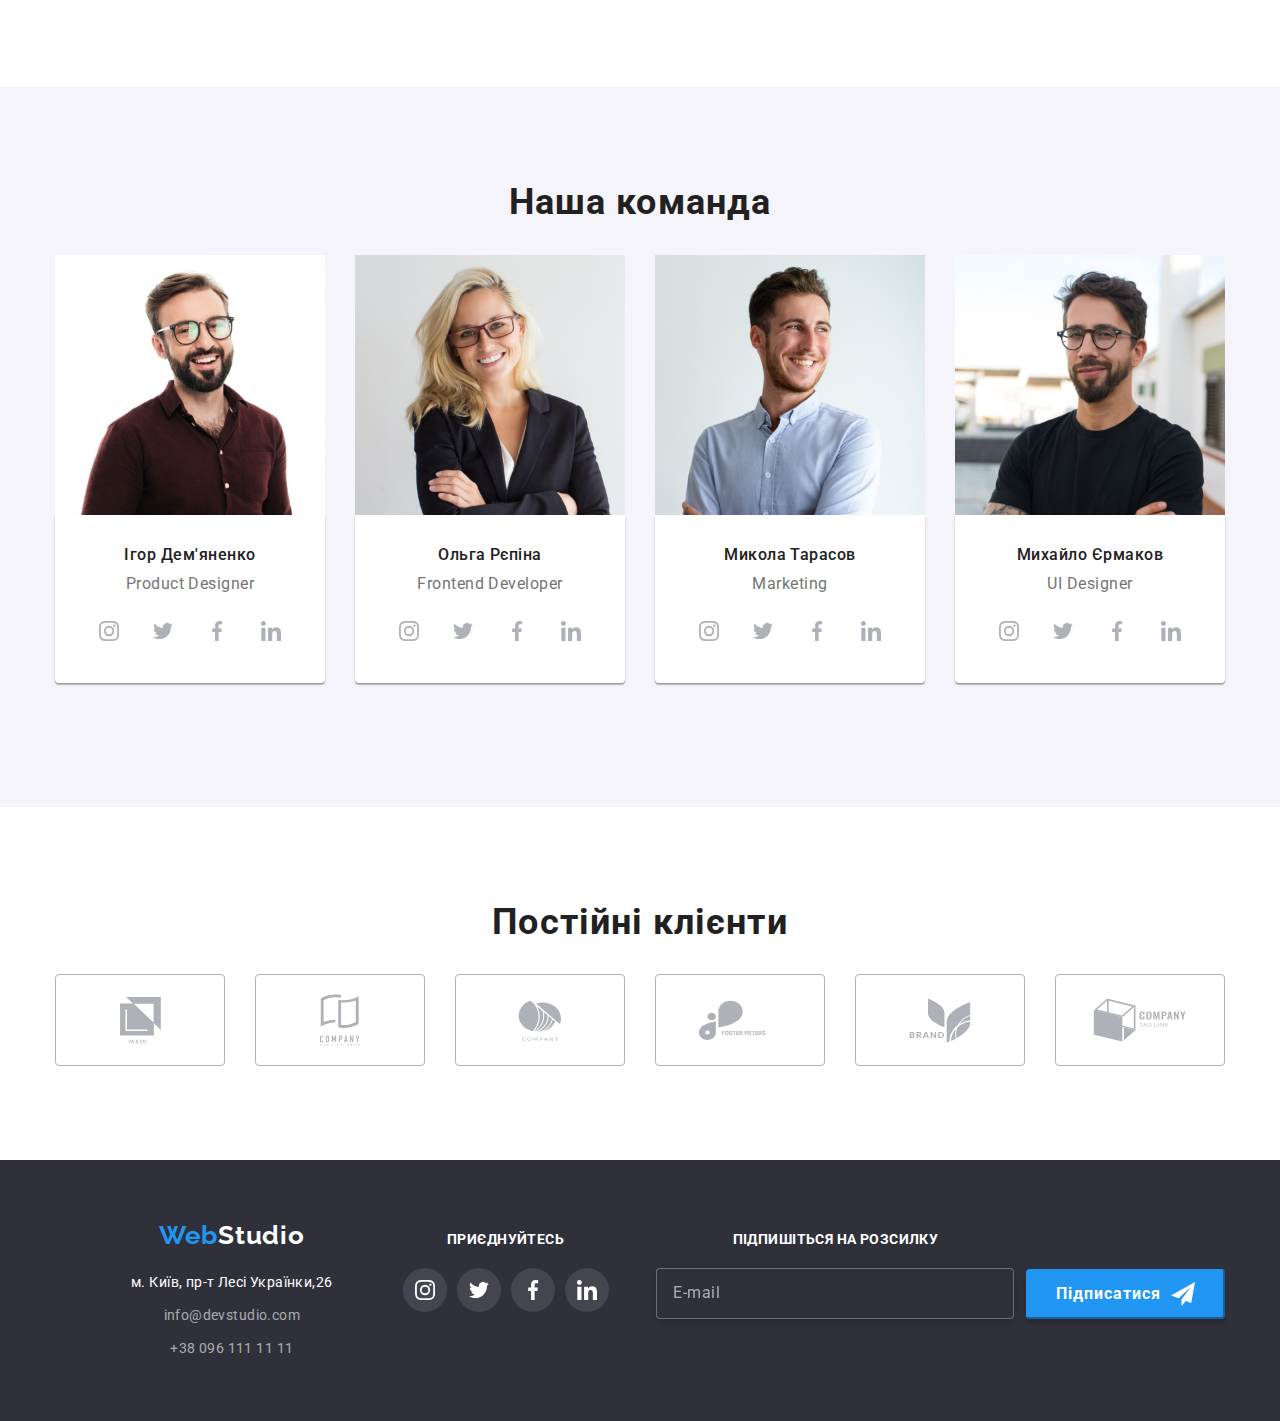
==== commit dce61d87: "Продвинулся в мобайл меню" ====
--- a/index.html
+++ b/index.html
@@ -18,8 +18,8 @@
   <body>
     <header class="header">
       <div class="container header__main">
-        <a href="./index.html" class="header__logo"><span class="web">Web</span>Studio</a>
-        <div class="header__info">
+        <div class="header__mobileopen">
+          <a href="./index.html" class="header__logo"><span class="web">Web</span>Studio</a>
           <button type="button" class="header__menu-button js-open-menu"
             aria-expanded="false"
             aria-controls="mobile-menu">
@@ -27,6 +27,7 @@
               <use class="header__icon-menu" href="./images/icons.svg#menu"></use>
             </svg>
           </button>
+        </div>
         <div class="header__menu">
           <ul class="header__site-nav list">
             <li class="header__items">
@@ -56,7 +57,6 @@
             </li>
           </ul>
       </div>        
-        </div>
         </div>
     </header>
 
@@ -80,7 +80,15 @@
         </ul>
         <ul class="header__contacts list">
           <li class="header__item">
-            <a href="mailto:info@devstudio.com" class="header__meltel">
+            <a href="tel:+380961111111" class="header__meltel">
+              <svg width="10px" height="16px" class="header__icons">
+                <use href="./images/icons.svg#smartphone"></use>
+              </svg>
+              +38 096 111 11 11</a
+            >
+          </li>
+          <li class="header__item">
+            <a href="mailto:info@devstudio.com" class="header__meltel header__mel">
               <svg width="16px" height="12px" class="header__icons">
                 <use href="./images/icons.svg#envelope"></use>
               </svg>
@@ -88,14 +96,6 @@
             >
           </li>
           <!--pointers-->
-          <li class="header__item">
-            <a href="tel:+380961111111" class="header__meltel">
-              <svg width="10px" height="16px" class="header__icons">
-                <use href="./images/icons.svg#smartphone"></use>
-              </svg>
-              +38 096 111 11 11</a
-            >
-          </li>
         </ul>
       </div>
     </div>
--- a/css/main.min.css
+++ b/css/main.min.css
@@ -1 +1 @@
-:root{--primary-text-color: #757575;--accent-color: #2196f3;--white: #ffffff;--black: #000000;--background: #2f303a;--title: #212121;--button: #f5f4fa;--footer-meltel: rgba(255, 255, 255, 0.6);--button-inactive: #188ce8;--icons: #afb1b8;--icons-foot: rgba(255, 255, 255, 0.1);--transition-duration: 250ms;--transition-timing-function: cubic-bezier(0.4, 0, 0.2, 1)}.visually-hidden{position:absolute;white-space:nowrap;width:1px;height:1px;overflow:hidden;border:0;padding:0;clip:rect(0 0 0 0);-webkit-clip-path:inset(50%);clip-path:inset(50%);margin:-1px}.list{padding:0;margin:0;list-style:none}p,h1,h2,h3,ul{padding:0;margin:0}body{color:var(--primary-text-color);background-color:var(--white);font-family:Roboto,sans-serif}.web{color:var(--accent-color)}input,textarea{outline:none}.section{padding-top:60px;padding-bottom:60px}@media screen and (min-width: 1200px){.section{padding-top:94px;padding-bottom:94px}}.flex{display:-webkit-box;display:-ms-flexbox;display:flex;-ms-flex-wrap:wrap;flex-wrap:wrap}@media screen and (min-width: 1200px){.flex{display:-webkit-box;display:-ms-flexbox;display:flex}}.title{margin-bottom:30px;color:var(--title);font-weight:700;font-size:28px;line-height:1.18;text-align:center;letter-spacing:.03em}@media screen and (min-width: 1200px){.title{margin-bottom:30px;font-size:36px;line-height:1.2}}.container{margin-left:auto;margin-right:auto;padding-left:15px;padding-right:15px}@media screen and (min-width: 480px){.container{width:480px}}@media screen and (min-width: 768px){.container{width:768px}}@media screen and (min-width: 1200px){.container{width:1200px}}.overlay{max-width:1600px;margin-left:auto;margin-right:auto;height:400px;background-image:-webkit-gradient(linear, left top, right top, from(rgba(47, 48, 58, 0.4)), to(rgba(47, 48, 58, 0.4))),url(../images/heromobile.jpg);background-image:linear-gradient(to right, rgba(47, 48, 58, 0.4), rgba(47, 48, 58, 0.4)),url(../images/heromobile.jpg);background-repeat:no-repeat;background-position:center;background-size:cover}@media screen and (min-width: 768px){.overlay{height:400px;background-image:-webkit-gradient(linear, left top, right top, from(rgba(47, 48, 58, 0.4)), to(rgba(47, 48, 58, 0.4))),url(../images/herotablet.jpg);background-image:linear-gradient(to right, rgba(47, 48, 58, 0.4), rgba(47, 48, 58, 0.4)),url(../images/herotablet.jpg)}}@media screen and (min-width: 1200px){.overlay{height:600px;background-image:-webkit-gradient(linear, left top, right top, from(rgba(47, 48, 58, 0.4)), to(rgba(47, 48, 58, 0.4))),url(../images/herodesktop.jpg);background-image:linear-gradient(to right, rgba(47, 48, 58, 0.4), rgba(47, 48, 58, 0.4)),url(../images/herodesktop.jpg)}}.header{border-bottom:1px solid #ececec}.header__nav,.header__main{display:-webkit-box;display:-ms-flexbox;display:flex;-webkit-box-pack:justify;-ms-flex-pack:justify;justify-content:space-between}@media screen and (min-width: 1200px){.header__nav,.header__main{display:-webkit-box;display:-ms-flexbox;display:flex;-webkit-box-align:center;-ms-flex-align:center;align-items:center}}.header__menu-button{display:-webkit-inline-box;display:-ms-inline-flexbox;display:inline-flex;margin:0;padding:0;border:none;background-color:var(--white)}.header__menu-button:hover,.header__menu-button:focus{color:var(--accent-color)}.header__icon-menu,.header__icon-cross{fill:currentColor}.menu-container{position:fixed;top:0;left:0;width:100vw;height:100vh;padding:32px;background-color:#3f51b5;z-index:999;-webkit-transform:translateX(100%);transform:translateX(100%);-webkit-transition:-webkit-transform 250ms ease-in-out;transition:-webkit-transform 250ms ease-in-out;transition:transform 250ms ease-in-out;transition:transform 250ms ease-in-out, -webkit-transform 250ms ease-in-out}.menu-container.is-open{-webkit-transform:translateX(0);transform:translateX(0)}.menu-container .header__menu-button{position:absolute;top:16px;right:16px;color:#fff}@media(max-width: 767px){.header__menu{display:none}}@media(min-width: 768px){.header__menu-button{display:none}}.header__logo{color:var(--black);font-family:"Raleway",sans-serif;font-style:normal;font-weight:700;font-size:24px;line-height:1.17;letter-spacing:.03em;text-decoration:none;margin-top:16px;margin-bottom:16px}@media screen and (min-width: 1200px){.header__logo{font-size:26px;line-height:1.2}}.header__menu-button{margin-top:10px;margin-bottom:10px}@media screen and (min-width: 1200px){.header__site-nav{display:-webkit-box;display:-ms-flexbox;display:flex;margin-left:93px}}@media screen and (min-width: 1200px){.header__items:not(:last-child){margin-right:50px}}.header__link{position:relative;display:block;color:var(--title);font-weight:500;font-size:14px;line-height:1.14;letter-spacing:.02em;text-decoration:none;-webkit-transition:color var(--transition-duration) var(--transition-timing-function);transition:color var(--transition-duration) var(--transition-timing-function)}.header__link:hover,.header__link:focus{color:var(--accent-color)}.header__link--current{color:var(--accent-color)}@media screen and (min-width: 1200px){.header__link{padding-top:32px;padding-bottom:32px}}.header__contacts{margin-left:auto}@media screen and (min-width: 1200px){.header__contacts{display:-webkit-box;display:-ms-flexbox;display:flex}}@media screen and (min-width: 1200px){.header__item:not(:last-child){margin-right:50px}}.header__meltel{color:var(--primary-text-color);font-weight:500;font-size:14px;line-height:1.14;letter-spacing:.02em;text-decoration:none;-webkit-transition:color var(--transition-duration) var(--transition-timing-function);transition:color var(--transition-duration) var(--transition-timing-function)}.header__meltel:hover,.header__meltel:focus{color:var(--accent-color)}@media screen and (min-width: 1200px){.header__meltel{padding-top:32px;padding-bottom:32px;display:-webkit-box;display:-ms-flexbox;display:flex;-webkit-box-align:center;-ms-flex-align:center;align-items:center}}.header__icons{fill:currentColor}@media screen and (min-width: 1200px){.header__icons{margin-right:10px}}.main__hero{background-color:var(--background);text-align:center;padding-top:118px;padding-bottom:118px}@media screen and (min-width: 1200px){.main__hero{padding-top:200px;padding-bottom:200px}}.main__title{color:var(--white);font-weight:900;text-align:center;letter-spacing:.06em;text-transform:uppercase;margin-bottom:30px;font-size:26px;line-height:1.6}@media screen and (min-width: 1200px){.main__title{font-size:44px;line-height:1.4}}.main__button{display:inline-block;border-radius:4px;border:var(--accent-color);padding:10px 24px;min-width:200px;color:var(--white);background-color:var(--accent-color);cursor:pointer;font-family:inherit;font-weight:700;font-size:16px;line-height:1.9;margin:0 auto;text-align:center;letter-spacing:.06em;-webkit-transition:background-color var(--transition-duration) var(--transition-timing-function);transition:background-color var(--transition-duration) var(--transition-timing-function)}.main__button:hover,.main__button:focus{background-color:var(--button-inactive)}@media screen and (min-width: 1200px){.main__button{padding:10px 32px;min-width:216px}}@media screen and (min-width: 768px){.features__item{width:354px}}@media screen and (min-width: 1200px){.features__item{width:270px}}.features__item:not(:last-child){margin-bottom:30px}@media screen and (min-width: 1200px){.features__item:not(:last-child){margin-right:30px}}@media screen and (min-width: 768px){.features__item:nth-child(3),.features__item:nth-child(4){margin-bottom:0}}@media screen and (min-width: 768px){.features__item:nth-child(2n+1){margin-right:30px}}.features__boxes{background-color:var(--button);border-radius:4px;margin-bottom:30px;height:120px;display:-webkit-box;display:-ms-flexbox;display:flex;-webkit-box-pack:center;-ms-flex-pack:center;justify-content:center;-webkit-box-align:center;-ms-flex-align:center;align-items:center}.features__item-title{margin-bottom:10px;color:var(--title);font-weight:700;font-size:14px;line-height:1.14;letter-spacing:.03em;text-transform:uppercase;text-align:center}@media screen and (min-width: 1200px){.features__item-title{text-align:left}}.features__description{font-weight:400;font-size:14px;line-height:1.7;letter-spacing:.03em}@media screen and (min-width: 1200px){.features__description{margin-bottom:0}}.offer{padding-top:0}@media screen and (max-width: 1199px){.offer{display:none}}.offer__picture{position:relative}.offer__picture:not(:last-child){margin-right:30px}.offer__image{display:block}.offer__description{position:absolute;bottom:0;left:0;width:100%;height:70px;display:-webkit-box;display:-ms-flexbox;display:flex;-webkit-box-pack:center;-ms-flex-pack:center;justify-content:center;-webkit-box-align:center;-ms-flex-align:center;align-items:center;font-weight:700;font-size:14px;line-height:1.14;letter-spacing:.03em;text-transform:uppercase;color:#fff;background:rgba(47,48,58,.8)}.team{background-color:var(--button)}.team__name{margin-bottom:10px;color:var(--title);font-weight:500;font-size:16px;line-height:1.2;text-align:center;letter-spacing:.03em}.team__picture{display:block;width:450px}@media screen and (min-width: 768px){.team__picture{width:354px}}@media screen and (min-width: 1200px){.team__picture{width:270px}}.team__position{margin-bottom:16px;font-weight:400;font-size:16px;line-height:1.2;text-align:center;letter-spacing:.03em}@media screen and (min-width: 768px){.team__workers:nth-child(2n+1){margin-right:30px}}@media screen and (max-width: 767px){.team__workers:not(:last-child){margin-bottom:30px}}@media screen and (min-width: 1200px){.team__workers:not(:last-child){margin-right:30px}}@media screen and (min-width: 768px){.team__workers:nth-child(1),.team__workers:nth-child(2){margin-bottom:30px}}.team__social-link{display:-webkit-box;display:-ms-flexbox;display:flex;margin:0;gap:10px;-webkit-box-pack:center;-ms-flex-pack:center;justify-content:center}.team__link{display:-webkit-box;display:-ms-flexbox;display:flex;width:44px;height:44px;border-radius:50%;-webkit-box-pack:center;-ms-flex-pack:center;justify-content:center;-webkit-box-align:center;-ms-flex-align:center;align-items:center;-webkit-transition:background-color var(--transition-duration) var(--transition-timing-function);transition:background-color var(--transition-duration) var(--transition-timing-function)}.team__link:hover{background-color:var(--accent-color)}.team__link:focus{background-color:var(--accent-color)}.team__social-networks{fill:var(--icons);-webkit-transition:fill var(--transition-duration) var(--transition-timing-function);transition:fill var(--transition-duration) var(--transition-timing-function)}.team__link:focus .team__social-networks{fill:var(--white)}.team__link:hover .team__social-networks{fill:var(--white)}.team__description{padding-top:30px;padding-bottom:30px;width:450px;background:#fff;-webkit-box-shadow:0px 1px 3px rgba(0,0,0,.12),0px 1px 1px rgba(0,0,0,.14),0px 2px 1px rgba(0,0,0,.2);box-shadow:0px 1px 3px rgba(0,0,0,.12),0px 1px 1px rgba(0,0,0,.14),0px 2px 1px rgba(0,0,0,.2);border-radius:0px 0px 4px 4px;text-align:center}@media screen and (min-width: 768px){.team__description{width:354px}}@media screen and (min-width: 1200px){.team__description{width:270px}}@media screen and (min-width: 1200px){.companies__list{-webkit-box-pack:justify;-ms-flex-pack:justify;justify-content:space-between}}@media screen and (max-width: 767px){.companies__li:nth-child(2n+1){margin-right:30px}}@media screen and (max-width: 767px){.companies__li:nth-child(-n+4){margin-bottom:30px}}@media screen and (min-width: 767px)and (max-width: 1199px){.companies__li:nth-child(-n+3){margin-bottom:30px}}@media screen and (min-width: 767px)and (max-width: 1199px){.companies__li:nth-child(-n+2),.companies__li:nth-child(5),.companies__li:nth-child(4){margin-right:30px}}.companies__link{display:-webkit-box;display:-ms-flexbox;display:flex;width:210px;height:92px;-webkit-box-align:center;-ms-flex-align:center;align-items:center;-webkit-box-pack:center;-ms-flex-pack:center;justify-content:center;color:var(--icons);border:1px solid #afb1b8;border-radius:4px;-webkit-transition:color var(--transition-duration) var(--transition-timing-function),border-color var(--transition-duration) var(--transition-timing-function);transition:color var(--transition-duration) var(--transition-timing-function),border-color var(--transition-duration) var(--transition-timing-function)}.companies__link:hover,.companies__link:focus{color:var(--accent-color);border-color:var(--accent-color)}@media screen and (min-width: 768px){.companies__link{width:226px}}@media screen and (min-width: 1200px){.companies__link{width:170px}}.companies__icon{fill:currentColor}.footer{text-align:center;padding-top:60px;padding-bottom:60px;background:var(--background)}.footer__logo{display:inline-block;margin-bottom:28px;color:var(--white);font-family:"Raleway",sans-serif;font-style:normal;font-weight:700;font-size:24px;line-height:1.17;letter-spacing:.03em;text-decoration:none}@media screen and (min-width: 1200px){.footer__logo{font-size:26px;line-height:1.2;margin-bottom:20px}}@media screen and (min-width: 768px){.footer__firstdiv{margin-left:76px}}.footer__address{font-family:Roboto,sans-serif;font-style:normal;font-weight:400;font-size:14px;line-height:1.7;letter-spacing:.03em}.footer__map-link{color:var(--white);text-decoration:none;-webkit-transition:color var(--transition-duration) var(--transition-timing-function);transition:color var(--transition-duration) var(--transition-timing-function)}.footer__map-link:hover,.footer__map-link:focus{color:var(--accent-color)}.footer__meltel{color:var(--footer-meltel);text-decoration:none;-webkit-transition:color var(--transition-duration) var(--transition-timing-function);transition:color var(--transition-duration) var(--transition-timing-function)}.footer__meltel:hover,.footer__meltel:focus{color:var(--accent-color)}.footer__map:not(:last-child){margin-bottom:12px}@media screen and (min-width: 1200px){.footer__map:not(:last-child){margin-bottom:9px}}@media screen and (min-width: 768px){.footer__flex{display:-webkit-box;display:-ms-flexbox;display:flex;-ms-flex-wrap:wrap;flex-wrap:wrap;-webkit-box-align:baseline;-ms-flex-align:baseline;align-items:baseline}}@media screen and (min-width: 1200px){.footer__flex{display:-webkit-box;display:-ms-flexbox;display:flex;-webkit-box-align:baseline;-ms-flex-align:baseline;align-items:baseline}}.footer__sociallinks{display:-webkit-box;display:-ms-flexbox;display:flex}.footer__join{margin-top:60px;margin-bottom:60px}@media screen and (min-width: 768px){.footer__join{margin-left:165px;margin-top:0;margin-bottom:0}}@media screen and (min-width: 1200px){.footer__join{margin-left:70px}}.footer__join-header{font-family:"Roboto";font-style:normal;font-weight:700;font-size:14px;line-height:1.14;letter-spacing:.03em;text-transform:uppercase;color:var(--white);margin-bottom:20px}.footer__sociallinks{display:-webkit-box;display:-ms-flexbox;display:flex;margin:0;gap:10px;-webkit-box-pack:center;-ms-flex-pack:center;justify-content:center}.footer__socialicon{display:-webkit-box;display:-ms-flexbox;display:flex;width:44px;height:44px;border-radius:50%;background-color:var(--icons-foot);-webkit-box-pack:center;-ms-flex-pack:center;justify-content:center;-webkit-box-align:center;-ms-flex-align:center;align-items:center;-webkit-transition:background-color var(--transition-duration) var(--transition-timing-function);transition:background-color var(--transition-duration) var(--transition-timing-function)}.footer__socialicon:hover,.footer__socialicon:focus{background-color:var(--accent-color)}.footer__socialnetworks{fill:var(--white);-webkit-transition:fill 250ms cubic-bezier(0.4, 0, 0.2, 1);transition:fill 250ms cubic-bezier(0.4, 0, 0.2, 1)}.footer__socialicon:focus .footer__socialnetworks{fill:var(--white)}.footer__socialicon:hover .footer__socialnetworks{fill:var(--white)}@media screen and (min-width: 768px)and (max-width: 1199px){.footer__mailing-list{margin:auto;margin-top:60px}}@media screen and (min-width: 1200px){.footer__mailing-list{margin-left:auto}}@media screen and (min-width: 1200px){.footer__form{display:-webkit-box;display:-ms-flexbox;display:flex}}.footer__form-title{font-weight:700;font-size:14px;line-height:1.14;letter-spacing:.03em;text-transform:uppercase;color:var(--white);margin-bottom:20px}.footer__input{width:100%;border:1px solid rgba(255,255,255,.3);-webkit-filter:drop-shadow(0px 4px 4px rgba(0, 0, 0, 0.15));filter:drop-shadow(0px 4px 4px rgba(0, 0, 0, 0.15));border-radius:4px;padding:15.2px 16px;background:var(--background);margin-bottom:20px}.footer__input::-webkit-input-placeholder{font-weight:400;font-size:16px;line-height:1.25;letter-spacing:.03em;color:rgba(255,255,255,.6)}.footer__input::-moz-placeholder{font-weight:400;font-size:16px;line-height:1.25;letter-spacing:.03em;color:rgba(255,255,255,.6)}.footer__input:-ms-input-placeholder{font-weight:400;font-size:16px;line-height:1.25;letter-spacing:.03em;color:rgba(255,255,255,.6)}.footer__input::-ms-input-placeholder{font-weight:400;font-size:16px;line-height:1.25;letter-spacing:.03em;color:rgba(255,255,255,.6)}.footer__input::placeholder{font-weight:400;font-size:16px;line-height:1.25;letter-spacing:.03em;color:rgba(255,255,255,.6)}.footer__input:focus{color:var(--white)}@media screen and (min-width: 768px){.footer__input{width:450px}}@media screen and (min-width: 1200px){.footer__input{width:358px;margin-bottom:0}}.footer__submit-but{background-color:var(--accent-color);-webkit-box-shadow:0px 4px 4px rgba(0,0,0,.15);box-shadow:0px 4px 4px rgba(0,0,0,.15);border-radius:4px;border-color:var(--accent-color);font-weight:700;font-size:16px;line-height:1.9;text-align:center;letter-spacing:.06em;color:#fff;padding:10px 28px;display:-webkit-box;display:-ms-flexbox;display:flex;-webkit-box-align:center;-ms-flex-align:center;align-items:center;margin:auto;height:50px;cursor:pointer;-webkit-transition:background-color var(--transition-duration) var(--transition-timing-function);transition:background-color var(--transition-duration) var(--transition-timing-function)}.footer__submit-but:hover,.footer__submit-but:focus{background-color:#188ce8}@media screen and (min-width: 1200px){.footer__submit-but{margin:0;-ms-flex-item-align:end;align-self:flex-end;margin-left:12px}}.footer__submit-icon{fill:var(--white);margin-left:10px}.backdrop{position:fixed;top:0;left:0;width:100%;height:100%;background-color:rgba(0,0,0,.2);opacity:1;-webkit-transition:opacity var(--transition-duration) var(--transition-timing-function),visibility var(--transition-duration) var(--transition-timing-function);transition:opacity var(--transition-duration) var(--transition-timing-function),visibility var(--transition-duration) var(--transition-timing-function)}.backdrop.is-hidden{visibility:hidden;opacity:0;pointer-events:none}.modal{position:absolute;top:50%;left:50%;-webkit-transform:translate(-50%, -50%);transform:translate(-50%, -50%);min-width:450px;background:#fff;-webkit-box-shadow:0px 1px 3px rgba(0,0,0,.12),0px 1px 1px rgba(0,0,0,.14),0px 2px 1px rgba(0,0,0,.2);box-shadow:0px 1px 3px rgba(0,0,0,.12),0px 1px 1px rgba(0,0,0,.14),0px 2px 1px rgba(0,0,0,.2);border-radius:4px;padding:40px}@media screen and (min-width: 1200px){.modal{min-width:528px}}.modal__button{position:absolute;color:#000;top:8px;right:8px;padding:0;border:1px solid rgba(0,0,0,.1);background-color:#fff;width:30px;height:30px;border-radius:50%;cursor:pointer;-webkit-transition:fill var(--transition-duration) var(--transition-timing-function);transition:fill var(--transition-duration) var(--transition-timing-function)}.modal__button:hover,.modal__button:focus{fill:var(--accent-color)}.modal__title{font-weight:700;font-size:20px;line-height:1.5;text-align:center;letter-spacing:.03em;color:var(--title);margin-bottom:12px}@media screen and (min-width: 1200px){.modal__title{line-height:1.15}}.modal__form{display:-webkit-box;display:-ms-flexbox;display:flex;-webkit-box-align:center;-ms-flex-align:center;align-items:center;-webkit-box-orient:vertical;-webkit-box-direction:normal;-ms-flex-direction:column;flex-direction:column}.modal__parent-form-field{width:100%}.modal__form-field{display:-webkit-box;display:-ms-flexbox;display:flex;-webkit-box-orient:vertical;-webkit-box-direction:normal;-ms-flex-direction:column;flex-direction:column;width:100%}.modal__form-field:not(:last-child){margin-bottom:10px}.modal__form-field:last-child{margin-bottom:20px}.modal__input{margin:0;padding:11px 12px 11px 42px;border:1px solid rgba(33,33,33,.2);border-radius:4px;width:100%;-webkit-transition:border-color var(--transition-duration) var(--transition-timing-function);transition:border-color var(--transition-duration) var(--transition-timing-function)}.modal__input:focus,.modal__input:hover{border:1px solid var(--accent-color)}.modal__input-modal{position:relative}.modal__text-area{margin:0;padding:12px 16px;border:1px solid rgba(33,33,33,.2);border-radius:4px;-webkit-transition:border-color var(--transition-duration) var(--transition-timing-function);transition:border-color var(--transition-duration) var(--transition-timing-function)}.modal__text-area::-webkit-input-placeholder{font-weight:400;font-size:12px;line-height:1.17;letter-spacing:.01em;color:rgba(117,117,117,.5)}.modal__text-area::-moz-placeholder{font-weight:400;font-size:12px;line-height:1.17;letter-spacing:.01em;color:rgba(117,117,117,.5)}.modal__text-area:-ms-input-placeholder{font-weight:400;font-size:12px;line-height:1.17;letter-spacing:.01em;color:rgba(117,117,117,.5)}.modal__text-area::-ms-input-placeholder{font-weight:400;font-size:12px;line-height:1.17;letter-spacing:.01em;color:rgba(117,117,117,.5)}.modal__text-area::placeholder{font-weight:400;font-size:12px;line-height:1.17;letter-spacing:.01em;color:rgba(117,117,117,.5)}.modal__text-area:focus,.modal__text-area:hover{border:1px solid var(--accent-color)}.modal__label{font-weight:400;font-size:12px;line-height:14px;letter-spacing:.01em;color:var(--primary-text-color);margin-bottom:4px}.modal__icons{position:absolute;fill:#000;left:12px;top:50%;-webkit-transform:translateY(-50%);transform:translateY(-50%);-webkit-transition:fill var(--transition-duration) var(--transition-timing-function);transition:fill var(--transition-duration) var(--transition-timing-function)}.modal__input-modal:focus-within>.modal__icons,.modal__input-modal:hover>.modal__icons{fill:var(--accent-color)}.modal__checkbox-input{-webkit-appearance:none;-moz-appearance:none;appearance:none;position:absolute}.modal__checkbox{margin:0 auto 30px auto;display:-webkit-box;display:-ms-flexbox;display:flex;-webkit-box-pack:center;-ms-flex-pack:center;justify-content:center;-webkit-box-align:center;-ms-flex-align:center;align-items:center}.modal__checkbox-icon{border:2px solid #212121;border-radius:2px;margin-right:9px;fill:none;-webkit-transition:border-color var(--transition-duration) var(--transition-timing-function),fill var(--transition-duration) var(--transition-timing-function),background-color var(--transition-duration) var(--transition-timing-function);transition:border-color var(--transition-duration) var(--transition-timing-function),fill var(--transition-duration) var(--transition-timing-function),background-color var(--transition-duration) var(--transition-timing-function)}.modal__checkbox-input:checked+.modal__checkbox-icon{border-color:var(--accent-color);background-color:var(--accent-color);fill:var(--white)}.modal__checkbox-label{font-weight:400;font-size:12px;line-height:1.17;letter-spacing:.03em;color:var(--primary-text-color)}@media screen and (min-width: 1200px){.modal__checkbox-label{font-size:14px;line-height:1.7}}.modal__link{-webkit-text-decoration-line:underline;text-decoration-line:underline;color:var(--accent-color)}.modal__text-area{resize:none}.modal__submit-button{padding:10px 52px;font-weight:700;font-size:16px;line-height:30px;display:-webkit-box;display:-ms-flexbox;display:flex;-webkit-box-align:center;-ms-flex-align:center;align-items:center;text-align:center;letter-spacing:.06em;color:var(--white);background-color:var(--accent-color);-webkit-box-shadow:0px 4px 4px rgba(0,0,0,.15);box-shadow:0px 4px 4px rgba(0,0,0,.15);border-radius:4px;border:var(--accent-color);-webkit-transition:background-color var(--transition-duration) var(--transition-timing-function);transition:background-color var(--transition-duration) var(--transition-timing-function);cursor:pointer}.modal__submit-button:hover,.modal__submit-button:focus{background-color:#188ce8}/*# sourceMappingURL=main.min.css.map */+:root{--primary-text-color: #757575;--accent-color: #2196f3;--white: #ffffff;--black: #000000;--background: #2f303a;--title: #212121;--button: #f5f4fa;--footer-meltel: rgba(255, 255, 255, 0.6);--button-inactive: #188ce8;--icons: #afb1b8;--icons-foot: rgba(255, 255, 255, 0.1);--transition-duration: 250ms;--transition-timing-function: cubic-bezier(0.4, 0, 0.2, 1)}.visually-hidden{position:absolute;white-space:nowrap;width:1px;height:1px;overflow:hidden;border:0;padding:0;clip:rect(0 0 0 0);-webkit-clip-path:inset(50%);clip-path:inset(50%);margin:-1px}.list{padding:0;margin:0;list-style:none}p,h1,h2,h3,ul{padding:0;margin:0}body{color:var(--primary-text-color);background-color:var(--white);font-family:Roboto,sans-serif}.web{color:var(--accent-color)}input,textarea{outline:none}.section{padding-top:60px;padding-bottom:60px}@media screen and (min-width: 1200px){.section{padding-top:94px;padding-bottom:94px}}.flex{display:-webkit-box;display:-ms-flexbox;display:flex;-ms-flex-wrap:wrap;flex-wrap:wrap}@media screen and (min-width: 1200px){.flex{display:-webkit-box;display:-ms-flexbox;display:flex}}.title{margin-bottom:30px;color:var(--title);font-weight:700;font-size:28px;line-height:1.18;text-align:center;letter-spacing:.03em}@media screen and (min-width: 1200px){.title{margin-bottom:30px;font-size:36px;line-height:1.2}}.container{margin-left:auto;margin-right:auto;padding-left:15px;padding-right:15px}@media screen and (min-width: 480px){.container{width:480px}}@media screen and (min-width: 768px){.container{width:768px}}@media screen and (min-width: 1200px){.container{width:1200px}}.overlay{max-width:1600px;margin-left:auto;margin-right:auto;height:400px;background-image:-webkit-gradient(linear, left top, right top, from(rgba(47, 48, 58, 0.4)), to(rgba(47, 48, 58, 0.4))),url(../images/heromobile.jpg);background-image:linear-gradient(to right, rgba(47, 48, 58, 0.4), rgba(47, 48, 58, 0.4)),url(../images/heromobile.jpg);background-repeat:no-repeat;background-position:center;background-size:cover}@media screen and (min-width: 768px){.overlay{height:400px;background-image:-webkit-gradient(linear, left top, right top, from(rgba(47, 48, 58, 0.4)), to(rgba(47, 48, 58, 0.4))),url(../images/herotablet.jpg);background-image:linear-gradient(to right, rgba(47, 48, 58, 0.4), rgba(47, 48, 58, 0.4)),url(../images/herotablet.jpg)}}@media screen and (min-width: 1200px){.overlay{height:600px;background-image:-webkit-gradient(linear, left top, right top, from(rgba(47, 48, 58, 0.4)), to(rgba(47, 48, 58, 0.4))),url(../images/herodesktop.jpg);background-image:linear-gradient(to right, rgba(47, 48, 58, 0.4), rgba(47, 48, 58, 0.4)),url(../images/herodesktop.jpg)}}.header{border-bottom:1px solid #ececec}@media screen and (min-width: 1200px){.header__nav,.header__main{display:-webkit-box;display:-ms-flexbox;display:flex;-webkit-box-align:center;-ms-flex-align:center;align-items:center}}.header__mobileopen{display:-webkit-box;display:-ms-flexbox;display:flex;-webkit-box-pack:justify;-ms-flex-pack:justify;justify-content:space-between;-webkit-box-align:center;-ms-flex-align:center;align-items:center}.header__menu-button{display:-webkit-inline-box;display:-ms-inline-flexbox;display:inline-flex;margin:0;padding:0;border:none;background-color:var(--white)}.header__menu-button:hover .header__icon-menu{fill:var(--accent-color)}.header__menu-button:focus .header__icon-menu{fill:var(--accent-color)}.header__menu-button:hover .header__icon-cross{fill:var(--accent-color)}.header__menu-button:focus .header__icon-cross{fill:var(--accent-color)}.header__icon-menu,.header__icon-cross{-webkit-transition:fill var(--transition-timing-function);transition:fill var(--transition-timing-function)}.menu-container{overflow-y:scroll;position:fixed;top:0;left:0;width:100vw;height:100vh;padding:48px 40px;background-color:var(--white);z-index:999;-webkit-transform:translateY(-100%);transform:translateY(-100%);-webkit-transition:-webkit-transform var(--transition-duration) var(--transition-timing-function);transition:-webkit-transform var(--transition-duration) var(--transition-timing-function);transition:transform var(--transition-duration) var(--transition-timing-function);transition:transform var(--transition-duration) var(--transition-timing-function), -webkit-transform var(--transition-duration) var(--transition-timing-function)}.menu-container.is-open{-webkit-transform:translateY(0);transform:translateY(0)}.menu-container .header__menu-button{position:absolute;top:10px;right:15px;color:var(--black)}@media(max-width: 767px){.header__menu{display:none}}@media(min-width: 768px){.header__menu-button{display:none}}.header__logo{color:var(--black);font-family:"Raleway",sans-serif;font-style:normal;font-weight:700;font-size:24px;line-height:1.17;letter-spacing:.03em;text-decoration:none;margin-top:16px;margin-bottom:16px}@media screen and (min-width: 1200px){.header__logo{font-size:26px;line-height:1.2}}@media screen and (min-width: 1200px){.header__site-nav{display:-webkit-box;display:-ms-flexbox;display:flex;margin-left:93px}}.header__items:not(:last-child){margin-bottom:32px}@media screen and (min-width: 1200px){.header__items:not(:last-child){margin-right:50px;margin-bottom:0}}.header__items:last-child{margin-bottom:306px}@media screen and (min-width: 1200px){.header__items:last-child{margin-bottom:0}}.header__link{position:relative;display:block;color:var(--title);font-weight:500;font-size:40px;line-height:1.18;letter-spacing:.02em;text-decoration:none;-webkit-transition:color var(--transition-duration) var(--transition-timing-function);transition:color var(--transition-duration) var(--transition-timing-function)}.header__link:hover,.header__link:focus{color:var(--accent-color)}@media screen and (min-width: 1200px){.header__link{font-size:14px;line-height:1.14;padding-top:32px;padding-bottom:32px}.header__link::after{display:block;position:absolute;bottom:-1px;left:0;content:"";width:100%;height:4px;background:var(--accent-color);border-radius:2px;opacity:0;-webkit-transition:opacity var(--transition-duration) var(--transition-timing-function);transition:opacity var(--transition-duration) var(--transition-timing-function)}.header__link--current.header__link::after{opacity:1}.header__link--current{color:var(--accent-color)}}.header__contacts{margin-left:auto}@media screen and (min-width: 1200px){.header__contacts{display:-webkit-box;display:-ms-flexbox;display:flex}}@media screen and (min-width: 1200px){.header__item:not(:last-child){margin-right:50px}}.header__meltel{color:var(--accent-color);font-weight:500;font-size:34px;line-height:1.18;letter-spacing:.02em;text-decoration:none;-webkit-transition:color var(--transition-duration) var(--transition-timing-function);transition:color var(--transition-duration) var(--transition-timing-function)}.header__meltel:hover,.header__meltel:focus{color:var(--accent-color)}@media screen and (min-width: 1200px){.header__meltel{color:var(--primary-text-color);padding-top:32px;padding-bottom:32px;display:-webkit-box;display:-ms-flexbox;display:flex;-webkit-box-align:center;-ms-flex-align:center;align-items:center;font-size:14px;line-height:1.14}}@media screen and (max-width: 767px){.header__mel{color:var(--primary-text-color);font-size:24px;line-height:1.17;margin-top:32px;margin-bottom:64px}}.header__icons{fill:currentColor;margin-right:10px}@media screen and (max-width: 767px){.header__icons{display:none}}.main__hero{background-color:var(--background);text-align:center;padding-top:118px;padding-bottom:118px}@media screen and (min-width: 1200px){.main__hero{padding-top:200px;padding-bottom:200px}}.main__title{color:var(--white);font-weight:900;text-align:center;letter-spacing:.06em;text-transform:uppercase;margin-bottom:30px;font-size:26px;line-height:1.6}@media screen and (min-width: 1200px){.main__title{font-size:44px;line-height:1.4}}.main__button{display:inline-block;border-radius:4px;border:var(--accent-color);padding:10px 24px;min-width:200px;color:var(--white);background-color:var(--accent-color);cursor:pointer;font-family:inherit;font-weight:700;font-size:16px;line-height:1.9;margin:0 auto;text-align:center;letter-spacing:.06em;-webkit-transition:background-color var(--transition-duration) var(--transition-timing-function);transition:background-color var(--transition-duration) var(--transition-timing-function)}.main__button:hover,.main__button:focus{background-color:var(--button-inactive)}@media screen and (min-width: 1200px){.main__button{padding:10px 32px;min-width:216px}}@media screen and (min-width: 768px){.features__item{width:354px}}@media screen and (min-width: 1200px){.features__item{width:270px}}.features__item:not(:last-child){margin-bottom:30px}@media screen and (min-width: 1200px){.features__item:not(:last-child){margin-right:30px}}@media screen and (min-width: 768px){.features__item:nth-child(3),.features__item:nth-child(4){margin-bottom:0}}@media screen and (min-width: 768px){.features__item:nth-child(2n+1){margin-right:30px}}.features__boxes{background-color:var(--button);border-radius:4px;margin-bottom:30px;height:120px;display:-webkit-box;display:-ms-flexbox;display:flex;-webkit-box-pack:center;-ms-flex-pack:center;justify-content:center;-webkit-box-align:center;-ms-flex-align:center;align-items:center}.features__item-title{margin-bottom:10px;color:var(--title);font-weight:700;font-size:14px;line-height:1.14;letter-spacing:.03em;text-transform:uppercase;text-align:center}@media screen and (min-width: 1200px){.features__item-title{text-align:left}}.features__description{font-weight:400;font-size:14px;line-height:1.7;letter-spacing:.03em}@media screen and (min-width: 1200px){.features__description{margin-bottom:0}}.offer{padding-top:0}@media screen and (max-width: 1199px){.offer{display:none}}.offer__picture{position:relative}.offer__picture:not(:last-child){margin-right:30px}.offer__image{display:block}.offer__description{position:absolute;bottom:0;left:0;width:100%;height:70px;display:-webkit-box;display:-ms-flexbox;display:flex;-webkit-box-pack:center;-ms-flex-pack:center;justify-content:center;-webkit-box-align:center;-ms-flex-align:center;align-items:center;font-weight:700;font-size:14px;line-height:1.14;letter-spacing:.03em;text-transform:uppercase;color:#fff;background:rgba(47,48,58,.8)}.team{background-color:var(--button)}.team__name{margin-bottom:10px;color:var(--title);font-weight:500;font-size:16px;line-height:1.2;text-align:center;letter-spacing:.03em}.team__picture{display:block;width:450px}@media screen and (min-width: 768px){.team__picture{width:354px}}@media screen and (min-width: 1200px){.team__picture{width:270px}}.team__position{margin-bottom:16px;font-weight:400;font-size:16px;line-height:1.2;text-align:center;letter-spacing:.03em}@media screen and (min-width: 768px){.team__workers:nth-child(2n+1){margin-right:30px}}@media screen and (max-width: 767px){.team__workers:not(:last-child){margin-bottom:30px}}@media screen and (min-width: 1200px){.team__workers:not(:last-child){margin-right:30px}}@media screen and (min-width: 768px){.team__workers:nth-child(1),.team__workers:nth-child(2){margin-bottom:30px}}.team__social-link{display:-webkit-box;display:-ms-flexbox;display:flex;margin:0;gap:10px;-webkit-box-pack:center;-ms-flex-pack:center;justify-content:center}.team__link{display:-webkit-box;display:-ms-flexbox;display:flex;width:44px;height:44px;border-radius:50%;-webkit-box-pack:center;-ms-flex-pack:center;justify-content:center;-webkit-box-align:center;-ms-flex-align:center;align-items:center;-webkit-transition:background-color var(--transition-duration) var(--transition-timing-function);transition:background-color var(--transition-duration) var(--transition-timing-function)}.team__link:hover{background-color:var(--accent-color)}.team__link:focus{background-color:var(--accent-color)}.team__social-networks{fill:var(--icons);-webkit-transition:fill var(--transition-duration) var(--transition-timing-function);transition:fill var(--transition-duration) var(--transition-timing-function)}.team__link:focus .team__social-networks{fill:var(--white)}.team__link:hover .team__social-networks{fill:var(--white)}.team__description{padding-top:30px;padding-bottom:30px;width:450px;background:#fff;-webkit-box-shadow:0px 1px 3px rgba(0,0,0,.12),0px 1px 1px rgba(0,0,0,.14),0px 2px 1px rgba(0,0,0,.2);box-shadow:0px 1px 3px rgba(0,0,0,.12),0px 1px 1px rgba(0,0,0,.14),0px 2px 1px rgba(0,0,0,.2);border-radius:0px 0px 4px 4px;text-align:center}@media screen and (min-width: 768px){.team__description{width:354px}}@media screen and (min-width: 1200px){.team__description{width:270px}}@media screen and (min-width: 1200px){.companies__list{-webkit-box-pack:justify;-ms-flex-pack:justify;justify-content:space-between}}@media screen and (max-width: 767px){.companies__li:nth-child(2n+1){margin-right:30px}}@media screen and (max-width: 767px){.companies__li:nth-child(-n+4){margin-bottom:30px}}@media screen and (min-width: 767px)and (max-width: 1199px){.companies__li:nth-child(-n+3){margin-bottom:30px}}@media screen and (min-width: 767px)and (max-width: 1199px){.companies__li:nth-child(-n+2),.companies__li:nth-child(5),.companies__li:nth-child(4){margin-right:30px}}.companies__link{display:-webkit-box;display:-ms-flexbox;display:flex;width:210px;height:92px;-webkit-box-align:center;-ms-flex-align:center;align-items:center;-webkit-box-pack:center;-ms-flex-pack:center;justify-content:center;color:var(--icons);border:1px solid #afb1b8;border-radius:4px;-webkit-transition:color var(--transition-duration) var(--transition-timing-function),border-color var(--transition-duration) var(--transition-timing-function);transition:color var(--transition-duration) var(--transition-timing-function),border-color var(--transition-duration) var(--transition-timing-function)}.companies__link:hover,.companies__link:focus{color:var(--accent-color);border-color:var(--accent-color)}@media screen and (min-width: 768px){.companies__link{width:226px}}@media screen and (min-width: 1200px){.companies__link{width:170px}}.companies__icon{fill:currentColor}.footer{text-align:center;padding-top:60px;padding-bottom:60px;background:var(--background)}.footer__logo{display:inline-block;margin-bottom:28px;color:var(--white);font-family:"Raleway",sans-serif;font-style:normal;font-weight:700;font-size:24px;line-height:1.17;letter-spacing:.03em;text-decoration:none}@media screen and (min-width: 1200px){.footer__logo{font-size:26px;line-height:1.2;margin-bottom:20px}}@media screen and (min-width: 768px){.footer__firstdiv{margin-left:76px}}.footer__address{font-family:Roboto,sans-serif;font-style:normal;font-weight:400;font-size:14px;line-height:1.7;letter-spacing:.03em}.footer__map-link{color:var(--white);text-decoration:none;-webkit-transition:color var(--transition-duration) var(--transition-timing-function);transition:color var(--transition-duration) var(--transition-timing-function)}.footer__map-link:hover,.footer__map-link:focus{color:var(--accent-color)}.footer__meltel{color:var(--footer-meltel);text-decoration:none;-webkit-transition:color var(--transition-duration) var(--transition-timing-function);transition:color var(--transition-duration) var(--transition-timing-function)}.footer__meltel:hover,.footer__meltel:focus{color:var(--accent-color)}.footer__map:not(:last-child){margin-bottom:12px}@media screen and (min-width: 1200px){.footer__map:not(:last-child){margin-bottom:9px}}@media screen and (min-width: 768px){.footer__flex{display:-webkit-box;display:-ms-flexbox;display:flex;-ms-flex-wrap:wrap;flex-wrap:wrap;-webkit-box-align:baseline;-ms-flex-align:baseline;align-items:baseline}}@media screen and (min-width: 1200px){.footer__flex{display:-webkit-box;display:-ms-flexbox;display:flex;-webkit-box-align:baseline;-ms-flex-align:baseline;align-items:baseline}}.footer__sociallinks{display:-webkit-box;display:-ms-flexbox;display:flex}.footer__join{margin-top:60px;margin-bottom:60px}@media screen and (min-width: 768px){.footer__join{margin-left:165px;margin-top:0;margin-bottom:0}}@media screen and (min-width: 1200px){.footer__join{margin-left:70px}}.footer__join-header{font-family:"Roboto";font-style:normal;font-weight:700;font-size:14px;line-height:1.14;letter-spacing:.03em;text-transform:uppercase;color:var(--white);margin-bottom:20px}.footer__sociallinks{display:-webkit-box;display:-ms-flexbox;display:flex;margin:0;gap:10px;-webkit-box-pack:center;-ms-flex-pack:center;justify-content:center}.footer__socialicon{display:-webkit-box;display:-ms-flexbox;display:flex;width:44px;height:44px;border-radius:50%;background-color:var(--icons-foot);-webkit-box-pack:center;-ms-flex-pack:center;justify-content:center;-webkit-box-align:center;-ms-flex-align:center;align-items:center;-webkit-transition:background-color var(--transition-duration) var(--transition-timing-function);transition:background-color var(--transition-duration) var(--transition-timing-function)}.footer__socialicon:hover,.footer__socialicon:focus{background-color:var(--accent-color)}.footer__socialnetworks{fill:var(--white);-webkit-transition:fill 250ms cubic-bezier(0.4, 0, 0.2, 1);transition:fill 250ms cubic-bezier(0.4, 0, 0.2, 1)}.footer__socialicon:focus .footer__socialnetworks{fill:var(--white)}.footer__socialicon:hover .footer__socialnetworks{fill:var(--white)}@media screen and (min-width: 768px)and (max-width: 1199px){.footer__mailing-list{margin:auto;margin-top:60px}}@media screen and (min-width: 1200px){.footer__mailing-list{margin-left:auto}}@media screen and (min-width: 1200px){.footer__form{display:-webkit-box;display:-ms-flexbox;display:flex}}.footer__form-title{font-weight:700;font-size:14px;line-height:1.14;letter-spacing:.03em;text-transform:uppercase;color:var(--white);margin-bottom:20px}.footer__input{width:100%;border:1px solid rgba(255,255,255,.3);-webkit-filter:drop-shadow(0px 4px 4px rgba(0, 0, 0, 0.15));filter:drop-shadow(0px 4px 4px rgba(0, 0, 0, 0.15));border-radius:4px;padding:15.2px 16px;background:var(--background);margin-bottom:20px}.footer__input::-webkit-input-placeholder{font-weight:400;font-size:16px;line-height:1.25;letter-spacing:.03em;color:rgba(255,255,255,.6)}.footer__input::-moz-placeholder{font-weight:400;font-size:16px;line-height:1.25;letter-spacing:.03em;color:rgba(255,255,255,.6)}.footer__input:-ms-input-placeholder{font-weight:400;font-size:16px;line-height:1.25;letter-spacing:.03em;color:rgba(255,255,255,.6)}.footer__input::-ms-input-placeholder{font-weight:400;font-size:16px;line-height:1.25;letter-spacing:.03em;color:rgba(255,255,255,.6)}.footer__input::placeholder{font-weight:400;font-size:16px;line-height:1.25;letter-spacing:.03em;color:rgba(255,255,255,.6)}.footer__input:focus{color:var(--white)}@media screen and (min-width: 768px){.footer__input{width:450px}}@media screen and (min-width: 1200px){.footer__input{width:358px;margin-bottom:0}}.footer__submit-but{background-color:var(--accent-color);-webkit-box-shadow:0px 4px 4px rgba(0,0,0,.15);box-shadow:0px 4px 4px rgba(0,0,0,.15);border-radius:4px;border-color:var(--accent-color);font-weight:700;font-size:16px;line-height:1.9;text-align:center;letter-spacing:.06em;color:#fff;padding:10px 28px;display:-webkit-box;display:-ms-flexbox;display:flex;-webkit-box-align:center;-ms-flex-align:center;align-items:center;margin:auto;height:50px;cursor:pointer;-webkit-transition:background-color var(--transition-duration) var(--transition-timing-function);transition:background-color var(--transition-duration) var(--transition-timing-function)}.footer__submit-but:hover,.footer__submit-but:focus{background-color:#188ce8}@media screen and (min-width: 1200px){.footer__submit-but{margin:0;-ms-flex-item-align:end;align-self:flex-end;margin-left:12px}}.footer__submit-icon{fill:var(--white);margin-left:10px}.backdrop{position:fixed;top:0;left:0;width:100%;height:100%;background-color:rgba(0,0,0,.2);opacity:1;-webkit-transition:opacity var(--transition-duration) var(--transition-timing-function),visibility var(--transition-duration) var(--transition-timing-function);transition:opacity var(--transition-duration) var(--transition-timing-function),visibility var(--transition-duration) var(--transition-timing-function)}.backdrop.is-hidden{visibility:hidden;opacity:0;pointer-events:none}.modal{position:absolute;top:50%;left:50%;-webkit-transform:translate(-50%, -50%);transform:translate(-50%, -50%);min-width:450px;background:#fff;-webkit-box-shadow:0px 1px 3px rgba(0,0,0,.12),0px 1px 1px rgba(0,0,0,.14),0px 2px 1px rgba(0,0,0,.2);box-shadow:0px 1px 3px rgba(0,0,0,.12),0px 1px 1px rgba(0,0,0,.14),0px 2px 1px rgba(0,0,0,.2);border-radius:4px;padding:40px}@media screen and (min-width: 1200px){.modal{min-width:528px}}.modal__button{position:absolute;color:#000;top:8px;right:8px;padding:0;border:1px solid rgba(0,0,0,.1);background-color:#fff;width:30px;height:30px;border-radius:50%;cursor:pointer;-webkit-transition:fill var(--transition-duration) var(--transition-timing-function);transition:fill var(--transition-duration) var(--transition-timing-function)}.modal__button:hover,.modal__button:focus{fill:var(--accent-color)}.modal__title{font-weight:700;font-size:20px;line-height:1.5;text-align:center;letter-spacing:.03em;color:var(--title);margin-bottom:12px}@media screen and (min-width: 1200px){.modal__title{line-height:1.15}}.modal__form{display:-webkit-box;display:-ms-flexbox;display:flex;-webkit-box-align:center;-ms-flex-align:center;align-items:center;-webkit-box-orient:vertical;-webkit-box-direction:normal;-ms-flex-direction:column;flex-direction:column}.modal__parent-form-field{width:100%}.modal__form-field{display:-webkit-box;display:-ms-flexbox;display:flex;-webkit-box-orient:vertical;-webkit-box-direction:normal;-ms-flex-direction:column;flex-direction:column;width:100%}.modal__form-field:not(:last-child){margin-bottom:10px}.modal__form-field:last-child{margin-bottom:20px}.modal__input{margin:0;padding:11px 12px 11px 42px;border:1px solid rgba(33,33,33,.2);border-radius:4px;width:100%;-webkit-transition:border-color var(--transition-duration) var(--transition-timing-function);transition:border-color var(--transition-duration) var(--transition-timing-function)}.modal__input:focus,.modal__input:hover{border:1px solid var(--accent-color)}.modal__input-modal{position:relative}.modal__text-area{margin:0;padding:12px 16px;border:1px solid rgba(33,33,33,.2);border-radius:4px;-webkit-transition:border-color var(--transition-duration) var(--transition-timing-function);transition:border-color var(--transition-duration) var(--transition-timing-function)}.modal__text-area::-webkit-input-placeholder{font-weight:400;font-size:12px;line-height:1.17;letter-spacing:.01em;color:rgba(117,117,117,.5)}.modal__text-area::-moz-placeholder{font-weight:400;font-size:12px;line-height:1.17;letter-spacing:.01em;color:rgba(117,117,117,.5)}.modal__text-area:-ms-input-placeholder{font-weight:400;font-size:12px;line-height:1.17;letter-spacing:.01em;color:rgba(117,117,117,.5)}.modal__text-area::-ms-input-placeholder{font-weight:400;font-size:12px;line-height:1.17;letter-spacing:.01em;color:rgba(117,117,117,.5)}.modal__text-area::placeholder{font-weight:400;font-size:12px;line-height:1.17;letter-spacing:.01em;color:rgba(117,117,117,.5)}.modal__text-area:focus,.modal__text-area:hover{border:1px solid var(--accent-color)}.modal__label{font-weight:400;font-size:12px;line-height:14px;letter-spacing:.01em;color:var(--primary-text-color);margin-bottom:4px}.modal__icons{position:absolute;fill:#000;left:12px;top:50%;-webkit-transform:translateY(-50%);transform:translateY(-50%);-webkit-transition:fill var(--transition-duration) var(--transition-timing-function);transition:fill var(--transition-duration) var(--transition-timing-function)}.modal__input-modal:focus-within>.modal__icons,.modal__input-modal:hover>.modal__icons{fill:var(--accent-color)}.modal__checkbox-input{-webkit-appearance:none;-moz-appearance:none;appearance:none;position:absolute}.modal__checkbox{margin:0 auto 30px auto;display:-webkit-box;display:-ms-flexbox;display:flex;-webkit-box-pack:center;-ms-flex-pack:center;justify-content:center;-webkit-box-align:center;-ms-flex-align:center;align-items:center}.modal__checkbox-icon{border:2px solid #212121;border-radius:2px;margin-right:9px;fill:none;-webkit-transition:border-color var(--transition-duration) var(--transition-timing-function),fill var(--transition-duration) var(--transition-timing-function),background-color var(--transition-duration) var(--transition-timing-function);transition:border-color var(--transition-duration) var(--transition-timing-function),fill var(--transition-duration) var(--transition-timing-function),background-color var(--transition-duration) var(--transition-timing-function)}.modal__checkbox-input:checked+.modal__checkbox-icon{border-color:var(--accent-color);background-color:var(--accent-color);fill:var(--white)}.modal__checkbox-label{font-weight:400;font-size:12px;line-height:1.17;letter-spacing:.03em;color:var(--primary-text-color)}@media screen and (min-width: 1200px){.modal__checkbox-label{font-size:14px;line-height:1.7}}.modal__link{-webkit-text-decoration-line:underline;text-decoration-line:underline;color:var(--accent-color)}.modal__text-area{resize:none}.modal__submit-button{padding:10px 52px;font-weight:700;font-size:16px;line-height:30px;display:-webkit-box;display:-ms-flexbox;display:flex;-webkit-box-align:center;-ms-flex-align:center;align-items:center;text-align:center;letter-spacing:.06em;color:var(--white);background-color:var(--accent-color);-webkit-box-shadow:0px 4px 4px rgba(0,0,0,.15);box-shadow:0px 4px 4px rgba(0,0,0,.15);border-radius:4px;border:var(--accent-color);-webkit-transition:background-color var(--transition-duration) var(--transition-timing-function);transition:background-color var(--transition-duration) var(--transition-timing-function);cursor:pointer}.modal__submit-button:hover,.modal__submit-button:focus{background-color:#188ce8}/*# sourceMappingURL=main.min.css.map */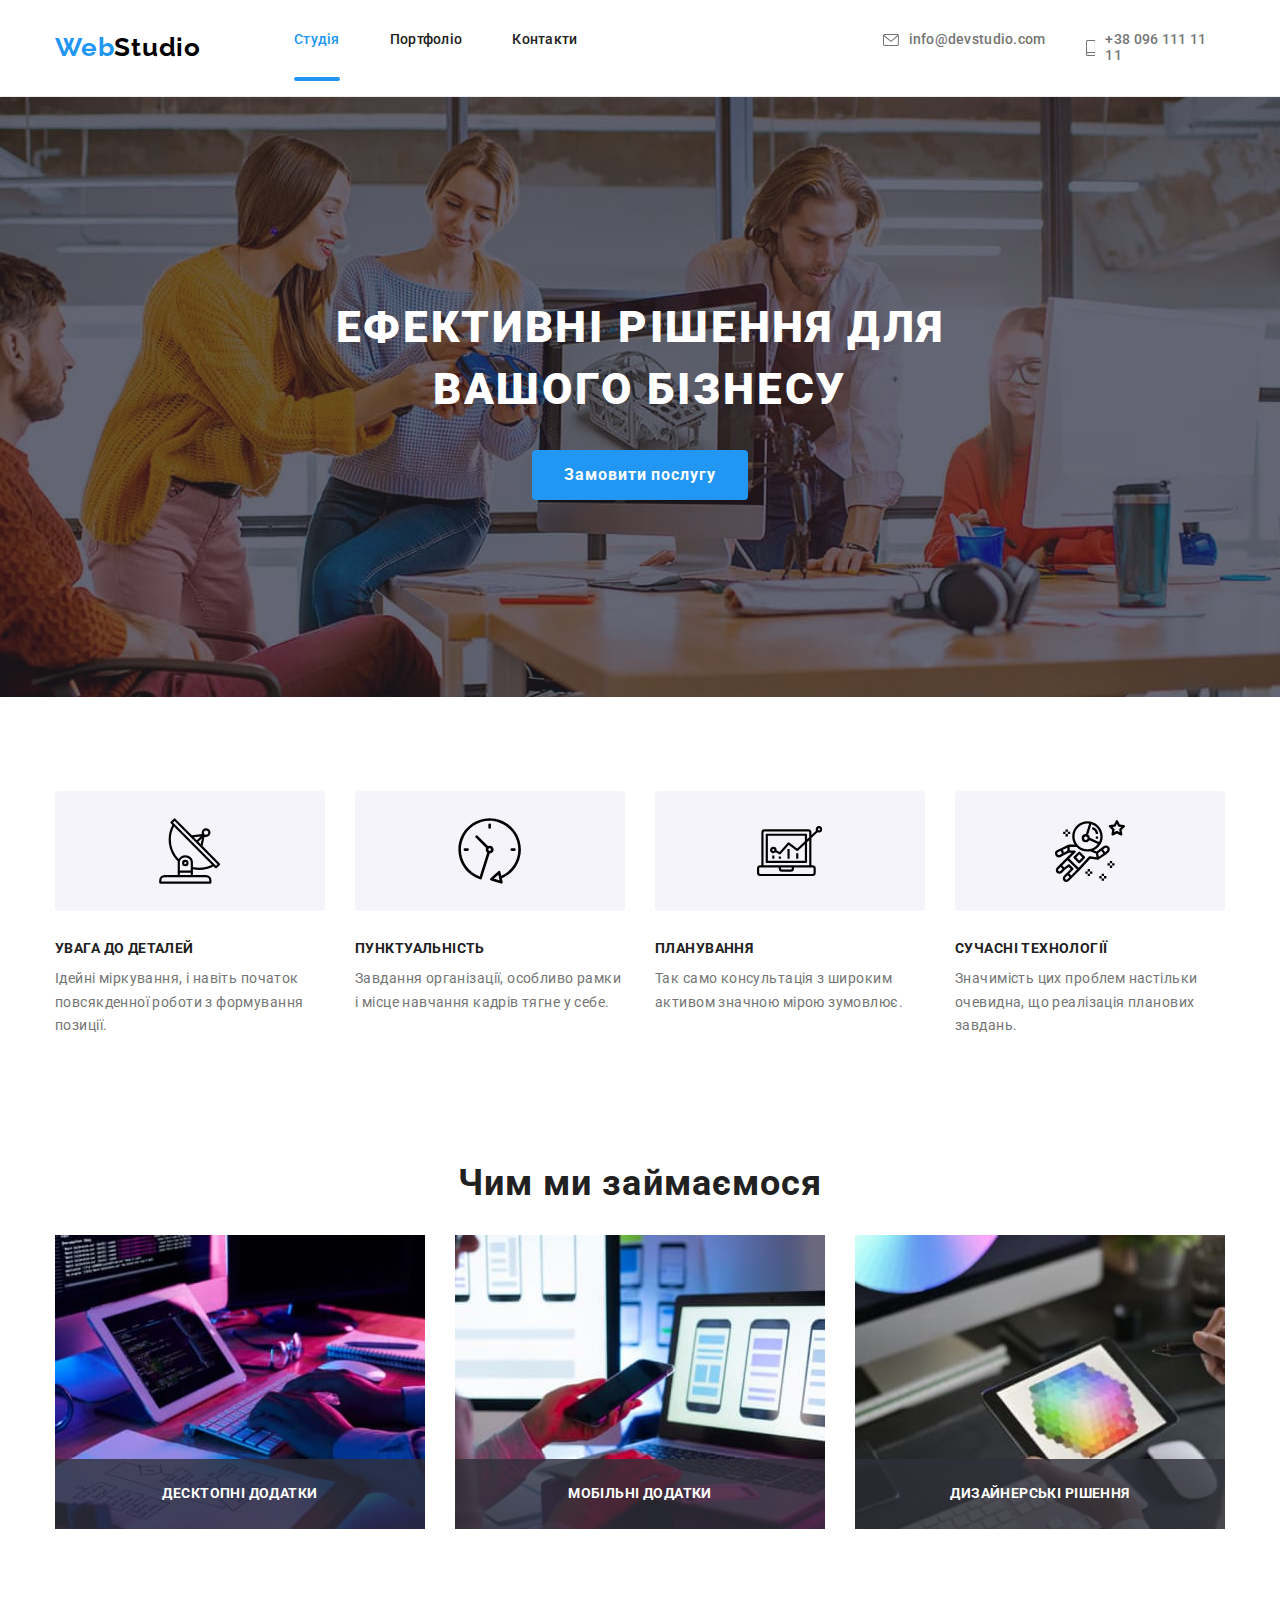
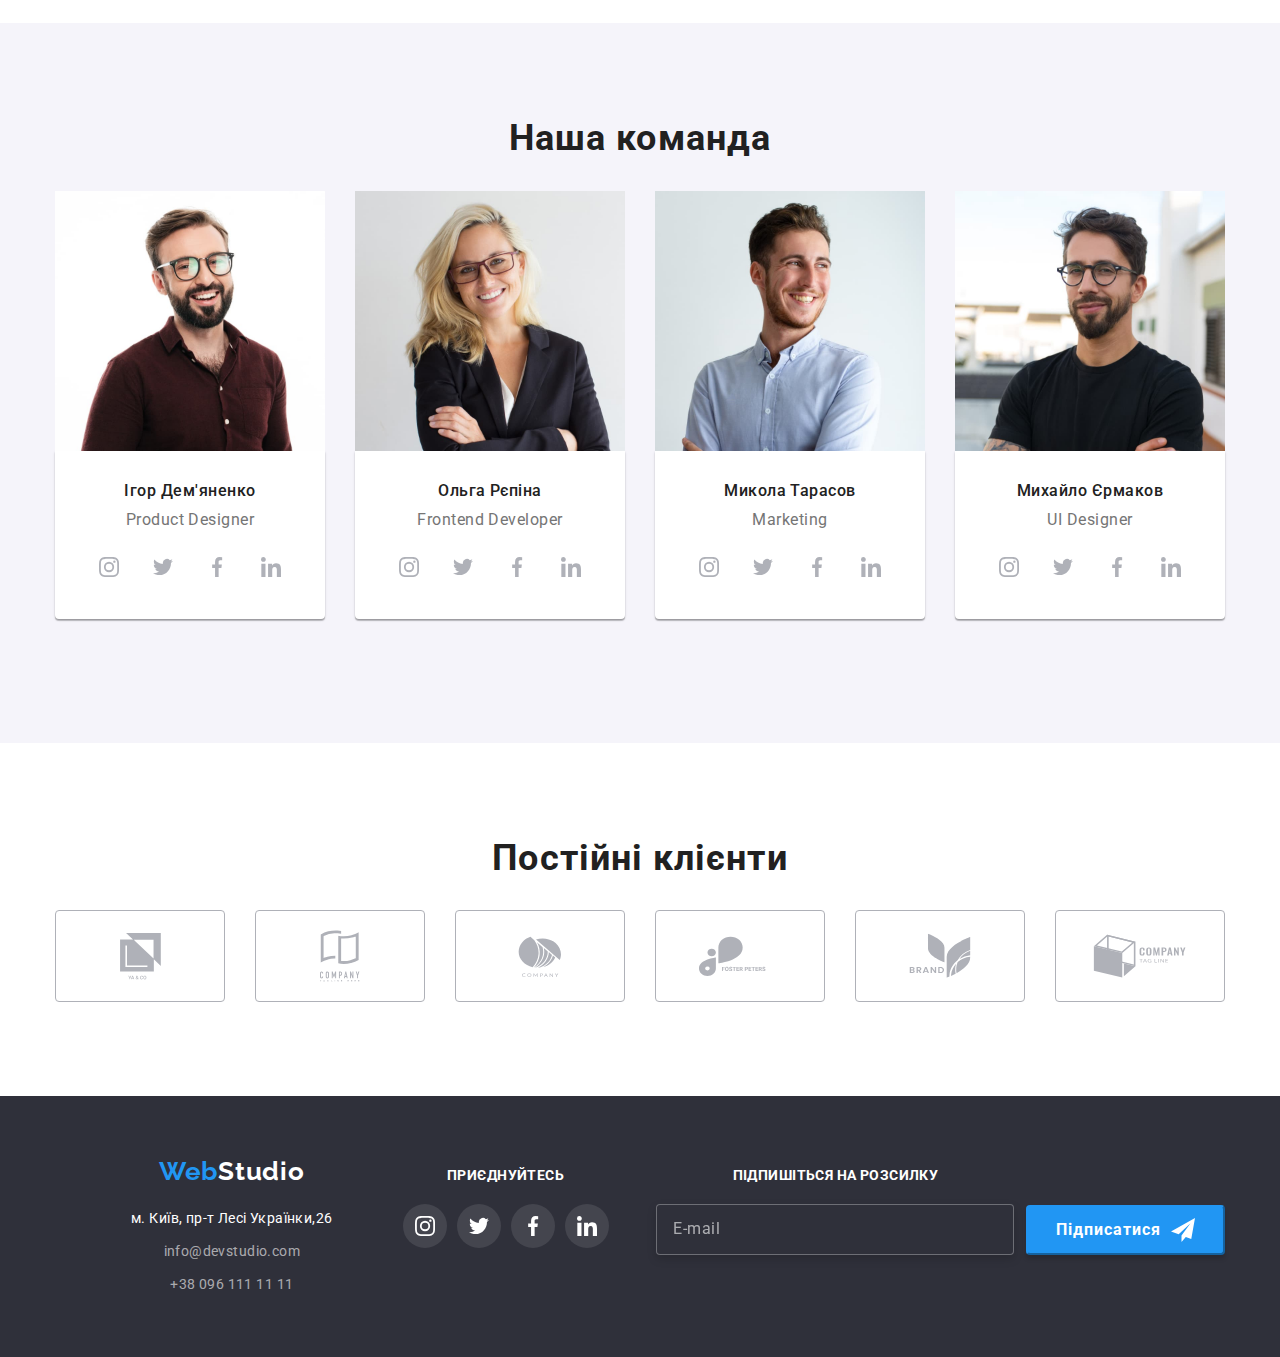
==== commit 5586f2d9: "Сделал хэдер адаптивным" ====
--- a/index.html
+++ b/index.html
@@ -55,7 +55,6 @@
                 +38 096 111 11 11</a
               >
             </li>
-          </ul>
       </div>        
         </div>
     </header>
@@ -97,6 +96,12 @@
           </li>
           <!--pointers-->
         </ul>
+        <ul class="header__social-menu list">
+          <li class="header__socials-item"><a href="" class="header__social-item">Instagram</a></li>
+          <li class="header__socials-item"><a href="" class="header__social-item">Twitter</a></li>
+          <li class="header__socials-item"><a href="" class="header__social-item">Facebook</a></li>
+          <li class="header__socials-item"><a href="" class="header__social-item">LinkedIn</a></li>
+        </ul>
       </div>
     </div>
 
--- a/css/main.min.css
+++ b/css/main.min.css
@@ -1 +1 @@
-:root{--primary-text-color: #757575;--accent-color: #2196f3;--white: #ffffff;--black: #000000;--background: #2f303a;--title: #212121;--button: #f5f4fa;--footer-meltel: rgba(255, 255, 255, 0.6);--button-inactive: #188ce8;--icons: #afb1b8;--icons-foot: rgba(255, 255, 255, 0.1);--transition-duration: 250ms;--transition-timing-function: cubic-bezier(0.4, 0, 0.2, 1)}.visually-hidden{position:absolute;white-space:nowrap;width:1px;height:1px;overflow:hidden;border:0;padding:0;clip:rect(0 0 0 0);-webkit-clip-path:inset(50%);clip-path:inset(50%);margin:-1px}.list{padding:0;margin:0;list-style:none}p,h1,h2,h3,ul{padding:0;margin:0}body{color:var(--primary-text-color);background-color:var(--white);font-family:Roboto,sans-serif}.web{color:var(--accent-color)}input,textarea{outline:none}.section{padding-top:60px;padding-bottom:60px}@media screen and (min-width: 1200px){.section{padding-top:94px;padding-bottom:94px}}.flex{display:-webkit-box;display:-ms-flexbox;display:flex;-ms-flex-wrap:wrap;flex-wrap:wrap}@media screen and (min-width: 1200px){.flex{display:-webkit-box;display:-ms-flexbox;display:flex}}.title{margin-bottom:30px;color:var(--title);font-weight:700;font-size:28px;line-height:1.18;text-align:center;letter-spacing:.03em}@media screen and (min-width: 1200px){.title{margin-bottom:30px;font-size:36px;line-height:1.2}}.container{margin-left:auto;margin-right:auto;padding-left:15px;padding-right:15px}@media screen and (min-width: 480px){.container{width:480px}}@media screen and (min-width: 768px){.container{width:768px}}@media screen and (min-width: 1200px){.container{width:1200px}}.overlay{max-width:1600px;margin-left:auto;margin-right:auto;height:400px;background-image:-webkit-gradient(linear, left top, right top, from(rgba(47, 48, 58, 0.4)), to(rgba(47, 48, 58, 0.4))),url(../images/heromobile.jpg);background-image:linear-gradient(to right, rgba(47, 48, 58, 0.4), rgba(47, 48, 58, 0.4)),url(../images/heromobile.jpg);background-repeat:no-repeat;background-position:center;background-size:cover}@media screen and (min-width: 768px){.overlay{height:400px;background-image:-webkit-gradient(linear, left top, right top, from(rgba(47, 48, 58, 0.4)), to(rgba(47, 48, 58, 0.4))),url(../images/herotablet.jpg);background-image:linear-gradient(to right, rgba(47, 48, 58, 0.4), rgba(47, 48, 58, 0.4)),url(../images/herotablet.jpg)}}@media screen and (min-width: 1200px){.overlay{height:600px;background-image:-webkit-gradient(linear, left top, right top, from(rgba(47, 48, 58, 0.4)), to(rgba(47, 48, 58, 0.4))),url(../images/herodesktop.jpg);background-image:linear-gradient(to right, rgba(47, 48, 58, 0.4), rgba(47, 48, 58, 0.4)),url(../images/herodesktop.jpg)}}.header{border-bottom:1px solid #ececec}@media screen and (min-width: 1200px){.header__nav,.header__main{display:-webkit-box;display:-ms-flexbox;display:flex;-webkit-box-align:center;-ms-flex-align:center;align-items:center}}.header__mobileopen{display:-webkit-box;display:-ms-flexbox;display:flex;-webkit-box-pack:justify;-ms-flex-pack:justify;justify-content:space-between;-webkit-box-align:center;-ms-flex-align:center;align-items:center}.header__menu-button{display:-webkit-inline-box;display:-ms-inline-flexbox;display:inline-flex;margin:0;padding:0;border:none;background-color:var(--white)}.header__menu-button:hover .header__icon-menu{fill:var(--accent-color)}.header__menu-button:focus .header__icon-menu{fill:var(--accent-color)}.header__menu-button:hover .header__icon-cross{fill:var(--accent-color)}.header__menu-button:focus .header__icon-cross{fill:var(--accent-color)}.header__icon-menu,.header__icon-cross{-webkit-transition:fill var(--transition-timing-function);transition:fill var(--transition-timing-function)}.menu-container{overflow-y:scroll;position:fixed;top:0;left:0;width:100vw;height:100vh;padding:48px 40px;background-color:var(--white);z-index:999;-webkit-transform:translateY(-100%);transform:translateY(-100%);-webkit-transition:-webkit-transform var(--transition-duration) var(--transition-timing-function);transition:-webkit-transform var(--transition-duration) var(--transition-timing-function);transition:transform var(--transition-duration) var(--transition-timing-function);transition:transform var(--transition-duration) var(--transition-timing-function), -webkit-transform var(--transition-duration) var(--transition-timing-function)}.menu-container.is-open{-webkit-transform:translateY(0);transform:translateY(0)}.menu-container .header__menu-button{position:absolute;top:10px;right:15px;color:var(--black)}@media(max-width: 767px){.header__menu{display:none}}@media(min-width: 768px){.header__menu-button{display:none}}.header__logo{color:var(--black);font-family:"Raleway",sans-serif;font-style:normal;font-weight:700;font-size:24px;line-height:1.17;letter-spacing:.03em;text-decoration:none;margin-top:16px;margin-bottom:16px}@media screen and (min-width: 1200px){.header__logo{font-size:26px;line-height:1.2}}@media screen and (min-width: 1200px){.header__site-nav{display:-webkit-box;display:-ms-flexbox;display:flex;margin-left:93px}}.header__items:not(:last-child){margin-bottom:32px}@media screen and (min-width: 1200px){.header__items:not(:last-child){margin-right:50px;margin-bottom:0}}.header__items:last-child{margin-bottom:306px}@media screen and (min-width: 1200px){.header__items:last-child{margin-bottom:0}}.header__link{position:relative;display:block;color:var(--title);font-weight:500;font-size:40px;line-height:1.18;letter-spacing:.02em;text-decoration:none;-webkit-transition:color var(--transition-duration) var(--transition-timing-function);transition:color var(--transition-duration) var(--transition-timing-function)}.header__link:hover,.header__link:focus{color:var(--accent-color)}@media screen and (min-width: 1200px){.header__link{font-size:14px;line-height:1.14;padding-top:32px;padding-bottom:32px}.header__link::after{display:block;position:absolute;bottom:-1px;left:0;content:"";width:100%;height:4px;background:var(--accent-color);border-radius:2px;opacity:0;-webkit-transition:opacity var(--transition-duration) var(--transition-timing-function);transition:opacity var(--transition-duration) var(--transition-timing-function)}.header__link--current.header__link::after{opacity:1}.header__link--current{color:var(--accent-color)}}.header__contacts{margin-left:auto}@media screen and (min-width: 1200px){.header__contacts{display:-webkit-box;display:-ms-flexbox;display:flex}}@media screen and (min-width: 1200px){.header__item:not(:last-child){margin-right:50px}}.header__meltel{color:var(--accent-color);font-weight:500;font-size:34px;line-height:1.18;letter-spacing:.02em;text-decoration:none;-webkit-transition:color var(--transition-duration) var(--transition-timing-function);transition:color var(--transition-duration) var(--transition-timing-function)}.header__meltel:hover,.header__meltel:focus{color:var(--accent-color)}@media screen and (min-width: 1200px){.header__meltel{color:var(--primary-text-color);padding-top:32px;padding-bottom:32px;display:-webkit-box;display:-ms-flexbox;display:flex;-webkit-box-align:center;-ms-flex-align:center;align-items:center;font-size:14px;line-height:1.14}}@media screen and (max-width: 767px){.header__mel{color:var(--primary-text-color);font-size:24px;line-height:1.17;margin-top:32px;margin-bottom:64px}}.header__icons{fill:currentColor;margin-right:10px}@media screen and (max-width: 767px){.header__icons{display:none}}.main__hero{background-color:var(--background);text-align:center;padding-top:118px;padding-bottom:118px}@media screen and (min-width: 1200px){.main__hero{padding-top:200px;padding-bottom:200px}}.main__title{color:var(--white);font-weight:900;text-align:center;letter-spacing:.06em;text-transform:uppercase;margin-bottom:30px;font-size:26px;line-height:1.6}@media screen and (min-width: 1200px){.main__title{font-size:44px;line-height:1.4}}.main__button{display:inline-block;border-radius:4px;border:var(--accent-color);padding:10px 24px;min-width:200px;color:var(--white);background-color:var(--accent-color);cursor:pointer;font-family:inherit;font-weight:700;font-size:16px;line-height:1.9;margin:0 auto;text-align:center;letter-spacing:.06em;-webkit-transition:background-color var(--transition-duration) var(--transition-timing-function);transition:background-color var(--transition-duration) var(--transition-timing-function)}.main__button:hover,.main__button:focus{background-color:var(--button-inactive)}@media screen and (min-width: 1200px){.main__button{padding:10px 32px;min-width:216px}}@media screen and (min-width: 768px){.features__item{width:354px}}@media screen and (min-width: 1200px){.features__item{width:270px}}.features__item:not(:last-child){margin-bottom:30px}@media screen and (min-width: 1200px){.features__item:not(:last-child){margin-right:30px}}@media screen and (min-width: 768px){.features__item:nth-child(3),.features__item:nth-child(4){margin-bottom:0}}@media screen and (min-width: 768px){.features__item:nth-child(2n+1){margin-right:30px}}.features__boxes{background-color:var(--button);border-radius:4px;margin-bottom:30px;height:120px;display:-webkit-box;display:-ms-flexbox;display:flex;-webkit-box-pack:center;-ms-flex-pack:center;justify-content:center;-webkit-box-align:center;-ms-flex-align:center;align-items:center}.features__item-title{margin-bottom:10px;color:var(--title);font-weight:700;font-size:14px;line-height:1.14;letter-spacing:.03em;text-transform:uppercase;text-align:center}@media screen and (min-width: 1200px){.features__item-title{text-align:left}}.features__description{font-weight:400;font-size:14px;line-height:1.7;letter-spacing:.03em}@media screen and (min-width: 1200px){.features__description{margin-bottom:0}}.offer{padding-top:0}@media screen and (max-width: 1199px){.offer{display:none}}.offer__picture{position:relative}.offer__picture:not(:last-child){margin-right:30px}.offer__image{display:block}.offer__description{position:absolute;bottom:0;left:0;width:100%;height:70px;display:-webkit-box;display:-ms-flexbox;display:flex;-webkit-box-pack:center;-ms-flex-pack:center;justify-content:center;-webkit-box-align:center;-ms-flex-align:center;align-items:center;font-weight:700;font-size:14px;line-height:1.14;letter-spacing:.03em;text-transform:uppercase;color:#fff;background:rgba(47,48,58,.8)}.team{background-color:var(--button)}.team__name{margin-bottom:10px;color:var(--title);font-weight:500;font-size:16px;line-height:1.2;text-align:center;letter-spacing:.03em}.team__picture{display:block;width:450px}@media screen and (min-width: 768px){.team__picture{width:354px}}@media screen and (min-width: 1200px){.team__picture{width:270px}}.team__position{margin-bottom:16px;font-weight:400;font-size:16px;line-height:1.2;text-align:center;letter-spacing:.03em}@media screen and (min-width: 768px){.team__workers:nth-child(2n+1){margin-right:30px}}@media screen and (max-width: 767px){.team__workers:not(:last-child){margin-bottom:30px}}@media screen and (min-width: 1200px){.team__workers:not(:last-child){margin-right:30px}}@media screen and (min-width: 768px){.team__workers:nth-child(1),.team__workers:nth-child(2){margin-bottom:30px}}.team__social-link{display:-webkit-box;display:-ms-flexbox;display:flex;margin:0;gap:10px;-webkit-box-pack:center;-ms-flex-pack:center;justify-content:center}.team__link{display:-webkit-box;display:-ms-flexbox;display:flex;width:44px;height:44px;border-radius:50%;-webkit-box-pack:center;-ms-flex-pack:center;justify-content:center;-webkit-box-align:center;-ms-flex-align:center;align-items:center;-webkit-transition:background-color var(--transition-duration) var(--transition-timing-function);transition:background-color var(--transition-duration) var(--transition-timing-function)}.team__link:hover{background-color:var(--accent-color)}.team__link:focus{background-color:var(--accent-color)}.team__social-networks{fill:var(--icons);-webkit-transition:fill var(--transition-duration) var(--transition-timing-function);transition:fill var(--transition-duration) var(--transition-timing-function)}.team__link:focus .team__social-networks{fill:var(--white)}.team__link:hover .team__social-networks{fill:var(--white)}.team__description{padding-top:30px;padding-bottom:30px;width:450px;background:#fff;-webkit-box-shadow:0px 1px 3px rgba(0,0,0,.12),0px 1px 1px rgba(0,0,0,.14),0px 2px 1px rgba(0,0,0,.2);box-shadow:0px 1px 3px rgba(0,0,0,.12),0px 1px 1px rgba(0,0,0,.14),0px 2px 1px rgba(0,0,0,.2);border-radius:0px 0px 4px 4px;text-align:center}@media screen and (min-width: 768px){.team__description{width:354px}}@media screen and (min-width: 1200px){.team__description{width:270px}}@media screen and (min-width: 1200px){.companies__list{-webkit-box-pack:justify;-ms-flex-pack:justify;justify-content:space-between}}@media screen and (max-width: 767px){.companies__li:nth-child(2n+1){margin-right:30px}}@media screen and (max-width: 767px){.companies__li:nth-child(-n+4){margin-bottom:30px}}@media screen and (min-width: 767px)and (max-width: 1199px){.companies__li:nth-child(-n+3){margin-bottom:30px}}@media screen and (min-width: 767px)and (max-width: 1199px){.companies__li:nth-child(-n+2),.companies__li:nth-child(5),.companies__li:nth-child(4){margin-right:30px}}.companies__link{display:-webkit-box;display:-ms-flexbox;display:flex;width:210px;height:92px;-webkit-box-align:center;-ms-flex-align:center;align-items:center;-webkit-box-pack:center;-ms-flex-pack:center;justify-content:center;color:var(--icons);border:1px solid #afb1b8;border-radius:4px;-webkit-transition:color var(--transition-duration) var(--transition-timing-function),border-color var(--transition-duration) var(--transition-timing-function);transition:color var(--transition-duration) var(--transition-timing-function),border-color var(--transition-duration) var(--transition-timing-function)}.companies__link:hover,.companies__link:focus{color:var(--accent-color);border-color:var(--accent-color)}@media screen and (min-width: 768px){.companies__link{width:226px}}@media screen and (min-width: 1200px){.companies__link{width:170px}}.companies__icon{fill:currentColor}.footer{text-align:center;padding-top:60px;padding-bottom:60px;background:var(--background)}.footer__logo{display:inline-block;margin-bottom:28px;color:var(--white);font-family:"Raleway",sans-serif;font-style:normal;font-weight:700;font-size:24px;line-height:1.17;letter-spacing:.03em;text-decoration:none}@media screen and (min-width: 1200px){.footer__logo{font-size:26px;line-height:1.2;margin-bottom:20px}}@media screen and (min-width: 768px){.footer__firstdiv{margin-left:76px}}.footer__address{font-family:Roboto,sans-serif;font-style:normal;font-weight:400;font-size:14px;line-height:1.7;letter-spacing:.03em}.footer__map-link{color:var(--white);text-decoration:none;-webkit-transition:color var(--transition-duration) var(--transition-timing-function);transition:color var(--transition-duration) var(--transition-timing-function)}.footer__map-link:hover,.footer__map-link:focus{color:var(--accent-color)}.footer__meltel{color:var(--footer-meltel);text-decoration:none;-webkit-transition:color var(--transition-duration) var(--transition-timing-function);transition:color var(--transition-duration) var(--transition-timing-function)}.footer__meltel:hover,.footer__meltel:focus{color:var(--accent-color)}.footer__map:not(:last-child){margin-bottom:12px}@media screen and (min-width: 1200px){.footer__map:not(:last-child){margin-bottom:9px}}@media screen and (min-width: 768px){.footer__flex{display:-webkit-box;display:-ms-flexbox;display:flex;-ms-flex-wrap:wrap;flex-wrap:wrap;-webkit-box-align:baseline;-ms-flex-align:baseline;align-items:baseline}}@media screen and (min-width: 1200px){.footer__flex{display:-webkit-box;display:-ms-flexbox;display:flex;-webkit-box-align:baseline;-ms-flex-align:baseline;align-items:baseline}}.footer__sociallinks{display:-webkit-box;display:-ms-flexbox;display:flex}.footer__join{margin-top:60px;margin-bottom:60px}@media screen and (min-width: 768px){.footer__join{margin-left:165px;margin-top:0;margin-bottom:0}}@media screen and (min-width: 1200px){.footer__join{margin-left:70px}}.footer__join-header{font-family:"Roboto";font-style:normal;font-weight:700;font-size:14px;line-height:1.14;letter-spacing:.03em;text-transform:uppercase;color:var(--white);margin-bottom:20px}.footer__sociallinks{display:-webkit-box;display:-ms-flexbox;display:flex;margin:0;gap:10px;-webkit-box-pack:center;-ms-flex-pack:center;justify-content:center}.footer__socialicon{display:-webkit-box;display:-ms-flexbox;display:flex;width:44px;height:44px;border-radius:50%;background-color:var(--icons-foot);-webkit-box-pack:center;-ms-flex-pack:center;justify-content:center;-webkit-box-align:center;-ms-flex-align:center;align-items:center;-webkit-transition:background-color var(--transition-duration) var(--transition-timing-function);transition:background-color var(--transition-duration) var(--transition-timing-function)}.footer__socialicon:hover,.footer__socialicon:focus{background-color:var(--accent-color)}.footer__socialnetworks{fill:var(--white);-webkit-transition:fill 250ms cubic-bezier(0.4, 0, 0.2, 1);transition:fill 250ms cubic-bezier(0.4, 0, 0.2, 1)}.footer__socialicon:focus .footer__socialnetworks{fill:var(--white)}.footer__socialicon:hover .footer__socialnetworks{fill:var(--white)}@media screen and (min-width: 768px)and (max-width: 1199px){.footer__mailing-list{margin:auto;margin-top:60px}}@media screen and (min-width: 1200px){.footer__mailing-list{margin-left:auto}}@media screen and (min-width: 1200px){.footer__form{display:-webkit-box;display:-ms-flexbox;display:flex}}.footer__form-title{font-weight:700;font-size:14px;line-height:1.14;letter-spacing:.03em;text-transform:uppercase;color:var(--white);margin-bottom:20px}.footer__input{width:100%;border:1px solid rgba(255,255,255,.3);-webkit-filter:drop-shadow(0px 4px 4px rgba(0, 0, 0, 0.15));filter:drop-shadow(0px 4px 4px rgba(0, 0, 0, 0.15));border-radius:4px;padding:15.2px 16px;background:var(--background);margin-bottom:20px}.footer__input::-webkit-input-placeholder{font-weight:400;font-size:16px;line-height:1.25;letter-spacing:.03em;color:rgba(255,255,255,.6)}.footer__input::-moz-placeholder{font-weight:400;font-size:16px;line-height:1.25;letter-spacing:.03em;color:rgba(255,255,255,.6)}.footer__input:-ms-input-placeholder{font-weight:400;font-size:16px;line-height:1.25;letter-spacing:.03em;color:rgba(255,255,255,.6)}.footer__input::-ms-input-placeholder{font-weight:400;font-size:16px;line-height:1.25;letter-spacing:.03em;color:rgba(255,255,255,.6)}.footer__input::placeholder{font-weight:400;font-size:16px;line-height:1.25;letter-spacing:.03em;color:rgba(255,255,255,.6)}.footer__input:focus{color:var(--white)}@media screen and (min-width: 768px){.footer__input{width:450px}}@media screen and (min-width: 1200px){.footer__input{width:358px;margin-bottom:0}}.footer__submit-but{background-color:var(--accent-color);-webkit-box-shadow:0px 4px 4px rgba(0,0,0,.15);box-shadow:0px 4px 4px rgba(0,0,0,.15);border-radius:4px;border-color:var(--accent-color);font-weight:700;font-size:16px;line-height:1.9;text-align:center;letter-spacing:.06em;color:#fff;padding:10px 28px;display:-webkit-box;display:-ms-flexbox;display:flex;-webkit-box-align:center;-ms-flex-align:center;align-items:center;margin:auto;height:50px;cursor:pointer;-webkit-transition:background-color var(--transition-duration) var(--transition-timing-function);transition:background-color var(--transition-duration) var(--transition-timing-function)}.footer__submit-but:hover,.footer__submit-but:focus{background-color:#188ce8}@media screen and (min-width: 1200px){.footer__submit-but{margin:0;-ms-flex-item-align:end;align-self:flex-end;margin-left:12px}}.footer__submit-icon{fill:var(--white);margin-left:10px}.backdrop{position:fixed;top:0;left:0;width:100%;height:100%;background-color:rgba(0,0,0,.2);opacity:1;-webkit-transition:opacity var(--transition-duration) var(--transition-timing-function),visibility var(--transition-duration) var(--transition-timing-function);transition:opacity var(--transition-duration) var(--transition-timing-function),visibility var(--transition-duration) var(--transition-timing-function)}.backdrop.is-hidden{visibility:hidden;opacity:0;pointer-events:none}.modal{position:absolute;top:50%;left:50%;-webkit-transform:translate(-50%, -50%);transform:translate(-50%, -50%);min-width:450px;background:#fff;-webkit-box-shadow:0px 1px 3px rgba(0,0,0,.12),0px 1px 1px rgba(0,0,0,.14),0px 2px 1px rgba(0,0,0,.2);box-shadow:0px 1px 3px rgba(0,0,0,.12),0px 1px 1px rgba(0,0,0,.14),0px 2px 1px rgba(0,0,0,.2);border-radius:4px;padding:40px}@media screen and (min-width: 1200px){.modal{min-width:528px}}.modal__button{position:absolute;color:#000;top:8px;right:8px;padding:0;border:1px solid rgba(0,0,0,.1);background-color:#fff;width:30px;height:30px;border-radius:50%;cursor:pointer;-webkit-transition:fill var(--transition-duration) var(--transition-timing-function);transition:fill var(--transition-duration) var(--transition-timing-function)}.modal__button:hover,.modal__button:focus{fill:var(--accent-color)}.modal__title{font-weight:700;font-size:20px;line-height:1.5;text-align:center;letter-spacing:.03em;color:var(--title);margin-bottom:12px}@media screen and (min-width: 1200px){.modal__title{line-height:1.15}}.modal__form{display:-webkit-box;display:-ms-flexbox;display:flex;-webkit-box-align:center;-ms-flex-align:center;align-items:center;-webkit-box-orient:vertical;-webkit-box-direction:normal;-ms-flex-direction:column;flex-direction:column}.modal__parent-form-field{width:100%}.modal__form-field{display:-webkit-box;display:-ms-flexbox;display:flex;-webkit-box-orient:vertical;-webkit-box-direction:normal;-ms-flex-direction:column;flex-direction:column;width:100%}.modal__form-field:not(:last-child){margin-bottom:10px}.modal__form-field:last-child{margin-bottom:20px}.modal__input{margin:0;padding:11px 12px 11px 42px;border:1px solid rgba(33,33,33,.2);border-radius:4px;width:100%;-webkit-transition:border-color var(--transition-duration) var(--transition-timing-function);transition:border-color var(--transition-duration) var(--transition-timing-function)}.modal__input:focus,.modal__input:hover{border:1px solid var(--accent-color)}.modal__input-modal{position:relative}.modal__text-area{margin:0;padding:12px 16px;border:1px solid rgba(33,33,33,.2);border-radius:4px;-webkit-transition:border-color var(--transition-duration) var(--transition-timing-function);transition:border-color var(--transition-duration) var(--transition-timing-function)}.modal__text-area::-webkit-input-placeholder{font-weight:400;font-size:12px;line-height:1.17;letter-spacing:.01em;color:rgba(117,117,117,.5)}.modal__text-area::-moz-placeholder{font-weight:400;font-size:12px;line-height:1.17;letter-spacing:.01em;color:rgba(117,117,117,.5)}.modal__text-area:-ms-input-placeholder{font-weight:400;font-size:12px;line-height:1.17;letter-spacing:.01em;color:rgba(117,117,117,.5)}.modal__text-area::-ms-input-placeholder{font-weight:400;font-size:12px;line-height:1.17;letter-spacing:.01em;color:rgba(117,117,117,.5)}.modal__text-area::placeholder{font-weight:400;font-size:12px;line-height:1.17;letter-spacing:.01em;color:rgba(117,117,117,.5)}.modal__text-area:focus,.modal__text-area:hover{border:1px solid var(--accent-color)}.modal__label{font-weight:400;font-size:12px;line-height:14px;letter-spacing:.01em;color:var(--primary-text-color);margin-bottom:4px}.modal__icons{position:absolute;fill:#000;left:12px;top:50%;-webkit-transform:translateY(-50%);transform:translateY(-50%);-webkit-transition:fill var(--transition-duration) var(--transition-timing-function);transition:fill var(--transition-duration) var(--transition-timing-function)}.modal__input-modal:focus-within>.modal__icons,.modal__input-modal:hover>.modal__icons{fill:var(--accent-color)}.modal__checkbox-input{-webkit-appearance:none;-moz-appearance:none;appearance:none;position:absolute}.modal__checkbox{margin:0 auto 30px auto;display:-webkit-box;display:-ms-flexbox;display:flex;-webkit-box-pack:center;-ms-flex-pack:center;justify-content:center;-webkit-box-align:center;-ms-flex-align:center;align-items:center}.modal__checkbox-icon{border:2px solid #212121;border-radius:2px;margin-right:9px;fill:none;-webkit-transition:border-color var(--transition-duration) var(--transition-timing-function),fill var(--transition-duration) var(--transition-timing-function),background-color var(--transition-duration) var(--transition-timing-function);transition:border-color var(--transition-duration) var(--transition-timing-function),fill var(--transition-duration) var(--transition-timing-function),background-color var(--transition-duration) var(--transition-timing-function)}.modal__checkbox-input:checked+.modal__checkbox-icon{border-color:var(--accent-color);background-color:var(--accent-color);fill:var(--white)}.modal__checkbox-label{font-weight:400;font-size:12px;line-height:1.17;letter-spacing:.03em;color:var(--primary-text-color)}@media screen and (min-width: 1200px){.modal__checkbox-label{font-size:14px;line-height:1.7}}.modal__link{-webkit-text-decoration-line:underline;text-decoration-line:underline;color:var(--accent-color)}.modal__text-area{resize:none}.modal__submit-button{padding:10px 52px;font-weight:700;font-size:16px;line-height:30px;display:-webkit-box;display:-ms-flexbox;display:flex;-webkit-box-align:center;-ms-flex-align:center;align-items:center;text-align:center;letter-spacing:.06em;color:var(--white);background-color:var(--accent-color);-webkit-box-shadow:0px 4px 4px rgba(0,0,0,.15);box-shadow:0px 4px 4px rgba(0,0,0,.15);border-radius:4px;border:var(--accent-color);-webkit-transition:background-color var(--transition-duration) var(--transition-timing-function);transition:background-color var(--transition-duration) var(--transition-timing-function);cursor:pointer}.modal__submit-button:hover,.modal__submit-button:focus{background-color:#188ce8}/*# sourceMappingURL=main.min.css.map */+:root{--primary-text-color: #757575;--accent-color: #2196f3;--white: #ffffff;--black: #000000;--background: #2f303a;--title: #212121;--button: #f5f4fa;--footer-meltel: rgba(255, 255, 255, 0.6);--button-inactive: #188ce8;--icons: #afb1b8;--icons-foot: rgba(255, 255, 255, 0.1);--transition-duration: 250ms;--transition-timing-function: cubic-bezier(0.4, 0, 0.2, 1)}.visually-hidden{position:absolute;white-space:nowrap;width:1px;height:1px;overflow:hidden;border:0;padding:0;clip:rect(0 0 0 0);-webkit-clip-path:inset(50%);clip-path:inset(50%);margin:-1px}.list{padding:0;margin:0;list-style:none}p,h1,h2,h3,ul{padding:0;margin:0}body{color:var(--primary-text-color);background-color:var(--white);font-family:Roboto,sans-serif}.web{color:var(--accent-color)}input,textarea{outline:none}.section{padding-top:60px;padding-bottom:60px}@media screen and (min-width: 1200px){.section{padding-top:94px;padding-bottom:94px}}.flex{display:-webkit-box;display:-ms-flexbox;display:flex;-ms-flex-wrap:wrap;flex-wrap:wrap}@media screen and (min-width: 1200px){.flex{display:-webkit-box;display:-ms-flexbox;display:flex}}.title{margin-bottom:30px;color:var(--title);font-weight:700;font-size:28px;line-height:1.18;text-align:center;letter-spacing:.03em}@media screen and (min-width: 1200px){.title{margin-bottom:30px;font-size:36px;line-height:1.2}}.container{margin-left:auto;margin-right:auto;padding-left:15px;padding-right:15px}@media screen and (min-width: 480px){.container{width:480px}}@media screen and (min-width: 768px){.container{width:768px}}@media screen and (min-width: 1200px){.container{width:1200px}}.overlay{max-width:1600px;margin-left:auto;margin-right:auto;height:400px;background-image:-webkit-gradient(linear, left top, right top, from(rgba(47, 48, 58, 0.4)), to(rgba(47, 48, 58, 0.4))),url(../images/heromobile.jpg);background-image:linear-gradient(to right, rgba(47, 48, 58, 0.4), rgba(47, 48, 58, 0.4)),url(../images/heromobile.jpg);background-repeat:no-repeat;background-position:center;background-size:cover}@media screen and (min-width: 768px){.overlay{height:400px;background-image:-webkit-gradient(linear, left top, right top, from(rgba(47, 48, 58, 0.4)), to(rgba(47, 48, 58, 0.4))),url(../images/herotablet.jpg);background-image:linear-gradient(to right, rgba(47, 48, 58, 0.4), rgba(47, 48, 58, 0.4)),url(../images/herotablet.jpg)}}@media screen and (min-width: 1200px){.overlay{height:600px;background-image:-webkit-gradient(linear, left top, right top, from(rgba(47, 48, 58, 0.4)), to(rgba(47, 48, 58, 0.4))),url(../images/herodesktop.jpg);background-image:linear-gradient(to right, rgba(47, 48, 58, 0.4), rgba(47, 48, 58, 0.4)),url(../images/herodesktop.jpg)}}.header{border-bottom:1px solid #ececec}@media screen and (min-width: 768px){.header__nav,.header__main{display:-webkit-box;display:-ms-flexbox;display:flex;-webkit-box-align:center;-ms-flex-align:center;align-items:center}}@media screen and (min-width: 768px){.header__menu{display:-webkit-box;display:-ms-flexbox;display:flex}}.header__mobileopen{display:-webkit-box;display:-ms-flexbox;display:flex;-webkit-box-pack:justify;-ms-flex-pack:justify;justify-content:space-between;-webkit-box-align:center;-ms-flex-align:center;align-items:center}.header__menu-button{display:-webkit-inline-box;display:-ms-inline-flexbox;display:inline-flex;margin:0;padding:0;border:none;background-color:var(--white)}.header__menu-button:hover .header__icon-menu{fill:var(--accent-color)}.header__menu-button:focus .header__icon-menu{fill:var(--accent-color)}.header__menu-button:hover .header__icon-cross{fill:var(--accent-color)}.header__menu-button:focus .header__icon-cross{fill:var(--accent-color)}@media(min-width: 768px){.header__menu-button{display:none}}.header__icon-menu,.header__icon-cross{-webkit-transition:fill var(--transition-timing-function);transition:fill var(--transition-timing-function)}.menu-container{overflow-y:scroll;position:fixed;top:0;left:0;width:100vw;height:100vh;padding:48px 40px;background-color:var(--white);z-index:999;-webkit-transform:translateY(-100%);transform:translateY(-100%);-webkit-transition:-webkit-transform var(--transition-duration) var(--transition-timing-function);transition:-webkit-transform var(--transition-duration) var(--transition-timing-function);transition:transform var(--transition-duration) var(--transition-timing-function);transition:transform var(--transition-duration) var(--transition-timing-function), -webkit-transform var(--transition-duration) var(--transition-timing-function)}.menu-container.is-open{-webkit-transform:translateY(0);transform:translateY(0)}.menu-container .header__menu-button{position:absolute;top:10px;right:15px;color:var(--black)}@media(max-width: 767px){.header__menu{display:none}}.header__logo{color:var(--black);font-family:"Raleway",sans-serif;font-style:normal;font-weight:700;font-size:24px;line-height:1.17;letter-spacing:.03em;text-decoration:none;margin-top:16px;margin-bottom:16px}@media screen and (min-width: 768px){.header__logo{font-size:26px;line-height:1.2}}@media screen and (min-width: 768px){.header__site-nav{display:-webkit-box;display:-ms-flexbox;display:flex;margin-left:93px}}.header__items:not(:last-child){margin-bottom:32px}@media screen and (min-width: 768px){.header__items:not(:last-child){margin-right:50px;margin-bottom:0}}.header__items:last-child{margin-bottom:306px}@media screen and (min-width: 768px){.header__items:last-child{margin-bottom:0}}.header__link{position:relative;display:block;color:var(--title);font-weight:500;font-size:40px;line-height:1.18;letter-spacing:.02em;text-decoration:none;-webkit-transition:color var(--transition-duration) var(--transition-timing-function);transition:color var(--transition-duration) var(--transition-timing-function)}.header__link:hover,.header__link:focus{color:var(--accent-color)}@media screen and (min-width: 768px){.header__link{font-size:14px;line-height:1.14;padding-top:32px;padding-bottom:32px}.header__link::after{display:block;position:absolute;bottom:-1px;left:0;content:"";width:100%;height:4px;background:var(--accent-color);border-radius:2px;opacity:0;-webkit-transition:opacity var(--transition-duration) var(--transition-timing-function);transition:opacity var(--transition-duration) var(--transition-timing-function)}.header__link--current.header__link::after{opacity:1}.header__link--current{color:var(--accent-color)}}@media screen and (min-width: 768px){.header__contacts{margin-left:90px;padding:21px 0}}@media screen and (min-width: 1200px){.header__contacts{display:-webkit-box;display:-ms-flexbox;display:flex;margin-left:305px;padding:32px 0}}.header__item:not(:last-child){margin-bottom:32px}@media screen and (min-width: 768px){.header__item:not(:last-child){margin-bottom:8px}}@media screen and (min-width: 1200px){.header__item:not(:last-child){margin-right:40px;margin-bottom:0}}@media screen and (max-width: 767px){.header__item:last-child{margin-bottom:64px}}.header__meltel{color:var(--accent-color);font-weight:500;font-size:34px;line-height:1.18;letter-spacing:.02em;text-decoration:none;-webkit-transition:color var(--transition-duration) var(--transition-timing-function);transition:color var(--transition-duration) var(--transition-timing-function)}.header__meltel:hover,.header__meltel:focus{color:var(--accent-color)}@media screen and (min-width: 768px){.header__meltel{color:var(--primary-text-color);display:-webkit-box;display:-ms-flexbox;display:flex;-webkit-box-align:center;-ms-flex-align:center;align-items:center;font-size:12px;line-height:1.16}}@media screen and (min-width: 1200px){.header__meltel{font-size:14px;line-height:1.14}}@media screen and (max-width: 767px){.header__mel{color:var(--primary-text-color);font-size:24px;line-height:1.17}}.header__icons{fill:currentColor;margin-right:8px}@media screen and (max-width: 767px){.header__icons{display:none}}@media screen and (min-width: 1200px){.header__icons{margin-right:10px}}.header__social-menu{display:-webkit-box;display:-ms-flexbox;display:flex;margin-bottom:0}.header__social-item{font-weight:500;font-size:18px;line-height:1.2;letter-spacing:.02em;color:var(--accent-color);text-decoration:none}.header__socials-item{position:relative}.header__socials-item:not(:last-child){margin-right:20px}.header__socials-item:not(:last-child)::after{content:"";position:absolute;width:22px;height:1px;left:100%;bottom:50%;-webkit-transform:translate(-50% -50%);transform:translate(-50% -50%);background-color:rgba(33,33,33,.2);-webkit-transform:rotate(90deg);transform:rotate(90deg)}.main__hero{background-color:var(--background);text-align:center;padding-top:118px;padding-bottom:118px}@media screen and (min-width: 1200px){.main__hero{padding-top:200px;padding-bottom:200px}}.main__title{color:var(--white);font-weight:900;text-align:center;letter-spacing:.06em;text-transform:uppercase;margin-bottom:30px;font-size:26px;line-height:1.6}@media screen and (min-width: 1200px){.main__title{font-size:44px;line-height:1.4}}.main__button{display:inline-block;border-radius:4px;border:var(--accent-color);padding:10px 24px;min-width:200px;color:var(--white);background-color:var(--accent-color);cursor:pointer;font-family:inherit;font-weight:700;font-size:16px;line-height:1.9;margin:0 auto;text-align:center;letter-spacing:.06em;-webkit-transition:background-color var(--transition-duration) var(--transition-timing-function);transition:background-color var(--transition-duration) var(--transition-timing-function)}.main__button:hover,.main__button:focus{background-color:var(--button-inactive)}@media screen and (min-width: 1200px){.main__button{padding:10px 32px;min-width:216px}}@media screen and (min-width: 768px){.features__item{width:354px}}@media screen and (min-width: 1200px){.features__item{width:270px}}.features__item:not(:last-child){margin-bottom:30px}@media screen and (min-width: 1200px){.features__item:not(:last-child){margin-right:30px}}@media screen and (min-width: 768px){.features__item:nth-child(3),.features__item:nth-child(4){margin-bottom:0}}@media screen and (min-width: 768px){.features__item:nth-child(2n+1){margin-right:30px}}.features__boxes{background-color:var(--button);border-radius:4px;margin-bottom:30px;height:120px;display:-webkit-box;display:-ms-flexbox;display:flex;-webkit-box-pack:center;-ms-flex-pack:center;justify-content:center;-webkit-box-align:center;-ms-flex-align:center;align-items:center}.features__item-title{margin-bottom:10px;color:var(--title);font-weight:700;font-size:14px;line-height:1.14;letter-spacing:.03em;text-transform:uppercase;text-align:center}@media screen and (min-width: 1200px){.features__item-title{text-align:left}}.features__description{font-weight:400;font-size:14px;line-height:1.7;letter-spacing:.03em}@media screen and (min-width: 1200px){.features__description{margin-bottom:0}}.offer{padding-top:0}@media screen and (max-width: 1199px){.offer{display:none}}.offer__picture{position:relative}.offer__picture:not(:last-child){margin-right:30px}.offer__image{display:block}.offer__description{position:absolute;bottom:0;left:0;width:100%;height:70px;display:-webkit-box;display:-ms-flexbox;display:flex;-webkit-box-pack:center;-ms-flex-pack:center;justify-content:center;-webkit-box-align:center;-ms-flex-align:center;align-items:center;font-weight:700;font-size:14px;line-height:1.14;letter-spacing:.03em;text-transform:uppercase;color:#fff;background:rgba(47,48,58,.8)}.team{background-color:var(--button)}.team__name{margin-bottom:10px;color:var(--title);font-weight:500;font-size:16px;line-height:1.2;text-align:center;letter-spacing:.03em}.team__picture{display:block;width:450px}@media screen and (min-width: 768px){.team__picture{width:354px}}@media screen and (min-width: 1200px){.team__picture{width:270px}}.team__position{margin-bottom:16px;font-weight:400;font-size:16px;line-height:1.2;text-align:center;letter-spacing:.03em}@media screen and (min-width: 768px){.team__workers:nth-child(2n+1){margin-right:30px}}@media screen and (max-width: 767px){.team__workers:not(:last-child){margin-bottom:30px}}@media screen and (min-width: 1200px){.team__workers:not(:last-child){margin-right:30px}}@media screen and (min-width: 768px){.team__workers:nth-child(1),.team__workers:nth-child(2){margin-bottom:30px}}.team__social-link{display:-webkit-box;display:-ms-flexbox;display:flex;margin:0;gap:10px;-webkit-box-pack:center;-ms-flex-pack:center;justify-content:center}.team__link{display:-webkit-box;display:-ms-flexbox;display:flex;width:44px;height:44px;border-radius:50%;-webkit-box-pack:center;-ms-flex-pack:center;justify-content:center;-webkit-box-align:center;-ms-flex-align:center;align-items:center;-webkit-transition:background-color var(--transition-duration) var(--transition-timing-function);transition:background-color var(--transition-duration) var(--transition-timing-function)}.team__link:hover{background-color:var(--accent-color)}.team__link:focus{background-color:var(--accent-color)}.team__social-networks{fill:var(--icons);-webkit-transition:fill var(--transition-duration) var(--transition-timing-function);transition:fill var(--transition-duration) var(--transition-timing-function)}.team__link:focus .team__social-networks{fill:var(--white)}.team__link:hover .team__social-networks{fill:var(--white)}.team__description{padding-top:30px;padding-bottom:30px;width:450px;background:#fff;-webkit-box-shadow:0px 1px 3px rgba(0,0,0,.12),0px 1px 1px rgba(0,0,0,.14),0px 2px 1px rgba(0,0,0,.2);box-shadow:0px 1px 3px rgba(0,0,0,.12),0px 1px 1px rgba(0,0,0,.14),0px 2px 1px rgba(0,0,0,.2);border-radius:0px 0px 4px 4px;text-align:center}@media screen and (min-width: 768px){.team__description{width:354px}}@media screen and (min-width: 1200px){.team__description{width:270px}}@media screen and (min-width: 1200px){.companies__list{-webkit-box-pack:justify;-ms-flex-pack:justify;justify-content:space-between}}@media screen and (max-width: 767px){.companies__li:nth-child(2n+1){margin-right:30px}}@media screen and (max-width: 767px){.companies__li:nth-child(-n+4){margin-bottom:30px}}@media screen and (min-width: 767px)and (max-width: 1199px){.companies__li:nth-child(-n+3){margin-bottom:30px}}@media screen and (min-width: 767px)and (max-width: 1199px){.companies__li:nth-child(-n+2),.companies__li:nth-child(5),.companies__li:nth-child(4){margin-right:30px}}.companies__link{display:-webkit-box;display:-ms-flexbox;display:flex;width:210px;height:92px;-webkit-box-align:center;-ms-flex-align:center;align-items:center;-webkit-box-pack:center;-ms-flex-pack:center;justify-content:center;color:var(--icons);border:1px solid #afb1b8;border-radius:4px;-webkit-transition:color var(--transition-duration) var(--transition-timing-function),border-color var(--transition-duration) var(--transition-timing-function);transition:color var(--transition-duration) var(--transition-timing-function),border-color var(--transition-duration) var(--transition-timing-function)}.companies__link:hover,.companies__link:focus{color:var(--accent-color);border-color:var(--accent-color)}@media screen and (min-width: 768px){.companies__link{width:226px}}@media screen and (min-width: 1200px){.companies__link{width:170px}}.companies__icon{fill:currentColor}.footer{text-align:center;padding-top:60px;padding-bottom:60px;background:var(--background)}.footer__logo{display:inline-block;margin-bottom:28px;color:var(--white);font-family:"Raleway",sans-serif;font-style:normal;font-weight:700;font-size:24px;line-height:1.17;letter-spacing:.03em;text-decoration:none}@media screen and (min-width: 1200px){.footer__logo{font-size:26px;line-height:1.2;margin-bottom:20px}}@media screen and (min-width: 768px){.footer__firstdiv{margin-left:76px}}.footer__address{font-family:Roboto,sans-serif;font-style:normal;font-weight:400;font-size:14px;line-height:1.7;letter-spacing:.03em}.footer__map-link{color:var(--white);text-decoration:none;-webkit-transition:color var(--transition-duration) var(--transition-timing-function);transition:color var(--transition-duration) var(--transition-timing-function)}.footer__map-link:hover,.footer__map-link:focus{color:var(--accent-color)}.footer__meltel{color:var(--footer-meltel);text-decoration:none;-webkit-transition:color var(--transition-duration) var(--transition-timing-function);transition:color var(--transition-duration) var(--transition-timing-function)}.footer__meltel:hover,.footer__meltel:focus{color:var(--accent-color)}.footer__map:not(:last-child){margin-bottom:12px}@media screen and (min-width: 1200px){.footer__map:not(:last-child){margin-bottom:9px}}@media screen and (min-width: 768px){.footer__flex{display:-webkit-box;display:-ms-flexbox;display:flex;-ms-flex-wrap:wrap;flex-wrap:wrap;-webkit-box-align:baseline;-ms-flex-align:baseline;align-items:baseline}}@media screen and (min-width: 1200px){.footer__flex{display:-webkit-box;display:-ms-flexbox;display:flex;-webkit-box-align:baseline;-ms-flex-align:baseline;align-items:baseline}}.footer__sociallinks{display:-webkit-box;display:-ms-flexbox;display:flex}.footer__join{margin-top:60px;margin-bottom:60px}@media screen and (min-width: 768px){.footer__join{margin-left:165px;margin-top:0;margin-bottom:0}}@media screen and (min-width: 1200px){.footer__join{margin-left:70px}}.footer__join-header{font-family:"Roboto";font-style:normal;font-weight:700;font-size:14px;line-height:1.14;letter-spacing:.03em;text-transform:uppercase;color:var(--white);margin-bottom:20px}.footer__sociallinks{display:-webkit-box;display:-ms-flexbox;display:flex;margin:0;gap:10px;-webkit-box-pack:center;-ms-flex-pack:center;justify-content:center}.footer__socialicon{display:-webkit-box;display:-ms-flexbox;display:flex;width:44px;height:44px;border-radius:50%;background-color:var(--icons-foot);-webkit-box-pack:center;-ms-flex-pack:center;justify-content:center;-webkit-box-align:center;-ms-flex-align:center;align-items:center;-webkit-transition:background-color var(--transition-duration) var(--transition-timing-function);transition:background-color var(--transition-duration) var(--transition-timing-function)}.footer__socialicon:hover,.footer__socialicon:focus{background-color:var(--accent-color)}.footer__socialnetworks{fill:var(--white);-webkit-transition:fill 250ms cubic-bezier(0.4, 0, 0.2, 1);transition:fill 250ms cubic-bezier(0.4, 0, 0.2, 1)}.footer__socialicon:focus .footer__socialnetworks{fill:var(--white)}.footer__socialicon:hover .footer__socialnetworks{fill:var(--white)}@media screen and (min-width: 768px)and (max-width: 1199px){.footer__mailing-list{margin:auto;margin-top:60px}}@media screen and (min-width: 1200px){.footer__mailing-list{margin-left:auto}}@media screen and (min-width: 1200px){.footer__form{display:-webkit-box;display:-ms-flexbox;display:flex}}.footer__form-title{font-weight:700;font-size:14px;line-height:1.14;letter-spacing:.03em;text-transform:uppercase;color:var(--white);margin-bottom:20px}.footer__input{width:100%;border:1px solid rgba(255,255,255,.3);-webkit-filter:drop-shadow(0px 4px 4px rgba(0, 0, 0, 0.15));filter:drop-shadow(0px 4px 4px rgba(0, 0, 0, 0.15));border-radius:4px;padding:15.2px 16px;background:var(--background);margin-bottom:20px}.footer__input::-webkit-input-placeholder{font-weight:400;font-size:16px;line-height:1.25;letter-spacing:.03em;color:rgba(255,255,255,.6)}.footer__input::-moz-placeholder{font-weight:400;font-size:16px;line-height:1.25;letter-spacing:.03em;color:rgba(255,255,255,.6)}.footer__input:-ms-input-placeholder{font-weight:400;font-size:16px;line-height:1.25;letter-spacing:.03em;color:rgba(255,255,255,.6)}.footer__input::-ms-input-placeholder{font-weight:400;font-size:16px;line-height:1.25;letter-spacing:.03em;color:rgba(255,255,255,.6)}.footer__input::placeholder{font-weight:400;font-size:16px;line-height:1.25;letter-spacing:.03em;color:rgba(255,255,255,.6)}.footer__input:focus{color:var(--white)}@media screen and (min-width: 768px){.footer__input{width:450px}}@media screen and (min-width: 1200px){.footer__input{width:358px;margin-bottom:0}}.footer__submit-but{background-color:var(--accent-color);-webkit-box-shadow:0px 4px 4px rgba(0,0,0,.15);box-shadow:0px 4px 4px rgba(0,0,0,.15);border-radius:4px;border-color:var(--accent-color);font-weight:700;font-size:16px;line-height:1.9;text-align:center;letter-spacing:.06em;color:#fff;padding:10px 28px;display:-webkit-box;display:-ms-flexbox;display:flex;-webkit-box-align:center;-ms-flex-align:center;align-items:center;margin:auto;height:50px;cursor:pointer;-webkit-transition:background-color var(--transition-duration) var(--transition-timing-function);transition:background-color var(--transition-duration) var(--transition-timing-function)}.footer__submit-but:hover,.footer__submit-but:focus{background-color:#188ce8}@media screen and (min-width: 1200px){.footer__submit-but{margin:0;-ms-flex-item-align:end;align-self:flex-end;margin-left:12px}}.footer__submit-icon{fill:var(--white);margin-left:10px}.backdrop{position:fixed;top:0;left:0;width:100%;height:100%;background-color:rgba(0,0,0,.2);opacity:1;-webkit-transition:opacity var(--transition-duration) var(--transition-timing-function),visibility var(--transition-duration) var(--transition-timing-function);transition:opacity var(--transition-duration) var(--transition-timing-function),visibility var(--transition-duration) var(--transition-timing-function)}.backdrop.is-hidden{visibility:hidden;opacity:0;pointer-events:none}.modal{position:absolute;top:50%;left:50%;-webkit-transform:translate(-50%, -50%);transform:translate(-50%, -50%);min-width:450px;background:#fff;-webkit-box-shadow:0px 1px 3px rgba(0,0,0,.12),0px 1px 1px rgba(0,0,0,.14),0px 2px 1px rgba(0,0,0,.2);box-shadow:0px 1px 3px rgba(0,0,0,.12),0px 1px 1px rgba(0,0,0,.14),0px 2px 1px rgba(0,0,0,.2);border-radius:4px;padding:40px}@media screen and (min-width: 1200px){.modal{min-width:528px}}.modal__button{position:absolute;color:#000;top:8px;right:8px;padding:0;border:1px solid rgba(0,0,0,.1);background-color:#fff;width:30px;height:30px;border-radius:50%;cursor:pointer;-webkit-transition:fill var(--transition-duration) var(--transition-timing-function);transition:fill var(--transition-duration) var(--transition-timing-function)}.modal__button:hover,.modal__button:focus{fill:var(--accent-color)}.modal__title{font-weight:700;font-size:20px;line-height:1.5;text-align:center;letter-spacing:.03em;color:var(--title);margin-bottom:12px}@media screen and (min-width: 1200px){.modal__title{line-height:1.15}}.modal__form{display:-webkit-box;display:-ms-flexbox;display:flex;-webkit-box-align:center;-ms-flex-align:center;align-items:center;-webkit-box-orient:vertical;-webkit-box-direction:normal;-ms-flex-direction:column;flex-direction:column}.modal__parent-form-field{width:100%}.modal__form-field{display:-webkit-box;display:-ms-flexbox;display:flex;-webkit-box-orient:vertical;-webkit-box-direction:normal;-ms-flex-direction:column;flex-direction:column;width:100%}.modal__form-field:not(:last-child){margin-bottom:10px}.modal__form-field:last-child{margin-bottom:20px}.modal__input{margin:0;padding:11px 12px 11px 42px;border:1px solid rgba(33,33,33,.2);border-radius:4px;width:100%;-webkit-transition:border-color var(--transition-duration) var(--transition-timing-function);transition:border-color var(--transition-duration) var(--transition-timing-function)}.modal__input:focus,.modal__input:hover{border:1px solid var(--accent-color)}.modal__input-modal{position:relative}.modal__text-area{margin:0;padding:12px 16px;border:1px solid rgba(33,33,33,.2);border-radius:4px;-webkit-transition:border-color var(--transition-duration) var(--transition-timing-function);transition:border-color var(--transition-duration) var(--transition-timing-function)}.modal__text-area::-webkit-input-placeholder{font-weight:400;font-size:12px;line-height:1.17;letter-spacing:.01em;color:rgba(117,117,117,.5)}.modal__text-area::-moz-placeholder{font-weight:400;font-size:12px;line-height:1.17;letter-spacing:.01em;color:rgba(117,117,117,.5)}.modal__text-area:-ms-input-placeholder{font-weight:400;font-size:12px;line-height:1.17;letter-spacing:.01em;color:rgba(117,117,117,.5)}.modal__text-area::-ms-input-placeholder{font-weight:400;font-size:12px;line-height:1.17;letter-spacing:.01em;color:rgba(117,117,117,.5)}.modal__text-area::placeholder{font-weight:400;font-size:12px;line-height:1.17;letter-spacing:.01em;color:rgba(117,117,117,.5)}.modal__text-area:focus,.modal__text-area:hover{border:1px solid var(--accent-color)}.modal__label{font-weight:400;font-size:12px;line-height:14px;letter-spacing:.01em;color:var(--primary-text-color);margin-bottom:4px}.modal__icons{position:absolute;fill:#000;left:12px;top:50%;-webkit-transform:translateY(-50%);transform:translateY(-50%);-webkit-transition:fill var(--transition-duration) var(--transition-timing-function);transition:fill var(--transition-duration) var(--transition-timing-function)}.modal__input-modal:focus-within>.modal__icons,.modal__input-modal:hover>.modal__icons{fill:var(--accent-color)}.modal__checkbox-input{-webkit-appearance:none;-moz-appearance:none;appearance:none;position:absolute}.modal__checkbox{margin:0 auto 30px auto;display:-webkit-box;display:-ms-flexbox;display:flex;-webkit-box-pack:center;-ms-flex-pack:center;justify-content:center;-webkit-box-align:center;-ms-flex-align:center;align-items:center}.modal__checkbox-icon{border:2px solid #212121;border-radius:2px;margin-right:9px;fill:none;-webkit-transition:border-color var(--transition-duration) var(--transition-timing-function),fill var(--transition-duration) var(--transition-timing-function),background-color var(--transition-duration) var(--transition-timing-function);transition:border-color var(--transition-duration) var(--transition-timing-function),fill var(--transition-duration) var(--transition-timing-function),background-color var(--transition-duration) var(--transition-timing-function)}.modal__checkbox-input:checked+.modal__checkbox-icon{border-color:var(--accent-color);background-color:var(--accent-color);fill:var(--white)}.modal__checkbox-label{font-weight:400;font-size:12px;line-height:1.17;letter-spacing:.03em;color:var(--primary-text-color)}@media screen and (min-width: 1200px){.modal__checkbox-label{font-size:14px;line-height:1.7}}.modal__link{-webkit-text-decoration-line:underline;text-decoration-line:underline;color:var(--accent-color)}.modal__text-area{resize:none}.modal__submit-button{padding:10px 52px;font-weight:700;font-size:16px;line-height:30px;display:-webkit-box;display:-ms-flexbox;display:flex;-webkit-box-align:center;-ms-flex-align:center;align-items:center;text-align:center;letter-spacing:.06em;color:var(--white);background-color:var(--accent-color);-webkit-box-shadow:0px 4px 4px rgba(0,0,0,.15);box-shadow:0px 4px 4px rgba(0,0,0,.15);border-radius:4px;border:var(--accent-color);-webkit-transition:background-color var(--transition-duration) var(--transition-timing-function);transition:background-color var(--transition-duration) var(--transition-timing-function);cursor:pointer}.modal__submit-button:hover,.modal__submit-button:focus{background-color:#188ce8}/*# sourceMappingURL=main.min.css.map */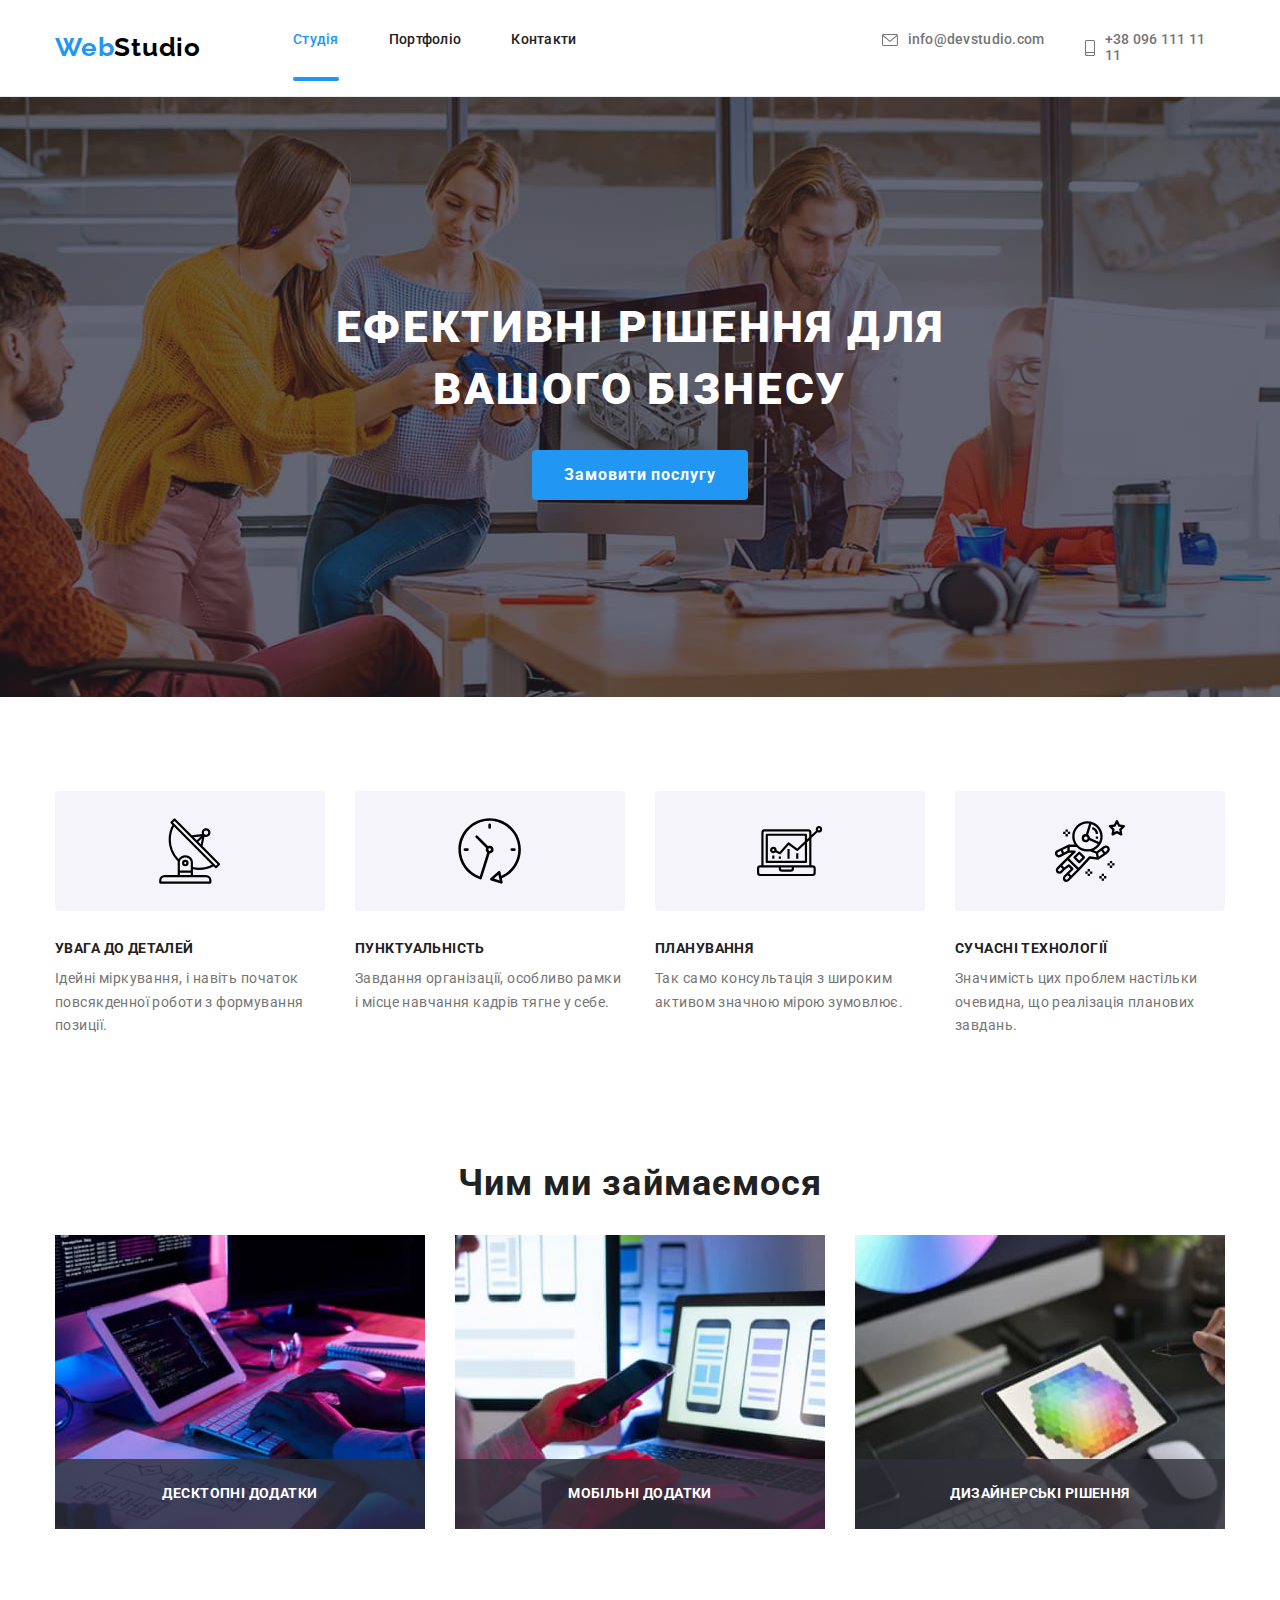
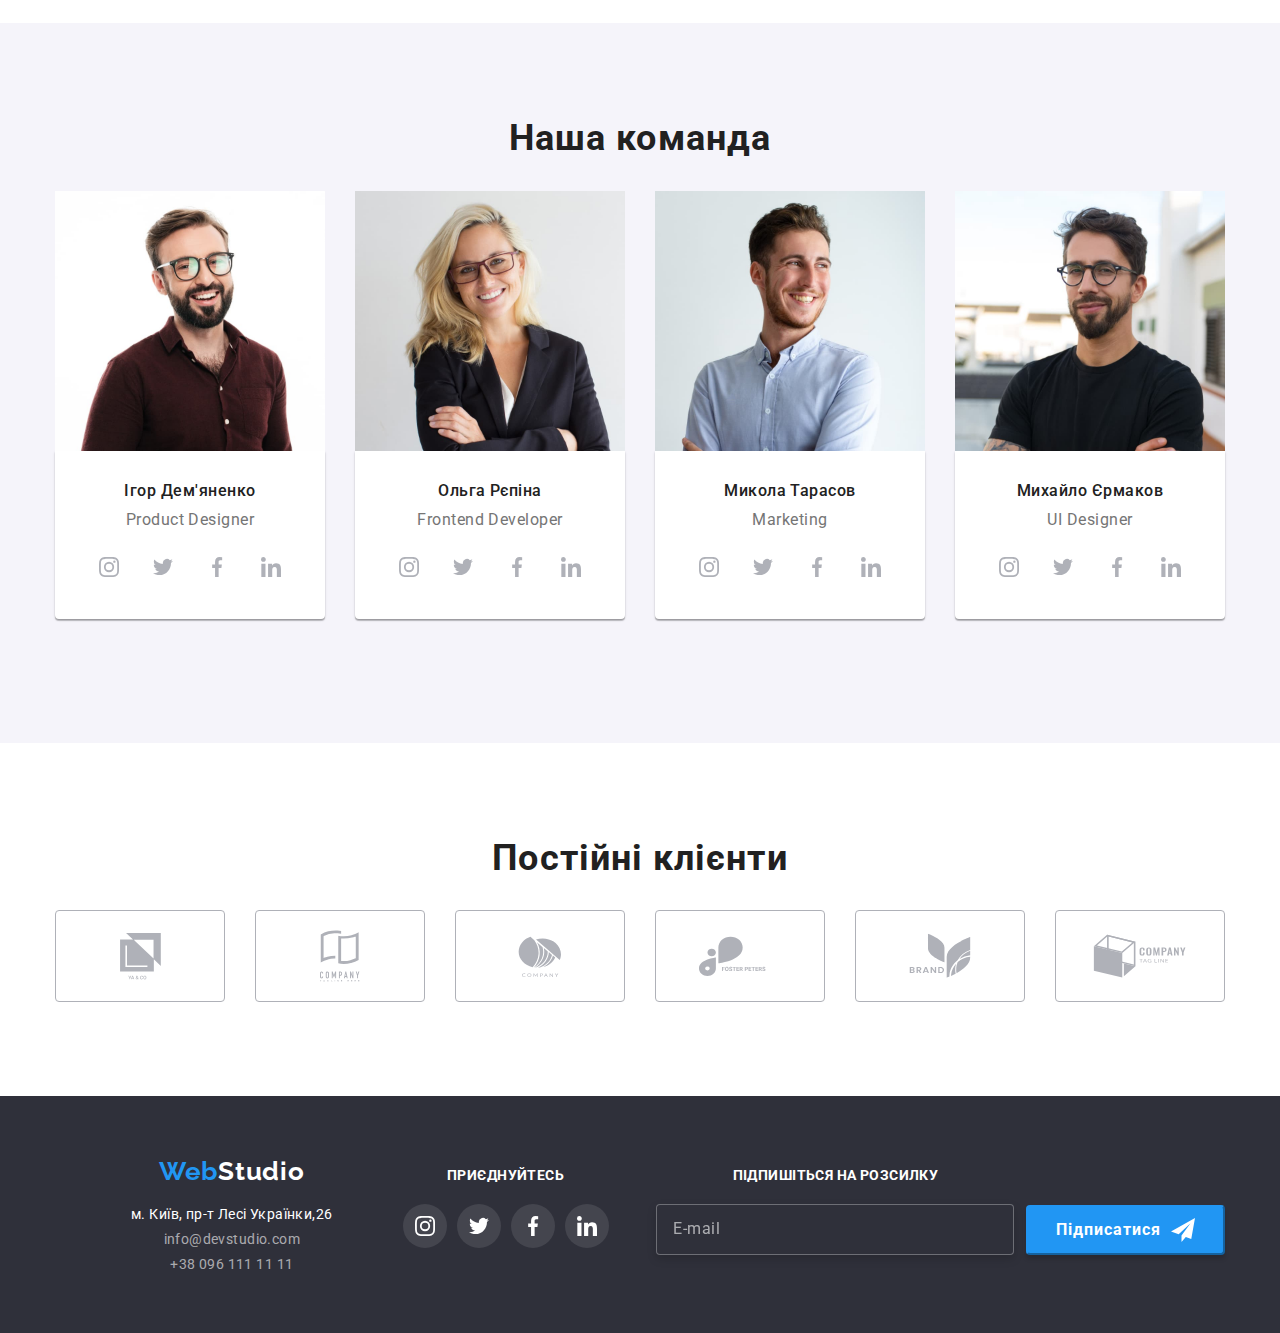
==== commit 560a415e: "Исправил ошибки" ====
--- a/index.html
+++ b/index.html
@@ -23,7 +23,7 @@
           <button type="button" class="header__menu-button js-open-menu"
             aria-expanded="false"
             aria-controls="mobile-menu">
-            <svg width="40px" height="40px" aria-label="Перемикач мобільного меню">
+            <svg width="24px" height="16px" aria-label="Перемикач мобільного меню">
               <use class="header__icon-menu" href="./images/icons.svg#menu"></use>
             </svg>
           </button>
@@ -61,7 +61,7 @@
 
     <div class="menu-container js-menu-container" id="mobile-menu">
       <button class="header__menu-button js-close-menu">
-        <svg width="40px" height="40px" aria-label="Перемикач мобільного меню">
+        <svg width="18.7px" height="18.7px" aria-label="Перемикач мобільного меню">
           <use class="header__icon-cross" href="./images/icons.svg#closehead"></use>
         </svg>
       </button>
@@ -175,6 +175,9 @@
           <ul class="list flex">
             <li class="offer__picture">
               <img
+                srcset="./images/box1.jpg 1x,
+                        ./images/box12x.jpg 2x 
+                       "
                 src="./images/box1.jpg"
                 width="370"
                 alt="людина програмує"
@@ -184,6 +187,9 @@
             </li>
             <li class="offer__picture">
               <img
+                srcset="./images/box2.jpg 1x,
+                        ./images/box22x.jpg 2x 
+                       "
                 src="./images/box2.jpg"
                 width="370"
                 alt="людина вибирає дизайн"
@@ -193,6 +199,9 @@
             </li>
             <li class="offer__picture">
               <img
+                srcset="./images/box3.jpg 1x,
+                        ./images/box32x.jpg 2x 
+                       "
                 src="./images/box3.jpg"
                 width="370"
                 alt="людина вибирає колір"
@@ -209,6 +218,9 @@
           <ul class="list team__people flex">
             <li class="team__workers">
               <img
+                srcset="./images/img1.jpg 1x,
+                        ./images/img.jpg 2x 
+                       "
                 src="./images/img1.jpg"
                 width="270"
                 alt="Ігор Дем'яненко Product Designer"
@@ -251,6 +263,9 @@
             </li>
             <li class="team__workers">
               <img
+                srcset="./images/img2.jpg 1x,
+                        ./images/imgwoman.jpg 2x 
+                       "
                 src="./images/img2.jpg"
                 width="270"
                 alt="Ольга Рєпіна Frontend Developer"
@@ -293,6 +308,9 @@
             </li>
             <li class="team__workers">
               <img
+                srcset="./images/img3.jpg 1x,
+                        ./images/imgman3.jpg 2x 
+                       "
                 src="./images/img3.jpg"
                 width="270"
                 alt="Микола Тарасов Marketing"
@@ -335,6 +353,9 @@
             </li>
             <li class="team__workers">
               <img
+                srcset="./images/img4.jpg 1x,
+                        ./images/imgman4.jpg 2x 
+                       "
                 src="./images/img4.jpg"
                 width="270"
                 alt="Михайло Єрмаков UI Designer"
--- a/css/main.min.css
+++ b/css/main.min.css
@@ -1 +1 @@
-:root{--primary-text-color: #757575;--accent-color: #2196f3;--white: #ffffff;--black: #000000;--background: #2f303a;--title: #212121;--button: #f5f4fa;--footer-meltel: rgba(255, 255, 255, 0.6);--button-inactive: #188ce8;--icons: #afb1b8;--icons-foot: rgba(255, 255, 255, 0.1);--transition-duration: 250ms;--transition-timing-function: cubic-bezier(0.4, 0, 0.2, 1)}.visually-hidden{position:absolute;white-space:nowrap;width:1px;height:1px;overflow:hidden;border:0;padding:0;clip:rect(0 0 0 0);-webkit-clip-path:inset(50%);clip-path:inset(50%);margin:-1px}.list{padding:0;margin:0;list-style:none}p,h1,h2,h3,ul{padding:0;margin:0}body{color:var(--primary-text-color);background-color:var(--white);font-family:Roboto,sans-serif}.web{color:var(--accent-color)}input,textarea{outline:none}.section{padding-top:60px;padding-bottom:60px}@media screen and (min-width: 1200px){.section{padding-top:94px;padding-bottom:94px}}.flex{display:-webkit-box;display:-ms-flexbox;display:flex;-ms-flex-wrap:wrap;flex-wrap:wrap}@media screen and (min-width: 1200px){.flex{display:-webkit-box;display:-ms-flexbox;display:flex}}.title{margin-bottom:30px;color:var(--title);font-weight:700;font-size:28px;line-height:1.18;text-align:center;letter-spacing:.03em}@media screen and (min-width: 1200px){.title{margin-bottom:30px;font-size:36px;line-height:1.2}}.container{margin-left:auto;margin-right:auto;padding-left:15px;padding-right:15px}@media screen and (min-width: 480px){.container{width:480px}}@media screen and (min-width: 768px){.container{width:768px}}@media screen and (min-width: 1200px){.container{width:1200px}}.overlay{max-width:1600px;margin-left:auto;margin-right:auto;height:400px;background-image:-webkit-gradient(linear, left top, right top, from(rgba(47, 48, 58, 0.4)), to(rgba(47, 48, 58, 0.4))),url(../images/heromobile.jpg);background-image:linear-gradient(to right, rgba(47, 48, 58, 0.4), rgba(47, 48, 58, 0.4)),url(../images/heromobile.jpg);background-repeat:no-repeat;background-position:center;background-size:cover}@media screen and (min-width: 768px){.overlay{height:400px;background-image:-webkit-gradient(linear, left top, right top, from(rgba(47, 48, 58, 0.4)), to(rgba(47, 48, 58, 0.4))),url(../images/herotablet.jpg);background-image:linear-gradient(to right, rgba(47, 48, 58, 0.4), rgba(47, 48, 58, 0.4)),url(../images/herotablet.jpg)}}@media screen and (min-width: 1200px){.overlay{height:600px;background-image:-webkit-gradient(linear, left top, right top, from(rgba(47, 48, 58, 0.4)), to(rgba(47, 48, 58, 0.4))),url(../images/herodesktop.jpg);background-image:linear-gradient(to right, rgba(47, 48, 58, 0.4), rgba(47, 48, 58, 0.4)),url(../images/herodesktop.jpg)}}.header{border-bottom:1px solid #ececec}@media screen and (min-width: 768px){.header__nav,.header__main{display:-webkit-box;display:-ms-flexbox;display:flex;-webkit-box-align:center;-ms-flex-align:center;align-items:center}}@media screen and (min-width: 768px){.header__menu{display:-webkit-box;display:-ms-flexbox;display:flex}}.header__mobileopen{display:-webkit-box;display:-ms-flexbox;display:flex;-webkit-box-pack:justify;-ms-flex-pack:justify;justify-content:space-between;-webkit-box-align:center;-ms-flex-align:center;align-items:center}.header__menu-button{display:-webkit-inline-box;display:-ms-inline-flexbox;display:inline-flex;margin:0;padding:0;border:none;background-color:var(--white)}.header__menu-button:hover .header__icon-menu{fill:var(--accent-color)}.header__menu-button:focus .header__icon-menu{fill:var(--accent-color)}.header__menu-button:hover .header__icon-cross{fill:var(--accent-color)}.header__menu-button:focus .header__icon-cross{fill:var(--accent-color)}@media(min-width: 768px){.header__menu-button{display:none}}.header__icon-menu,.header__icon-cross{-webkit-transition:fill var(--transition-timing-function);transition:fill var(--transition-timing-function)}.menu-container{overflow-y:scroll;position:fixed;top:0;left:0;width:100vw;height:100vh;padding:48px 40px;background-color:var(--white);z-index:999;-webkit-transform:translateY(-100%);transform:translateY(-100%);-webkit-transition:-webkit-transform var(--transition-duration) var(--transition-timing-function);transition:-webkit-transform var(--transition-duration) var(--transition-timing-function);transition:transform var(--transition-duration) var(--transition-timing-function);transition:transform var(--transition-duration) var(--transition-timing-function), -webkit-transform var(--transition-duration) var(--transition-timing-function)}.menu-container.is-open{-webkit-transform:translateY(0);transform:translateY(0)}.menu-container .header__menu-button{position:absolute;top:10px;right:15px;color:var(--black)}@media(max-width: 767px){.header__menu{display:none}}.header__logo{color:var(--black);font-family:"Raleway",sans-serif;font-style:normal;font-weight:700;font-size:24px;line-height:1.17;letter-spacing:.03em;text-decoration:none;margin-top:16px;margin-bottom:16px}@media screen and (min-width: 768px){.header__logo{font-size:26px;line-height:1.2}}@media screen and (min-width: 768px){.header__site-nav{display:-webkit-box;display:-ms-flexbox;display:flex;margin-left:93px}}.header__items:not(:last-child){margin-bottom:32px}@media screen and (min-width: 768px){.header__items:not(:last-child){margin-right:50px;margin-bottom:0}}.header__items:last-child{margin-bottom:306px}@media screen and (min-width: 768px){.header__items:last-child{margin-bottom:0}}.header__link{position:relative;display:block;color:var(--title);font-weight:500;font-size:40px;line-height:1.18;letter-spacing:.02em;text-decoration:none;-webkit-transition:color var(--transition-duration) var(--transition-timing-function);transition:color var(--transition-duration) var(--transition-timing-function)}.header__link:hover,.header__link:focus{color:var(--accent-color)}@media screen and (min-width: 768px){.header__link{font-size:14px;line-height:1.14;padding-top:32px;padding-bottom:32px}.header__link::after{display:block;position:absolute;bottom:-1px;left:0;content:"";width:100%;height:4px;background:var(--accent-color);border-radius:2px;opacity:0;-webkit-transition:opacity var(--transition-duration) var(--transition-timing-function);transition:opacity var(--transition-duration) var(--transition-timing-function)}.header__link--current.header__link::after{opacity:1}.header__link--current{color:var(--accent-color)}}@media screen and (min-width: 768px){.header__contacts{margin-left:90px;padding:21px 0}}@media screen and (min-width: 1200px){.header__contacts{display:-webkit-box;display:-ms-flexbox;display:flex;margin-left:305px;padding:32px 0}}.header__item:not(:last-child){margin-bottom:32px}@media screen and (min-width: 768px){.header__item:not(:last-child){margin-bottom:8px}}@media screen and (min-width: 1200px){.header__item:not(:last-child){margin-right:40px;margin-bottom:0}}@media screen and (max-width: 767px){.header__item:last-child{margin-bottom:64px}}.header__meltel{color:var(--accent-color);font-weight:500;font-size:34px;line-height:1.18;letter-spacing:.02em;text-decoration:none;-webkit-transition:color var(--transition-duration) var(--transition-timing-function);transition:color var(--transition-duration) var(--transition-timing-function)}.header__meltel:hover,.header__meltel:focus{color:var(--accent-color)}@media screen and (min-width: 768px){.header__meltel{color:var(--primary-text-color);display:-webkit-box;display:-ms-flexbox;display:flex;-webkit-box-align:center;-ms-flex-align:center;align-items:center;font-size:12px;line-height:1.16}}@media screen and (min-width: 1200px){.header__meltel{font-size:14px;line-height:1.14}}@media screen and (max-width: 767px){.header__mel{color:var(--primary-text-color);font-size:24px;line-height:1.17}}.header__icons{fill:currentColor;margin-right:8px}@media screen and (max-width: 767px){.header__icons{display:none}}@media screen and (min-width: 1200px){.header__icons{margin-right:10px}}.header__social-menu{display:-webkit-box;display:-ms-flexbox;display:flex;margin-bottom:0}.header__social-item{font-weight:500;font-size:18px;line-height:1.2;letter-spacing:.02em;color:var(--accent-color);text-decoration:none}.header__socials-item{position:relative}.header__socials-item:not(:last-child){margin-right:20px}.header__socials-item:not(:last-child)::after{content:"";position:absolute;width:22px;height:1px;left:100%;bottom:50%;-webkit-transform:translate(-50% -50%);transform:translate(-50% -50%);background-color:rgba(33,33,33,.2);-webkit-transform:rotate(90deg);transform:rotate(90deg)}.main__hero{background-color:var(--background);text-align:center;padding-top:118px;padding-bottom:118px}@media screen and (min-width: 1200px){.main__hero{padding-top:200px;padding-bottom:200px}}.main__title{color:var(--white);font-weight:900;text-align:center;letter-spacing:.06em;text-transform:uppercase;margin-bottom:30px;font-size:26px;line-height:1.6}@media screen and (min-width: 1200px){.main__title{font-size:44px;line-height:1.4}}.main__button{display:inline-block;border-radius:4px;border:var(--accent-color);padding:10px 24px;min-width:200px;color:var(--white);background-color:var(--accent-color);cursor:pointer;font-family:inherit;font-weight:700;font-size:16px;line-height:1.9;margin:0 auto;text-align:center;letter-spacing:.06em;-webkit-transition:background-color var(--transition-duration) var(--transition-timing-function);transition:background-color var(--transition-duration) var(--transition-timing-function)}.main__button:hover,.main__button:focus{background-color:var(--button-inactive)}@media screen and (min-width: 1200px){.main__button{padding:10px 32px;min-width:216px}}@media screen and (min-width: 768px){.features__item{width:354px}}@media screen and (min-width: 1200px){.features__item{width:270px}}.features__item:not(:last-child){margin-bottom:30px}@media screen and (min-width: 1200px){.features__item:not(:last-child){margin-right:30px}}@media screen and (min-width: 768px){.features__item:nth-child(3),.features__item:nth-child(4){margin-bottom:0}}@media screen and (min-width: 768px){.features__item:nth-child(2n+1){margin-right:30px}}.features__boxes{background-color:var(--button);border-radius:4px;margin-bottom:30px;height:120px;display:-webkit-box;display:-ms-flexbox;display:flex;-webkit-box-pack:center;-ms-flex-pack:center;justify-content:center;-webkit-box-align:center;-ms-flex-align:center;align-items:center}.features__item-title{margin-bottom:10px;color:var(--title);font-weight:700;font-size:14px;line-height:1.14;letter-spacing:.03em;text-transform:uppercase;text-align:center}@media screen and (min-width: 1200px){.features__item-title{text-align:left}}.features__description{font-weight:400;font-size:14px;line-height:1.7;letter-spacing:.03em}@media screen and (min-width: 1200px){.features__description{margin-bottom:0}}.offer{padding-top:0}@media screen and (max-width: 1199px){.offer{display:none}}.offer__picture{position:relative}.offer__picture:not(:last-child){margin-right:30px}.offer__image{display:block}.offer__description{position:absolute;bottom:0;left:0;width:100%;height:70px;display:-webkit-box;display:-ms-flexbox;display:flex;-webkit-box-pack:center;-ms-flex-pack:center;justify-content:center;-webkit-box-align:center;-ms-flex-align:center;align-items:center;font-weight:700;font-size:14px;line-height:1.14;letter-spacing:.03em;text-transform:uppercase;color:#fff;background:rgba(47,48,58,.8)}.team{background-color:var(--button)}.team__name{margin-bottom:10px;color:var(--title);font-weight:500;font-size:16px;line-height:1.2;text-align:center;letter-spacing:.03em}.team__picture{display:block;width:450px}@media screen and (min-width: 768px){.team__picture{width:354px}}@media screen and (min-width: 1200px){.team__picture{width:270px}}.team__position{margin-bottom:16px;font-weight:400;font-size:16px;line-height:1.2;text-align:center;letter-spacing:.03em}@media screen and (min-width: 768px){.team__workers:nth-child(2n+1){margin-right:30px}}@media screen and (max-width: 767px){.team__workers:not(:last-child){margin-bottom:30px}}@media screen and (min-width: 1200px){.team__workers:not(:last-child){margin-right:30px}}@media screen and (min-width: 768px){.team__workers:nth-child(1),.team__workers:nth-child(2){margin-bottom:30px}}.team__social-link{display:-webkit-box;display:-ms-flexbox;display:flex;margin:0;gap:10px;-webkit-box-pack:center;-ms-flex-pack:center;justify-content:center}.team__link{display:-webkit-box;display:-ms-flexbox;display:flex;width:44px;height:44px;border-radius:50%;-webkit-box-pack:center;-ms-flex-pack:center;justify-content:center;-webkit-box-align:center;-ms-flex-align:center;align-items:center;-webkit-transition:background-color var(--transition-duration) var(--transition-timing-function);transition:background-color var(--transition-duration) var(--transition-timing-function)}.team__link:hover{background-color:var(--accent-color)}.team__link:focus{background-color:var(--accent-color)}.team__social-networks{fill:var(--icons);-webkit-transition:fill var(--transition-duration) var(--transition-timing-function);transition:fill var(--transition-duration) var(--transition-timing-function)}.team__link:focus .team__social-networks{fill:var(--white)}.team__link:hover .team__social-networks{fill:var(--white)}.team__description{padding-top:30px;padding-bottom:30px;width:450px;background:#fff;-webkit-box-shadow:0px 1px 3px rgba(0,0,0,.12),0px 1px 1px rgba(0,0,0,.14),0px 2px 1px rgba(0,0,0,.2);box-shadow:0px 1px 3px rgba(0,0,0,.12),0px 1px 1px rgba(0,0,0,.14),0px 2px 1px rgba(0,0,0,.2);border-radius:0px 0px 4px 4px;text-align:center}@media screen and (min-width: 768px){.team__description{width:354px}}@media screen and (min-width: 1200px){.team__description{width:270px}}@media screen and (min-width: 1200px){.companies__list{-webkit-box-pack:justify;-ms-flex-pack:justify;justify-content:space-between}}@media screen and (max-width: 767px){.companies__li:nth-child(2n+1){margin-right:30px}}@media screen and (max-width: 767px){.companies__li:nth-child(-n+4){margin-bottom:30px}}@media screen and (min-width: 767px)and (max-width: 1199px){.companies__li:nth-child(-n+3){margin-bottom:30px}}@media screen and (min-width: 767px)and (max-width: 1199px){.companies__li:nth-child(-n+2),.companies__li:nth-child(5),.companies__li:nth-child(4){margin-right:30px}}.companies__link{display:-webkit-box;display:-ms-flexbox;display:flex;width:210px;height:92px;-webkit-box-align:center;-ms-flex-align:center;align-items:center;-webkit-box-pack:center;-ms-flex-pack:center;justify-content:center;color:var(--icons);border:1px solid #afb1b8;border-radius:4px;-webkit-transition:color var(--transition-duration) var(--transition-timing-function),border-color var(--transition-duration) var(--transition-timing-function);transition:color var(--transition-duration) var(--transition-timing-function),border-color var(--transition-duration) var(--transition-timing-function)}.companies__link:hover,.companies__link:focus{color:var(--accent-color);border-color:var(--accent-color)}@media screen and (min-width: 768px){.companies__link{width:226px}}@media screen and (min-width: 1200px){.companies__link{width:170px}}.companies__icon{fill:currentColor}.footer{text-align:center;padding-top:60px;padding-bottom:60px;background:var(--background)}.footer__logo{display:inline-block;margin-bottom:28px;color:var(--white);font-family:"Raleway",sans-serif;font-style:normal;font-weight:700;font-size:24px;line-height:1.17;letter-spacing:.03em;text-decoration:none}@media screen and (min-width: 1200px){.footer__logo{font-size:26px;line-height:1.2;margin-bottom:20px}}@media screen and (min-width: 768px){.footer__firstdiv{margin-left:76px}}.footer__address{font-family:Roboto,sans-serif;font-style:normal;font-weight:400;font-size:14px;line-height:1.7;letter-spacing:.03em}.footer__map-link{color:var(--white);text-decoration:none;-webkit-transition:color var(--transition-duration) var(--transition-timing-function);transition:color var(--transition-duration) var(--transition-timing-function)}.footer__map-link:hover,.footer__map-link:focus{color:var(--accent-color)}.footer__meltel{color:var(--footer-meltel);text-decoration:none;-webkit-transition:color var(--transition-duration) var(--transition-timing-function);transition:color var(--transition-duration) var(--transition-timing-function)}.footer__meltel:hover,.footer__meltel:focus{color:var(--accent-color)}.footer__map:not(:last-child){margin-bottom:12px}@media screen and (min-width: 1200px){.footer__map:not(:last-child){margin-bottom:9px}}@media screen and (min-width: 768px){.footer__flex{display:-webkit-box;display:-ms-flexbox;display:flex;-ms-flex-wrap:wrap;flex-wrap:wrap;-webkit-box-align:baseline;-ms-flex-align:baseline;align-items:baseline}}@media screen and (min-width: 1200px){.footer__flex{display:-webkit-box;display:-ms-flexbox;display:flex;-webkit-box-align:baseline;-ms-flex-align:baseline;align-items:baseline}}.footer__sociallinks{display:-webkit-box;display:-ms-flexbox;display:flex}.footer__join{margin-top:60px;margin-bottom:60px}@media screen and (min-width: 768px){.footer__join{margin-left:165px;margin-top:0;margin-bottom:0}}@media screen and (min-width: 1200px){.footer__join{margin-left:70px}}.footer__join-header{font-family:"Roboto";font-style:normal;font-weight:700;font-size:14px;line-height:1.14;letter-spacing:.03em;text-transform:uppercase;color:var(--white);margin-bottom:20px}.footer__sociallinks{display:-webkit-box;display:-ms-flexbox;display:flex;margin:0;gap:10px;-webkit-box-pack:center;-ms-flex-pack:center;justify-content:center}.footer__socialicon{display:-webkit-box;display:-ms-flexbox;display:flex;width:44px;height:44px;border-radius:50%;background-color:var(--icons-foot);-webkit-box-pack:center;-ms-flex-pack:center;justify-content:center;-webkit-box-align:center;-ms-flex-align:center;align-items:center;-webkit-transition:background-color var(--transition-duration) var(--transition-timing-function);transition:background-color var(--transition-duration) var(--transition-timing-function)}.footer__socialicon:hover,.footer__socialicon:focus{background-color:var(--accent-color)}.footer__socialnetworks{fill:var(--white);-webkit-transition:fill 250ms cubic-bezier(0.4, 0, 0.2, 1);transition:fill 250ms cubic-bezier(0.4, 0, 0.2, 1)}.footer__socialicon:focus .footer__socialnetworks{fill:var(--white)}.footer__socialicon:hover .footer__socialnetworks{fill:var(--white)}@media screen and (min-width: 768px)and (max-width: 1199px){.footer__mailing-list{margin:auto;margin-top:60px}}@media screen and (min-width: 1200px){.footer__mailing-list{margin-left:auto}}@media screen and (min-width: 1200px){.footer__form{display:-webkit-box;display:-ms-flexbox;display:flex}}.footer__form-title{font-weight:700;font-size:14px;line-height:1.14;letter-spacing:.03em;text-transform:uppercase;color:var(--white);margin-bottom:20px}.footer__input{width:100%;border:1px solid rgba(255,255,255,.3);-webkit-filter:drop-shadow(0px 4px 4px rgba(0, 0, 0, 0.15));filter:drop-shadow(0px 4px 4px rgba(0, 0, 0, 0.15));border-radius:4px;padding:15.2px 16px;background:var(--background);margin-bottom:20px}.footer__input::-webkit-input-placeholder{font-weight:400;font-size:16px;line-height:1.25;letter-spacing:.03em;color:rgba(255,255,255,.6)}.footer__input::-moz-placeholder{font-weight:400;font-size:16px;line-height:1.25;letter-spacing:.03em;color:rgba(255,255,255,.6)}.footer__input:-ms-input-placeholder{font-weight:400;font-size:16px;line-height:1.25;letter-spacing:.03em;color:rgba(255,255,255,.6)}.footer__input::-ms-input-placeholder{font-weight:400;font-size:16px;line-height:1.25;letter-spacing:.03em;color:rgba(255,255,255,.6)}.footer__input::placeholder{font-weight:400;font-size:16px;line-height:1.25;letter-spacing:.03em;color:rgba(255,255,255,.6)}.footer__input:focus{color:var(--white)}@media screen and (min-width: 768px){.footer__input{width:450px}}@media screen and (min-width: 1200px){.footer__input{width:358px;margin-bottom:0}}.footer__submit-but{background-color:var(--accent-color);-webkit-box-shadow:0px 4px 4px rgba(0,0,0,.15);box-shadow:0px 4px 4px rgba(0,0,0,.15);border-radius:4px;border-color:var(--accent-color);font-weight:700;font-size:16px;line-height:1.9;text-align:center;letter-spacing:.06em;color:#fff;padding:10px 28px;display:-webkit-box;display:-ms-flexbox;display:flex;-webkit-box-align:center;-ms-flex-align:center;align-items:center;margin:auto;height:50px;cursor:pointer;-webkit-transition:background-color var(--transition-duration) var(--transition-timing-function);transition:background-color var(--transition-duration) var(--transition-timing-function)}.footer__submit-but:hover,.footer__submit-but:focus{background-color:#188ce8}@media screen and (min-width: 1200px){.footer__submit-but{margin:0;-ms-flex-item-align:end;align-self:flex-end;margin-left:12px}}.footer__submit-icon{fill:var(--white);margin-left:10px}.backdrop{position:fixed;top:0;left:0;width:100%;height:100%;background-color:rgba(0,0,0,.2);opacity:1;-webkit-transition:opacity var(--transition-duration) var(--transition-timing-function),visibility var(--transition-duration) var(--transition-timing-function);transition:opacity var(--transition-duration) var(--transition-timing-function),visibility var(--transition-duration) var(--transition-timing-function)}.backdrop.is-hidden{visibility:hidden;opacity:0;pointer-events:none}.modal{position:absolute;top:50%;left:50%;-webkit-transform:translate(-50%, -50%);transform:translate(-50%, -50%);min-width:450px;background:#fff;-webkit-box-shadow:0px 1px 3px rgba(0,0,0,.12),0px 1px 1px rgba(0,0,0,.14),0px 2px 1px rgba(0,0,0,.2);box-shadow:0px 1px 3px rgba(0,0,0,.12),0px 1px 1px rgba(0,0,0,.14),0px 2px 1px rgba(0,0,0,.2);border-radius:4px;padding:40px}@media screen and (min-width: 1200px){.modal{min-width:528px}}.modal__button{position:absolute;color:#000;top:8px;right:8px;padding:0;border:1px solid rgba(0,0,0,.1);background-color:#fff;width:30px;height:30px;border-radius:50%;cursor:pointer;-webkit-transition:fill var(--transition-duration) var(--transition-timing-function);transition:fill var(--transition-duration) var(--transition-timing-function)}.modal__button:hover,.modal__button:focus{fill:var(--accent-color)}.modal__title{font-weight:700;font-size:20px;line-height:1.5;text-align:center;letter-spacing:.03em;color:var(--title);margin-bottom:12px}@media screen and (min-width: 1200px){.modal__title{line-height:1.15}}.modal__form{display:-webkit-box;display:-ms-flexbox;display:flex;-webkit-box-align:center;-ms-flex-align:center;align-items:center;-webkit-box-orient:vertical;-webkit-box-direction:normal;-ms-flex-direction:column;flex-direction:column}.modal__parent-form-field{width:100%}.modal__form-field{display:-webkit-box;display:-ms-flexbox;display:flex;-webkit-box-orient:vertical;-webkit-box-direction:normal;-ms-flex-direction:column;flex-direction:column;width:100%}.modal__form-field:not(:last-child){margin-bottom:10px}.modal__form-field:last-child{margin-bottom:20px}.modal__input{margin:0;padding:11px 12px 11px 42px;border:1px solid rgba(33,33,33,.2);border-radius:4px;width:100%;-webkit-transition:border-color var(--transition-duration) var(--transition-timing-function);transition:border-color var(--transition-duration) var(--transition-timing-function)}.modal__input:focus,.modal__input:hover{border:1px solid var(--accent-color)}.modal__input-modal{position:relative}.modal__text-area{margin:0;padding:12px 16px;border:1px solid rgba(33,33,33,.2);border-radius:4px;-webkit-transition:border-color var(--transition-duration) var(--transition-timing-function);transition:border-color var(--transition-duration) var(--transition-timing-function)}.modal__text-area::-webkit-input-placeholder{font-weight:400;font-size:12px;line-height:1.17;letter-spacing:.01em;color:rgba(117,117,117,.5)}.modal__text-area::-moz-placeholder{font-weight:400;font-size:12px;line-height:1.17;letter-spacing:.01em;color:rgba(117,117,117,.5)}.modal__text-area:-ms-input-placeholder{font-weight:400;font-size:12px;line-height:1.17;letter-spacing:.01em;color:rgba(117,117,117,.5)}.modal__text-area::-ms-input-placeholder{font-weight:400;font-size:12px;line-height:1.17;letter-spacing:.01em;color:rgba(117,117,117,.5)}.modal__text-area::placeholder{font-weight:400;font-size:12px;line-height:1.17;letter-spacing:.01em;color:rgba(117,117,117,.5)}.modal__text-area:focus,.modal__text-area:hover{border:1px solid var(--accent-color)}.modal__label{font-weight:400;font-size:12px;line-height:14px;letter-spacing:.01em;color:var(--primary-text-color);margin-bottom:4px}.modal__icons{position:absolute;fill:#000;left:12px;top:50%;-webkit-transform:translateY(-50%);transform:translateY(-50%);-webkit-transition:fill var(--transition-duration) var(--transition-timing-function);transition:fill var(--transition-duration) var(--transition-timing-function)}.modal__input-modal:focus-within>.modal__icons,.modal__input-modal:hover>.modal__icons{fill:var(--accent-color)}.modal__checkbox-input{-webkit-appearance:none;-moz-appearance:none;appearance:none;position:absolute}.modal__checkbox{margin:0 auto 30px auto;display:-webkit-box;display:-ms-flexbox;display:flex;-webkit-box-pack:center;-ms-flex-pack:center;justify-content:center;-webkit-box-align:center;-ms-flex-align:center;align-items:center}.modal__checkbox-icon{border:2px solid #212121;border-radius:2px;margin-right:9px;fill:none;-webkit-transition:border-color var(--transition-duration) var(--transition-timing-function),fill var(--transition-duration) var(--transition-timing-function),background-color var(--transition-duration) var(--transition-timing-function);transition:border-color var(--transition-duration) var(--transition-timing-function),fill var(--transition-duration) var(--transition-timing-function),background-color var(--transition-duration) var(--transition-timing-function)}.modal__checkbox-input:checked+.modal__checkbox-icon{border-color:var(--accent-color);background-color:var(--accent-color);fill:var(--white)}.modal__checkbox-label{font-weight:400;font-size:12px;line-height:1.17;letter-spacing:.03em;color:var(--primary-text-color)}@media screen and (min-width: 1200px){.modal__checkbox-label{font-size:14px;line-height:1.7}}.modal__link{-webkit-text-decoration-line:underline;text-decoration-line:underline;color:var(--accent-color)}.modal__text-area{resize:none}.modal__submit-button{padding:10px 52px;font-weight:700;font-size:16px;line-height:30px;display:-webkit-box;display:-ms-flexbox;display:flex;-webkit-box-align:center;-ms-flex-align:center;align-items:center;text-align:center;letter-spacing:.06em;color:var(--white);background-color:var(--accent-color);-webkit-box-shadow:0px 4px 4px rgba(0,0,0,.15);box-shadow:0px 4px 4px rgba(0,0,0,.15);border-radius:4px;border:var(--accent-color);-webkit-transition:background-color var(--transition-duration) var(--transition-timing-function);transition:background-color var(--transition-duration) var(--transition-timing-function);cursor:pointer}.modal__submit-button:hover,.modal__submit-button:focus{background-color:#188ce8}/*# sourceMappingURL=main.min.css.map */+:root{--primary-text-color: #757575;--accent-color: #2196f3;--white: #ffffff;--black: #000000;--background: #2f303a;--title: #212121;--button: #f5f4fa;--footer-meltel: rgba(255, 255, 255, 0.6);--button-inactive: #188ce8;--icons: #afb1b8;--icons-foot: rgba(255, 255, 255, 0.1);--transition-duration: 250ms;--transition-timing-function: cubic-bezier(0.4, 0, 0.2, 1)}.visually-hidden{position:absolute;white-space:nowrap;width:1px;height:1px;overflow:hidden;border:0;padding:0;clip:rect(0 0 0 0);-webkit-clip-path:inset(50%);clip-path:inset(50%);margin:-1px}.list{padding:0;margin:0;list-style:none}p,h1,h2,h3,ul{padding:0;margin:0}body{color:var(--primary-text-color);background-color:var(--white);font-family:Roboto,sans-serif}@media screen and (min-width: 480px){body{overflow-x:hidden}}.web{color:var(--accent-color)}input,textarea{outline:none}.section{padding-top:60px;padding-bottom:60px}@media screen and (min-width: 1200px){.section{padding-top:94px;padding-bottom:94px}}.flex{display:-webkit-box;display:-ms-flexbox;display:flex;-ms-flex-wrap:wrap;flex-wrap:wrap}@media screen and (min-width: 1200px){.flex{display:-webkit-box;display:-ms-flexbox;display:flex}}.title{margin-bottom:30px;color:var(--title);font-weight:700;font-size:28px;line-height:1.18;text-align:center;letter-spacing:.03em}@media screen and (min-width: 1200px){.title{margin-bottom:30px;font-size:36px;line-height:1.2}}.container{margin-left:auto;margin-right:auto;padding-left:15px;padding-right:15px}@media screen and (min-width: 480px){.container{width:480px}}@media screen and (min-width: 768px){.container{width:768px}}@media screen and (min-width: 1200px){.container{width:1200px}}.overlay{max-width:1600px;margin-left:auto;margin-right:auto;height:400px;background-image:-webkit-gradient(linear, left top, right top, from(rgba(47, 48, 58, 0.4)), to(rgba(47, 48, 58, 0.4))),url(../images/heromobile.jpg);background-image:linear-gradient(to right, rgba(47, 48, 58, 0.4), rgba(47, 48, 58, 0.4)),url(../images/heromobile.jpg);background-repeat:no-repeat;background-position:center;background-size:cover}@media(min-device-pixel-ratio: 2),(-webkit-min-device-pixel-ratio: 2),(min-resolution: 192dpi),(min-resolution: 2dppx){.overlay{background-image:url(../images/heromobile2x.jpg)}}@media screen and (min-width: 767px){.overlay{max-width:1600px;margin-left:auto;margin-right:auto;height:400px;background-image:-webkit-gradient(linear, left top, right top, from(rgba(47, 48, 58, 0.4)), to(rgba(47, 48, 58, 0.4))),url(../images/herotablet.jpg);background-image:linear-gradient(to right, rgba(47, 48, 58, 0.4), rgba(47, 48, 58, 0.4)),url(../images/herotablet.jpg);background-repeat:no-repeat;background-position:center;background-size:cover}}@media screen and (min-width: 767px)and (min-device-pixel-ratio: 2),screen and (min-width: 767px)and (-webkit-min-device-pixel-ratio: 2),screen and (min-width: 767px)and (min-resolution: 192dpi),screen and (min-width: 767px)and (min-resolution: 2dppx){.overlay{background-image:url(../images/herotablet2x.jpg)}}@media screen and (min-width: 1199px){.overlay{max-width:1600px;margin-left:auto;margin-right:auto;height:600px;background-image:-webkit-gradient(linear, left top, right top, from(rgba(47, 48, 58, 0.4)), to(rgba(47, 48, 58, 0.4))),url(../images/herodesktop.jpg);background-image:linear-gradient(to right, rgba(47, 48, 58, 0.4), rgba(47, 48, 58, 0.4)),url(../images/herodesktop.jpg);background-repeat:no-repeat;background-position:center;background-size:cover}}@media screen and (min-width: 1199px)and (min-device-pixel-ratio: 2),screen and (min-width: 1199px)and (-webkit-min-device-pixel-ratio: 2),screen and (min-width: 1199px)and (min-resolution: 192dpi),screen and (min-width: 1199px)and (min-resolution: 2dppx){.overlay{background-image:url(../images/herodesktop2x.jpg)}}.header{border-bottom:1px solid #ececec}@media screen and (min-width: 768px){.header__nav,.header__main{display:-webkit-box;display:-ms-flexbox;display:flex;-webkit-box-align:center;-ms-flex-align:center;align-items:center}}@media screen and (min-width: 768px){.header__menu{display:-webkit-box;display:-ms-flexbox;display:flex}}.header__mobileopen{display:-webkit-box;display:-ms-flexbox;display:flex;-webkit-box-pack:justify;-ms-flex-pack:justify;justify-content:space-between;-webkit-box-align:center;-ms-flex-align:center;align-items:center}.header__menu-button{display:-webkit-inline-box;display:-ms-inline-flexbox;display:inline-flex;-webkit-box-align:center;-ms-flex-align:center;align-items:center;-webkit-box-pack:center;-ms-flex-pack:center;justify-content:center;width:40px;height:40px;margin:0;padding:0;border:none;background-color:var(--white)}.header__menu-button:hover .header__icon-menu{fill:var(--accent-color)}.header__menu-button:focus .header__icon-menu{fill:var(--accent-color)}.header__menu-button:hover .header__icon-cross{fill:var(--accent-color)}.header__menu-button:focus .header__icon-cross{fill:var(--accent-color)}@media(min-width: 768px){.header__menu-button{display:none}}.header__icon-menu,.header__icon-cross{-webkit-transition:fill var(--transition-timing-function);transition:fill var(--transition-timing-function)}.menu-container{overflow-y:scroll;position:fixed;top:0;left:0;width:100vw;height:100vh;padding:48px 40px;background-color:var(--white);z-index:999;-webkit-transform:translateY(-100%);transform:translateY(-100%);-webkit-transition:-webkit-transform var(--transition-duration) var(--transition-timing-function);transition:-webkit-transform var(--transition-duration) var(--transition-timing-function);transition:transform var(--transition-duration) var(--transition-timing-function);transition:transform var(--transition-duration) var(--transition-timing-function), -webkit-transform var(--transition-duration) var(--transition-timing-function)}.menu-container.is-open{-webkit-transform:translateY(0);transform:translateY(0)}.menu-container .header__menu-button{position:absolute;top:10px;right:15px;color:var(--black)}@media(max-width: 767px){.header__menu{display:none}}.header__logo{color:var(--black);font-family:"Raleway",sans-serif;font-style:normal;font-weight:700;font-size:24px;line-height:1.17;letter-spacing:.03em;text-decoration:none;margin-top:16px;margin-bottom:16px}@media screen and (min-width: 768px){.header__logo{font-size:26px;line-height:1.2;margin-top:0;margin-bottom:0}}@media screen and (min-width: 768px){.header__site-nav{display:-webkit-box;display:-ms-flexbox;display:flex;margin-left:88px}}@media screen and (min-width: 1200px){.header__site-nav{margin-left:92px}}.header__items:not(:last-child){margin-bottom:32px}@media screen and (min-width: 768px){.header__items:not(:last-child){margin-right:50px;margin-bottom:0}}.header__items:last-child{margin-bottom:306px}@media screen and (min-width: 768px){.header__items:last-child{margin-bottom:0}}.header__link{position:relative;display:block;color:var(--title);font-weight:500;font-size:40px;line-height:1.18;letter-spacing:.02em;text-decoration:none;-webkit-transition:color var(--transition-duration) var(--transition-timing-function);transition:color var(--transition-duration) var(--transition-timing-function)}.header__link:hover,.header__link:focus{color:var(--accent-color)}@media screen and (min-width: 768px){.header__link{font-size:14px;line-height:1.14;padding-top:32px;padding-bottom:32px}.header__link::after{display:block;position:absolute;bottom:-1px;left:0;content:"";width:100%;height:4px;background:var(--accent-color);border-radius:2px;opacity:0;-webkit-transition:opacity var(--transition-duration) var(--transition-timing-function);transition:opacity var(--transition-duration) var(--transition-timing-function)}.header__link--current.header__link::after{opacity:1}.header__link--current{color:var(--accent-color)}}@media screen and (min-width: 768px){.header__contacts{margin-left:85px;padding:21px 0}}@media screen and (min-width: 1200px){.header__contacts{display:-webkit-box;display:-ms-flexbox;display:flex;margin-left:305px;padding:32px 0}}.header__item:not(:last-child){margin-bottom:32px}@media screen and (min-width: 768px){.header__item:not(:last-child){margin-bottom:8px}}@media screen and (min-width: 1200px){.header__item:not(:last-child){margin-right:40px;margin-bottom:0}}@media screen and (max-width: 767px){.header__item:last-child{margin-bottom:64px}}.header__meltel{color:var(--accent-color);font-weight:500;font-size:34px;line-height:1.18;letter-spacing:.02em;text-decoration:none;-webkit-transition:color var(--transition-duration) var(--transition-timing-function);transition:color var(--transition-duration) var(--transition-timing-function)}.header__meltel:hover,.header__meltel:focus{color:var(--accent-color)}@media screen and (min-width: 768px){.header__meltel{color:var(--primary-text-color);display:-webkit-box;display:-ms-flexbox;display:flex;-webkit-box-align:center;-ms-flex-align:center;align-items:center;font-size:12px;line-height:1.16}}@media screen and (min-width: 1200px){.header__meltel{font-size:14px;line-height:1.14}}@media screen and (max-width: 767px){.header__mel{color:var(--primary-text-color);font-size:24px;line-height:1.17}}.header__icons{fill:currentColor;margin-right:8px}@media screen and (max-width: 767px){.header__icons{display:none}}@media screen and (min-width: 1200px){.header__icons{margin-right:10px}}.header__social-menu{display:-webkit-box;display:-ms-flexbox;display:flex;margin-bottom:0;-ms-flex-wrap:wrap;flex-wrap:wrap}.header__social-item{font-weight:500;font-size:18px;line-height:1.2;letter-spacing:.02em;color:var(--accent-color);text-decoration:none}.header__socials-item{position:relative}.header__socials-item:not(:last-child){margin-right:20px}.header__socials-item:not(:last-child)::after{content:"";position:absolute;width:22px;height:1px;left:100%;bottom:50%;-webkit-transform:translate(-50% -50%);transform:translate(-50% -50%);background-color:rgba(33,33,33,.2);-webkit-transform:rotate(90deg);transform:rotate(90deg)}.main__hero{background-color:var(--background);text-align:center;padding-top:118px;padding-bottom:118px}@media screen and (min-width: 1200px){.main__hero{padding-top:200px;padding-bottom:200px}}.main__title{color:var(--white);font-weight:900;text-align:center;letter-spacing:.06em;text-transform:uppercase;margin-bottom:30px;font-size:26px;line-height:1.6}@media screen and (min-width: 1200px){.main__title{font-size:44px;line-height:1.4}}.main__button{display:inline-block;border-radius:4px;border:var(--accent-color);padding:10px 24px;min-width:200px;color:var(--white);background-color:var(--accent-color);cursor:pointer;font-family:inherit;font-weight:700;font-size:16px;line-height:1.9;margin:0 auto;text-align:center;letter-spacing:.06em;-webkit-transition:background-color var(--transition-duration) var(--transition-timing-function);transition:background-color var(--transition-duration) var(--transition-timing-function)}.main__button:hover,.main__button:focus{background-color:var(--button-inactive)}@media screen and (min-width: 1200px){.main__button{padding:10px 32px;min-width:216px}}@media screen and (min-width: 768px){.features__item{width:354px}}@media screen and (min-width: 1200px){.features__item{width:270px}}.features__item:not(:last-child){margin-bottom:30px}@media screen and (min-width: 1200px){.features__item:not(:last-child){margin-right:30px}}@media screen and (min-width: 768px){.features__item:nth-child(3),.features__item:nth-child(4){margin-bottom:0}}@media screen and (min-width: 768px){.features__item:nth-child(2n+1){margin-right:30px}}.features__boxes{background-color:var(--button);border-radius:4px;margin-bottom:30px;height:120px;display:-webkit-box;display:-ms-flexbox;display:flex;-webkit-box-pack:center;-ms-flex-pack:center;justify-content:center;-webkit-box-align:center;-ms-flex-align:center;align-items:center}.features__item-title{margin-bottom:10px;color:var(--title);font-weight:700;font-size:14px;line-height:1.14;letter-spacing:.03em;text-transform:uppercase;text-align:center}@media screen and (min-width: 768px){.features__item-title{text-align:left}}.features__description{font-weight:400;font-size:14px;line-height:1.7;letter-spacing:.03em}@media screen and (min-width: 1200px){.features__description{margin-bottom:0}}.offer{padding-top:0}@media screen and (max-width: 1199px){.offer{display:none}}.offer__picture{position:relative}.offer__picture:not(:last-child){margin-right:30px}.offer__image{display:block}.offer__description{position:absolute;bottom:0;left:0;width:100%;height:70px;display:-webkit-box;display:-ms-flexbox;display:flex;-webkit-box-pack:center;-ms-flex-pack:center;justify-content:center;-webkit-box-align:center;-ms-flex-align:center;align-items:center;font-weight:700;font-size:14px;line-height:1.14;letter-spacing:.03em;text-transform:uppercase;color:#fff;background:rgba(47,48,58,.8)}.team{background-color:var(--button)}.team__name{margin-bottom:10px;color:var(--title);font-weight:500;font-size:16px;line-height:1.2;text-align:center;letter-spacing:.03em}.team__picture{display:block;height:auto;width:100%}@media screen and (min-width: 768px){.team__picture{width:354px}}@media screen and (min-width: 1200px){.team__picture{width:270px}}.team__position{margin-bottom:16px;font-weight:400;font-size:16px;line-height:1.2;text-align:center;letter-spacing:.03em}.team__workers{width:100%}@media screen and (min-width: 768px){.team__workers{width:354px}}@media screen and (min-width: 1200px){.team__workers{width:270px}}@media screen and (min-width: 768px){.team__workers:nth-child(2n+1){margin-right:30px}}@media screen and (max-width: 767px){.team__workers:not(:last-child){margin-bottom:30px}}@media screen and (min-width: 1200px){.team__workers:not(:last-child){margin-right:30px;width:270px}}@media screen and (min-width: 768px){.team__workers:nth-child(1),.team__workers:nth-child(2){margin-bottom:30px}}.team__social-link{display:-webkit-box;display:-ms-flexbox;display:flex;margin:0;gap:10px;-webkit-box-pack:center;-ms-flex-pack:center;justify-content:center}.team__link{display:-webkit-box;display:-ms-flexbox;display:flex;width:44px;height:44px;border-radius:50%;-webkit-box-pack:center;-ms-flex-pack:center;justify-content:center;-webkit-box-align:center;-ms-flex-align:center;align-items:center;-webkit-transition:background-color var(--transition-duration) var(--transition-timing-function);transition:background-color var(--transition-duration) var(--transition-timing-function)}.team__link:hover{background-color:var(--accent-color)}.team__link:focus{background-color:var(--accent-color)}.team__social-networks{fill:var(--icons);-webkit-transition:fill var(--transition-duration) var(--transition-timing-function);transition:fill var(--transition-duration) var(--transition-timing-function)}.team__link:focus .team__social-networks{fill:var(--white)}.team__link:hover .team__social-networks{fill:var(--white)}.team__description{padding-top:30px;padding-bottom:30px;width:100%;background:#fff;-webkit-box-shadow:0px 1px 3px rgba(0,0,0,.12),0px 1px 1px rgba(0,0,0,.14),0px 2px 1px rgba(0,0,0,.2);box-shadow:0px 1px 3px rgba(0,0,0,.12),0px 1px 1px rgba(0,0,0,.14),0px 2px 1px rgba(0,0,0,.2);border-radius:0px 0px 4px 4px;text-align:center}@media screen and (min-width: 768px){.team__description{width:354px}}@media screen and (min-width: 1200px){.team__description{width:270px}}@media screen and (min-width: 1200px){.companies__list{-webkit-box-pack:justify;-ms-flex-pack:justify;justify-content:space-between}}@media screen and (max-width: 479px){.companies__li{width:100%}}@media screen and (max-width: 479px){.companies__li:not(:last-child){margin-bottom:30px}}@media screen and (min-width: 480px)and (max-width: 767px){.companies__li:nth-child(2n+1){margin-right:30px}}@media screen and (min-width: 480px)and (max-width: 767px){.companies__li:nth-child(-n+4){margin-bottom:30px}}@media screen and (min-width: 767px)and (max-width: 1199px){.companies__li:nth-child(-n+3){margin-bottom:30px}}@media screen and (min-width: 767px)and (max-width: 1199px){.companies__li:nth-child(-n+2),.companies__li:nth-child(5),.companies__li:nth-child(4){margin-right:30px}}.companies__link{display:-webkit-box;display:-ms-flexbox;display:flex;width:210px;height:92px;-webkit-box-align:center;-ms-flex-align:center;align-items:center;-webkit-box-pack:center;-ms-flex-pack:center;justify-content:center;color:var(--icons);border:1px solid #afb1b8;border-radius:4px;-webkit-transition:color var(--transition-duration) var(--transition-timing-function),border-color var(--transition-duration) var(--transition-timing-function);transition:color var(--transition-duration) var(--transition-timing-function),border-color var(--transition-duration) var(--transition-timing-function)}.companies__link:hover,.companies__link:focus{color:var(--accent-color);border-color:var(--accent-color)}@media screen and (max-width: 479px){.companies__link{width:100%}}@media screen and (min-width: 768px){.companies__link{width:226px}}@media screen and (min-width: 1200px){.companies__link{width:170px}}.companies__icon{fill:currentColor}.footer{text-align:center;padding-top:60px;padding-bottom:60px;background:var(--background)}.footer__logo{display:inline-block;margin-bottom:28px;color:var(--white);font-family:"Raleway",sans-serif;font-style:normal;font-weight:700;font-size:24px;line-height:1.17;letter-spacing:.03em;text-decoration:none}@media screen and (min-width: 1200px){.footer__logo{font-size:26px;line-height:1.2;margin-bottom:20px}}@media screen and (min-width: 768px){.footer__firstdiv{margin-left:76px}}.footer__address{font-style:normal;font-weight:400;font-size:14px;line-height:1.14;letter-spacing:.03em}.footer__map-link{color:var(--white);text-decoration:none;-webkit-transition:color var(--transition-duration) var(--transition-timing-function);transition:color var(--transition-duration) var(--transition-timing-function)}.footer__map-link:hover,.footer__map-link:focus{color:var(--accent-color)}.footer__meltel{color:var(--footer-meltel);text-decoration:none;-webkit-transition:color var(--transition-duration) var(--transition-timing-function);transition:color var(--transition-duration) var(--transition-timing-function)}.footer__meltel:hover,.footer__meltel:focus{color:var(--accent-color)}.footer__map:not(:last-child){margin-bottom:12px}@media screen and (min-width: 1200px){.footer__map:not(:last-child){margin-bottom:9px}}@media screen and (min-width: 768px){.footer__flex{display:-webkit-box;display:-ms-flexbox;display:flex;-ms-flex-wrap:wrap;flex-wrap:wrap;-webkit-box-align:baseline;-ms-flex-align:baseline;align-items:baseline}}@media screen and (min-width: 1200px){.footer__flex{display:-webkit-box;display:-ms-flexbox;display:flex;-webkit-box-align:baseline;-ms-flex-align:baseline;align-items:baseline}}.footer__sociallinks{display:-webkit-box;display:-ms-flexbox;display:flex}.footer__join{margin-top:60px;margin-bottom:60px}@media screen and (min-width: 768px){.footer__join{margin-left:165px;margin-top:0;margin-bottom:0}}@media screen and (min-width: 1200px){.footer__join{margin-left:70px}}.footer__join-header{font-family:"Roboto";font-style:normal;font-weight:700;font-size:14px;line-height:1.14;letter-spacing:.03em;text-transform:uppercase;color:var(--white);margin-bottom:20px}.footer__sociallinks{display:-webkit-box;display:-ms-flexbox;display:flex;margin:0;gap:10px;-webkit-box-pack:center;-ms-flex-pack:center;justify-content:center}.footer__socialicon{display:-webkit-box;display:-ms-flexbox;display:flex;width:44px;height:44px;border-radius:50%;background-color:var(--icons-foot);-webkit-box-pack:center;-ms-flex-pack:center;justify-content:center;-webkit-box-align:center;-ms-flex-align:center;align-items:center;-webkit-transition:background-color var(--transition-duration) var(--transition-timing-function);transition:background-color var(--transition-duration) var(--transition-timing-function)}.footer__socialicon:hover,.footer__socialicon:focus{background-color:var(--accent-color)}.footer__socialnetworks{fill:var(--white);-webkit-transition:fill 250ms cubic-bezier(0.4, 0, 0.2, 1);transition:fill 250ms cubic-bezier(0.4, 0, 0.2, 1)}.footer__socialicon:focus .footer__socialnetworks{fill:var(--white)}.footer__socialicon:hover .footer__socialnetworks{fill:var(--white)}@media screen and (min-width: 768px)and (max-width: 1199px){.footer__mailing-list{margin:auto;margin-top:60px}}@media screen and (min-width: 1200px){.footer__mailing-list{margin-left:auto}}@media screen and (min-width: 1200px){.footer__form{display:-webkit-box;display:-ms-flexbox;display:flex}}.footer__form-title{font-weight:700;font-size:14px;line-height:1.14;letter-spacing:.03em;text-transform:uppercase;color:var(--white);margin-bottom:20px}.footer__input{width:100%;border:1px solid rgba(255,255,255,.3);-webkit-filter:drop-shadow(0px 4px 4px rgba(0, 0, 0, 0.15));filter:drop-shadow(0px 4px 4px rgba(0, 0, 0, 0.15));border-radius:4px;padding:15.2px 16px;background:var(--background);margin-bottom:20px}.footer__input::-webkit-input-placeholder{font-weight:400;font-size:16px;line-height:1.25;letter-spacing:.03em;color:rgba(255,255,255,.6)}.footer__input::-moz-placeholder{font-weight:400;font-size:16px;line-height:1.25;letter-spacing:.03em;color:rgba(255,255,255,.6)}.footer__input:-ms-input-placeholder{font-weight:400;font-size:16px;line-height:1.25;letter-spacing:.03em;color:rgba(255,255,255,.6)}.footer__input::-ms-input-placeholder{font-weight:400;font-size:16px;line-height:1.25;letter-spacing:.03em;color:rgba(255,255,255,.6)}.footer__input::placeholder{font-weight:400;font-size:16px;line-height:1.25;letter-spacing:.03em;color:rgba(255,255,255,.6)}.footer__input:focus{color:var(--white)}@media screen and (min-width: 768px){.footer__input{width:450px}}@media screen and (min-width: 1200px){.footer__input{width:358px;margin-bottom:0}}.footer__submit-but{background-color:var(--accent-color);-webkit-box-shadow:0px 4px 4px rgba(0,0,0,.15);box-shadow:0px 4px 4px rgba(0,0,0,.15);border-radius:4px;border-color:var(--accent-color);font-weight:700;font-size:16px;line-height:1.9;text-align:center;letter-spacing:.06em;color:#fff;padding:10px 28px;display:-webkit-box;display:-ms-flexbox;display:flex;-webkit-box-align:center;-ms-flex-align:center;align-items:center;margin:auto;height:50px;cursor:pointer;-webkit-transition:background-color var(--transition-duration) var(--transition-timing-function);transition:background-color var(--transition-duration) var(--transition-timing-function)}.footer__submit-but:hover,.footer__submit-but:focus{background-color:#188ce8}@media screen and (min-width: 1200px){.footer__submit-but{margin:0;-ms-flex-item-align:end;align-self:flex-end;margin-left:12px}}.footer__submit-icon{fill:var(--white);margin-left:10px}.backdrop{position:fixed;top:0;left:0;width:100%;height:100%;background-color:rgba(0,0,0,.2);opacity:1;overflow-y:scroll;-webkit-transition:opacity var(--transition-duration) var(--transition-timing-function),visibility var(--transition-duration) var(--transition-timing-function);transition:opacity var(--transition-duration) var(--transition-timing-function),visibility var(--transition-duration) var(--transition-timing-function)}.backdrop.is-hidden{visibility:hidden;opacity:0;pointer-events:none}.modal{position:absolute;top:50%;left:50%;-webkit-transform:translate(-50%, -50%);transform:translate(-50%, -50%);width:450px;background:#fff;-webkit-box-shadow:0px 1px 3px rgba(0,0,0,.12),0px 1px 1px rgba(0,0,0,.14),0px 2px 1px rgba(0,0,0,.2);box-shadow:0px 1px 3px rgba(0,0,0,.12),0px 1px 1px rgba(0,0,0,.14),0px 2px 1px rgba(0,0,0,.2);border-radius:4px;padding:40px}@media screen and (max-width: 479px){.modal{margin-top:70px;width:100%}}@media screen and (min-width: 1200px){.modal{min-width:528px}}.modal__button{position:absolute;color:#000;top:8px;right:8px;padding:0;border:1px solid rgba(0,0,0,.1);background-color:#fff;width:30px;height:30px;border-radius:50%;cursor:pointer;-webkit-transition:fill var(--transition-duration) var(--transition-timing-function);transition:fill var(--transition-duration) var(--transition-timing-function)}.modal__button:hover,.modal__button:focus{fill:var(--accent-color)}.modal__title{font-weight:700;font-size:20px;line-height:1.5;text-align:center;letter-spacing:.03em;color:var(--title);margin-bottom:12px}@media screen and (min-width: 1200px){.modal__title{line-height:1.15}}.modal__form{display:-webkit-box;display:-ms-flexbox;display:flex;-webkit-box-align:center;-ms-flex-align:center;align-items:center;-webkit-box-orient:vertical;-webkit-box-direction:normal;-ms-flex-direction:column;flex-direction:column}.modal__parent-form-field{width:100%}.modal__form-field{display:-webkit-box;display:-ms-flexbox;display:flex;-webkit-box-orient:vertical;-webkit-box-direction:normal;-ms-flex-direction:column;flex-direction:column;width:100%}.modal__form-field:not(:last-child){margin-bottom:10px}.modal__form-field:last-child{margin-bottom:20px}.modal__input{margin:0;padding:11px 12px 11px 42px;border:1px solid rgba(33,33,33,.2);border-radius:4px;width:100%;-webkit-transition:border-color var(--transition-duration) var(--transition-timing-function);transition:border-color var(--transition-duration) var(--transition-timing-function)}.modal__input:focus,.modal__input:hover{border:1px solid var(--accent-color)}.modal__input-modal{position:relative}.modal__text-area{margin:0;padding:12px 16px;border:1px solid rgba(33,33,33,.2);border-radius:4px;-webkit-transition:border-color var(--transition-duration) var(--transition-timing-function);transition:border-color var(--transition-duration) var(--transition-timing-function)}.modal__text-area::-webkit-input-placeholder{font-weight:400;font-size:12px;line-height:1.17;letter-spacing:.01em;color:rgba(117,117,117,.5)}.modal__text-area::-moz-placeholder{font-weight:400;font-size:12px;line-height:1.17;letter-spacing:.01em;color:rgba(117,117,117,.5)}.modal__text-area:-ms-input-placeholder{font-weight:400;font-size:12px;line-height:1.17;letter-spacing:.01em;color:rgba(117,117,117,.5)}.modal__text-area::-ms-input-placeholder{font-weight:400;font-size:12px;line-height:1.17;letter-spacing:.01em;color:rgba(117,117,117,.5)}.modal__text-area::placeholder{font-weight:400;font-size:12px;line-height:1.17;letter-spacing:.01em;color:rgba(117,117,117,.5)}.modal__text-area:focus,.modal__text-area:hover{border:1px solid var(--accent-color)}.modal__label{font-weight:400;font-size:12px;line-height:14px;letter-spacing:.01em;color:var(--primary-text-color);margin-bottom:4px}.modal__icons{position:absolute;fill:#000;left:12px;top:50%;-webkit-transform:translateY(-50%);transform:translateY(-50%);-webkit-transition:fill var(--transition-duration) var(--transition-timing-function);transition:fill var(--transition-duration) var(--transition-timing-function)}.modal__input-modal:focus-within>.modal__icons,.modal__input-modal:hover>.modal__icons{fill:var(--accent-color)}.modal__checkbox-input{-webkit-appearance:none;-moz-appearance:none;appearance:none;position:absolute}.modal__checkbox{margin:0 auto 30px auto;display:-webkit-box;display:-ms-flexbox;display:flex;-webkit-box-pack:center;-ms-flex-pack:center;justify-content:center;-webkit-box-align:center;-ms-flex-align:center;align-items:center}.modal__checkbox-icon{border:2px solid #212121;border-radius:2px;margin-right:9px;fill:none;-webkit-transition:border-color var(--transition-duration) var(--transition-timing-function),fill var(--transition-duration) var(--transition-timing-function),background-color var(--transition-duration) var(--transition-timing-function);transition:border-color var(--transition-duration) var(--transition-timing-function),fill var(--transition-duration) var(--transition-timing-function),background-color var(--transition-duration) var(--transition-timing-function)}.modal__checkbox-input:checked+.modal__checkbox-icon{border-color:var(--accent-color);background-color:var(--accent-color);fill:var(--white)}.modal__checkbox-label{font-weight:400;font-size:12px;line-height:1.17;letter-spacing:.03em;color:var(--primary-text-color)}@media screen and (min-width: 1200px){.modal__checkbox-label{font-size:14px;line-height:1.7}}.modal__link{-webkit-text-decoration-line:underline;text-decoration-line:underline;color:var(--accent-color)}.modal__text-area{resize:none}.modal__submit-button{padding:10px 52px;font-weight:700;font-size:16px;line-height:30px;display:-webkit-box;display:-ms-flexbox;display:flex;-webkit-box-align:center;-ms-flex-align:center;align-items:center;text-align:center;letter-spacing:.06em;color:var(--white);background-color:var(--accent-color);-webkit-box-shadow:0px 4px 4px rgba(0,0,0,.15);box-shadow:0px 4px 4px rgba(0,0,0,.15);border-radius:4px;border:var(--accent-color);-webkit-transition:background-color var(--transition-duration) var(--transition-timing-function);transition:background-color var(--transition-duration) var(--transition-timing-function);cursor:pointer}.modal__submit-button:hover,.modal__submit-button:focus{background-color:#188ce8}/*# sourceMappingURL=main.min.css.map */